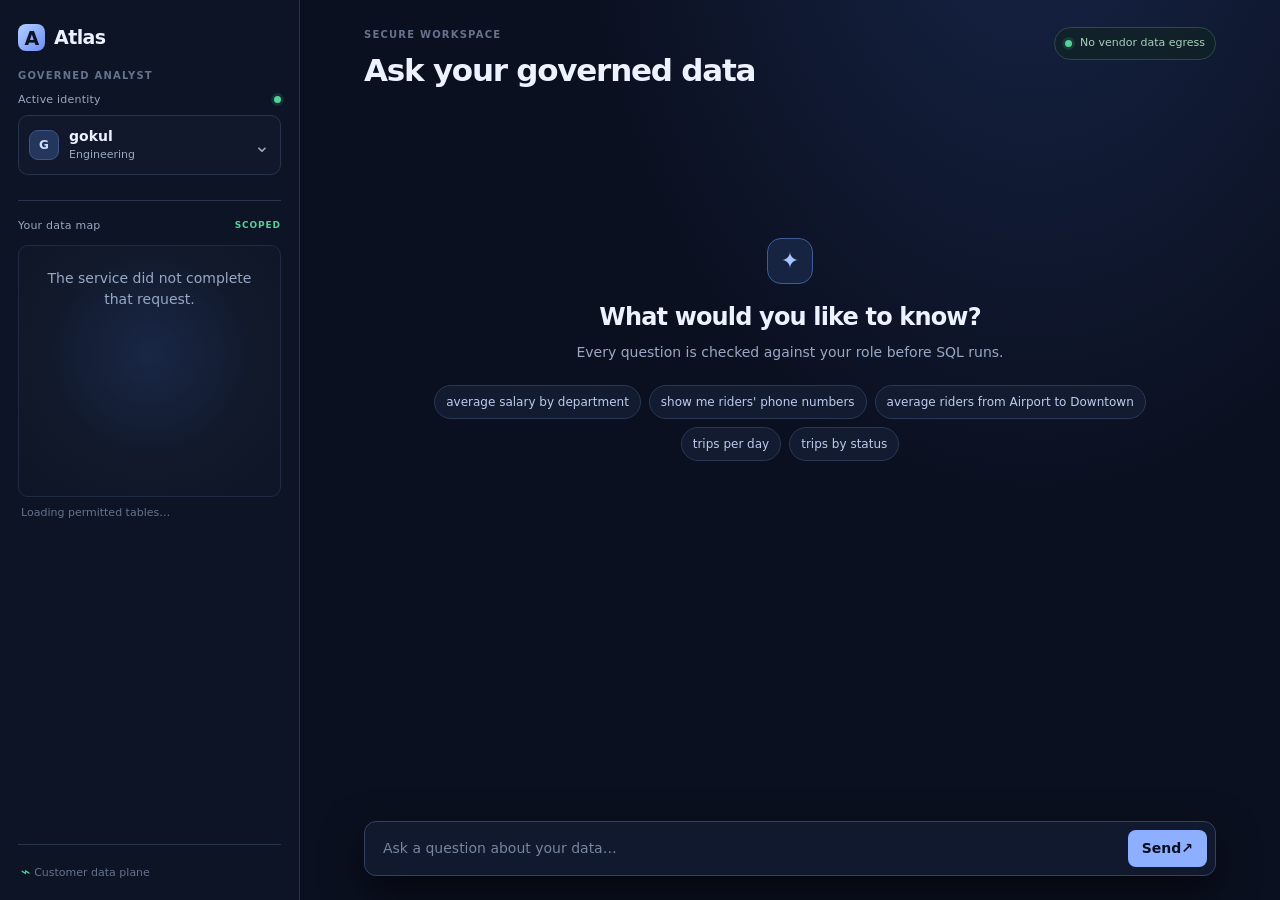
==== static/index.html @ ac7e98a4 "Flatten repo layout, casual docs, packaging, and governance hardening - Move project files to repo r" ====
<!doctype html>
<html lang="en">
<head>
  <meta charset="utf-8">
  <meta name="viewport" content="width=device-width, initial-scale=1">
  <meta name="color-scheme" content="dark">
  <title>Atlas — Governed AI Data Analyst</title>
  <link rel="stylesheet" href="/static/style.css">
</head>
<body>
  <div class="app-shell">
    <aside class="sidebar" aria-label="Workspace navigation">
      <div class="brand"><span class="brand-mark">A</span><span>Atlas</span></div>
      <p class="eyebrow">GOVERNED ANALYST</p>
      <section class="user-panel" aria-labelledby="user-heading">
        <div class="panel-heading"><span id="user-heading">Active identity</span><span class="status-dot"></span></div>
        <button id="active-user" class="active-user" aria-haspopup="listbox" aria-expanded="false">
          <span class="avatar" id="active-avatar">G</span>
          <span><strong id="active-name">gokul</strong><small id="active-team">engineering</small></span>
          <span class="chevron">⌄</span>
        </button>
        <div id="user-list" class="user-list" role="listbox" aria-label="Switch active user"></div>
      </section>
      <section class="map-panel" aria-labelledby="map-heading">
        <div class="panel-heading"><span id="map-heading">Your data map</span><span class="map-scope">SCOPED</span></div>
        <div id="graph" class="graph" aria-live="polite"></div>
        <p id="graph-caption" class="map-caption">Loading permitted tables…</p>
      </section>
      <div class="sidebar-footer"><span class="lock-icon">⌁</span> Customer data plane</div>
    </aside>

    <main class="main-pane">
      <header class="topbar">
        <div><p class="eyebrow">SECURE WORKSPACE</p><h1 id="workspace-title">Ask your governed data</h1></div>
        <div class="privacy-pill"><span class="status-dot"></span> No vendor data egress</div>
      </header>
      <section id="chat-view" class="chat-view">
        <div id="welcome" class="welcome">
          <div class="welcome-icon">✦</div>
          <h2>What would you like to know?</h2>
          <p>Every question is checked against your role before SQL runs.</p>
          <div id="example-chips" class="chips" aria-label="Example questions"></div>
        </div>
        <div id="answers" class="answers" aria-live="polite"></div>
        <form id="ask-form" class="composer">
          <label class="sr-only" for="question">Ask a question about your data</label>
          <input id="question" autocomplete="off" placeholder="Ask a question about your data…">
          <button id="send-button" type="submit"><span>Send</span><span aria-hidden="true">↗</span></button>
        </form>
      </section>
      <section id="audit-view" class="audit-view hidden" aria-live="polite"></section>
    </main>
  </div>
  <template id="answer-template"></template>
  <script src="/static/app.js" defer></script>
</body>
</html>
---- static/style.css ----
:root {
  --bg: #0b1020; --panel: #11182b; --panel-soft: #161f35; --line: #28334c;
  --text: #edf2ff; --muted: #99a8c4; --faint: #65728d; --blue: #79a8ff;
  --green: #53d29a; --amber: #f5bc5c; --red: #ff777d; --shadow: 0 18px 50px #03071366;
}
* { box-sizing: border-box; }
html, body { min-height: 100%; margin: 0; }
body { background: var(--bg); color: var(--text); font: 14px/1.5 Inter, ui-sans-serif, system-ui, -apple-system, BlinkMacSystemFont, "Segoe UI", sans-serif; }
button, input { font: inherit; }
button { cursor: pointer; }
.app-shell { min-height: 100vh; display: grid; grid-template-columns: 300px minmax(0, 1fr); overflow: hidden; }
.sidebar { background: #0d1425; border-right: 1px solid var(--line); display: flex; flex-direction: column; padding: 23px 18px 16px; min-height: 100vh; }
.brand { display: flex; align-items: center; gap: 9px; font-size: 19px; font-weight: 720; letter-spacing: -.03em; }
.brand-mark { display: grid; place-items: center; width: 27px; height: 27px; border-radius: 8px; color: #0d1425; background: linear-gradient(135deg, #b4d0ff, #6c8df7); font-weight: 900; }
.eyebrow { color: var(--faint); font-size: 10px; font-weight: 750; letter-spacing: .12em; margin: 16px 0 9px; }
.user-panel { position: relative; }
.panel-heading { display: flex; justify-content: space-between; align-items: center; color: var(--muted); font-size: 11px; letter-spacing: .02em; }
.status-dot { display: inline-block; width: 7px; height: 7px; border-radius: 999px; background: var(--green); box-shadow: 0 0 0 3px #53d29a20; }
.active-user { width: 100%; color: var(--text); display: flex; align-items: center; text-align: left; gap: 10px; border: 1px solid var(--line); background: var(--panel); padding: 10px; border-radius: 10px; margin-top: 7px; }
.active-user:hover { background: var(--panel-soft); }
.active-user strong, .active-user small { display: block; }
.active-user small { color: var(--muted); font-size: 11px; text-transform: capitalize; }
.avatar { display: grid; place-items: center; flex: 0 0 auto; width: 30px; height: 30px; color: #cfddff; background: #25365c; border: 1px solid #3b5489; border-radius: 9px; font-size: 12px; font-weight: 800; text-transform: uppercase; }
.chevron { margin-left: auto; color: var(--muted); font-size: 19px; }
.user-list { position: absolute; z-index: 10; display: none; top: 75px; width: 100%; padding: 5px; background: #172137; border: 1px solid #334361; border-radius: 10px; box-shadow: var(--shadow); }
.user-list.open { display: block; }
.user-option { width: 100%; display: flex; gap: 9px; align-items: center; color: var(--text); text-align: left; padding: 8px; border: 0; border-radius: 7px; background: transparent; }
.user-option:hover, .user-option.selected { background: #263656; }
.user-option span:last-child { display: grid; } .user-option small { color: var(--muted); text-transform: capitalize; }
.map-panel { min-height: 0; margin-top: 25px; padding-top: 17px; border-top: 1px solid var(--line); }
.map-scope { color: var(--green); font-size: 9px; font-weight: 800; letter-spacing: .1em; }
.graph { min-height: 252px; margin-top: 11px; border: 1px solid #202b43; border-radius: 10px; background: radial-gradient(circle at 50% 43%, #192746 0, #11192b 55%, #0e1526 100%); overflow: hidden; }
.graph svg { display: block; width: 100%; height: 252px; }
.graph-edge { stroke: #526d9e; stroke-width: 1.2; opacity: .85; }.graph-label { fill: #a9bbdc; font-size: 5.5px; text-anchor: middle; }
.graph-node { fill: #1c2a47; stroke: #6e91d4; stroke-width: .8; }.graph-node-text { fill: #e5edff; font-size: 7px; text-anchor: middle; font-weight: 650; }.graph-col-text { fill: #92a9d8; font-size: 5.5px; text-anchor: middle; }
.map-caption { margin: 8px 3px; color: var(--faint); font-size: 11px; }.sidebar-footer { margin-top: auto; padding: 15px 3px 0; color: var(--faint); border-top: 1px solid var(--line); font-size: 11px; }.lock-icon { color: var(--green); font-size: 16px; vertical-align: -1px; }
.main-pane { min-width: 0; padding: 27px clamp(22px, 5vw, 80px) 24px; background: radial-gradient(ellipse at 75% -20%, #162548 0, var(--bg) 45%); }
.topbar { display: flex; justify-content: space-between; align-items: flex-start; gap: 20px; max-width: 1100px; margin: 0 auto; }.topbar .eyebrow { margin: 0 0 5px; }.topbar h1 { margin: 0; font-size: clamp(22px, 3vw, 31px); letter-spacing: -.04em; }.privacy-pill { white-space: nowrap; display: flex; align-items: center; gap: 8px; border: 1px solid #2c4a4b; color: #a8cfbd; background: #122322a8; padding: 7px 10px; border-radius: 999px; font-size: 11px; }
.chat-view, .audit-view { max-width: 1100px; margin: 0 auto; }.welcome { text-align: center; padding: min(16vh, 145px) 16px 32px; }.welcome-icon { display: grid; place-items: center; margin: 0 auto 15px; width: 46px; height: 46px; border: 1px solid #3e5d97; border-radius: 14px; color: #a7c5ff; background: #162442; font-size: 22px; }.welcome h2 { margin: 0; font-size: 24px; letter-spacing: -.035em; }.welcome p { margin: 7px auto 22px; color: var(--muted); }.chips { display: flex; flex-wrap: wrap; justify-content: center; gap: 8px; max-width: 800px; margin: auto; }.chip { max-width: 100%; color: #bdcbee; background: #121b30; border: 1px solid #2a3855; border-radius: 99px; padding: 7px 11px; font-size: 12px; }.chip:hover { border-color: #7196da; background: #1b2948; }
.answers { display: grid; gap: 14px; padding: 25px 0 105px; }.question-row { color: var(--muted); font-size: 13px; padding: 0 5px; }.answer-card { overflow: hidden; border: 1px solid var(--line); border-radius: 13px; background: #10182bdf; box-shadow: var(--shadow); }.answer-head { display: flex; align-items: center; justify-content: space-between; gap: 12px; padding: 14px 17px 11px; }.badge { display: inline-flex; align-items: center; gap: 6px; border-radius: 99px; padding: 4px 9px; font-size: 10px; font-weight: 850; letter-spacing: .08em; }.badge.allow { color: #8df2c0; background: #123627; }.badge.mask { color: #ffda8a; background: #3c2c14; }.badge.deny { color: #ffa6ab; background: #451d26; }.audit-id { color: var(--faint); font-size: 11px; }.reason { margin: 0; padding: 0 17px 15px; color: #d5def3; font-size: 14px; }.answer-card.blocked .reason { color: #ffd6d8; font-weight: 620; font-size: 16px; }.result { margin: 0 17px 13px; border-top: 1px solid #25324c; padding-top: 13px; }.chart-title { margin-bottom: 8px; color: var(--muted); font-size: 12px; }.chart-wrap { overflow-x: auto; }.chart-wrap svg { display: block; min-width: 360px; width: 100%; max-height: 250px; }.chart-axis { stroke: #53637e; stroke-width: 1; }.chart-grid { stroke: #2c3850; stroke-width: 1; }.chart-bar { fill: #6f9dff; }.chart-line { fill: none; stroke: #79a8ff; stroke-width: 2.5; }.chart-dot { fill: #b5ceff; }.chart-text { fill: #9caccc; font-size: 10px; }.value-chart { padding: 14px 0 8px; }.value-number { font-size: 38px; font-weight: 730; letter-spacing: -.05em; color: #bcd1ff; }.data-table-wrap, .audit-table-wrap { overflow: auto; max-width: 100%; border: 1px solid #26324a; border-radius: 8px; }.data-table, .audit-table { width: 100%; border-collapse: collapse; font-size: 12px; }.data-table th, .data-table td, .audit-table th, .audit-table td { white-space: nowrap; padding: 8px 10px; text-align: left; border-bottom: 1px solid #222e45; }.data-table th, .audit-table th { position: sticky; top: 0; z-index: 1; color: #aebddd; background: #17223a; font-size: 10px; text-transform: uppercase; letter-spacing: .05em; }.data-table tr:last-child td, .audit-table tr:last-child td { border-bottom: 0; }.masked { color: #8d9ab2; font-family: ui-monospace, SFMono-Regular, Menlo, monospace; letter-spacing: .02em; }
.answer-foot { display: flex; justify-content: space-between; align-items: center; gap: 10px; padding: 9px 17px 13px; }.sql-details { min-width: 0; }.sql-details summary { color: var(--blue); font-size: 12px; cursor: pointer; }.sql-details pre { max-width: 720px; overflow: auto; margin: 9px 0 0; padding: 10px; color: #b8cdfa; background: #0a1020; border: 1px solid #25334e; border-radius: 7px; font: 11px/1.55 ui-monospace, SFMono-Regular, Menlo, monospace; white-space: pre-wrap; }.latency { flex: 0 0 auto; position: relative; color: #b3c2df; background: #1a2740; border: 1px solid #314665; border-radius: 99px; padding: 4px 8px; font-size: 11px; }.latency:hover::after { content: attr(data-detail); position: absolute; right: 0; bottom: 29px; z-index: 5; width: max-content; max-width: 280px; padding: 7px 9px; color: var(--text); background: #050a14; border: 1px solid #344565; border-radius: 6px; box-shadow: var(--shadow); }
.composer { position: fixed; left: calc(300px + clamp(22px, 5vw, 80px)); right: clamp(22px, 5vw, 80px); bottom: 24px; z-index: 4; max-width: 1100px; margin: auto; display: flex; gap: 8px; padding: 8px; border: 1px solid #33425f; border-radius: 12px; background: #121b30f5; box-shadow: 0 15px 40px #0009; }.composer input { min-width: 0; flex: 1; color: var(--text); background: transparent; border: 0; outline: 0; padding: 8px 10px; }.composer input::placeholder { color: #7785a0; }.composer button { color: #081021; border: 0; border-radius: 8px; background: #8eafff; padding: 8px 14px; font-weight: 750; }.composer button:disabled { opacity: .55; cursor: wait; }
.hidden { display: none; }.audit-view { padding-top: 32px; }.audit-banner { display: flex; gap: 11px; align-items: center; margin-bottom: 17px; padding: 13px 15px; border: 1px solid #296247; border-radius: 10px; color: #a9ecc8; background: #112b22; }.audit-banner.bad { border-color: #7a3441; color: #ffc0c3; background: #351921; }.audit-banner strong { display: block; }.audit-banner small { color: inherit; opacity: .8; }.audit-table td.question { max-width: 260px; overflow: hidden; text-overflow: ellipsis; }.loading, .empty { color: var(--muted); padding: 22px; text-align: center; }
.sr-only { position: absolute; width: 1px; height: 1px; overflow: hidden; clip: rect(0, 0, 0, 0); white-space: nowrap; }
@media (max-width: 900px) { .app-shell { grid-template-columns: 235px minmax(0, 1fr); }.sidebar { padding-inline: 13px; }.composer { left: calc(235px + 22px); right: 22px; }.graph { min-height: 190px; }.graph svg { height: 190px; }.topbar { align-items: center; }.privacy-pill { display: none; } }
@media (max-width: 680px) { .app-shell { display: block; overflow: visible; }.sidebar { min-height: auto; padding: 14px; border-right: 0; border-bottom: 1px solid var(--line); }.sidebar .eyebrow, .map-panel, .sidebar-footer { display: none; }.user-panel { margin-top: 8px; }.user-panel .panel-heading { display: none; }.active-user { margin: 0; }.main-pane { padding: 18px 14px 86px; }.composer { left: 14px; right: 14px; bottom: 12px; }.welcome { padding-top: 60px; }.topbar h1 { font-size: 23px; }.answer-foot { align-items: flex-start; flex-direction: column; }.audit-view { padding-top: 20px; } }
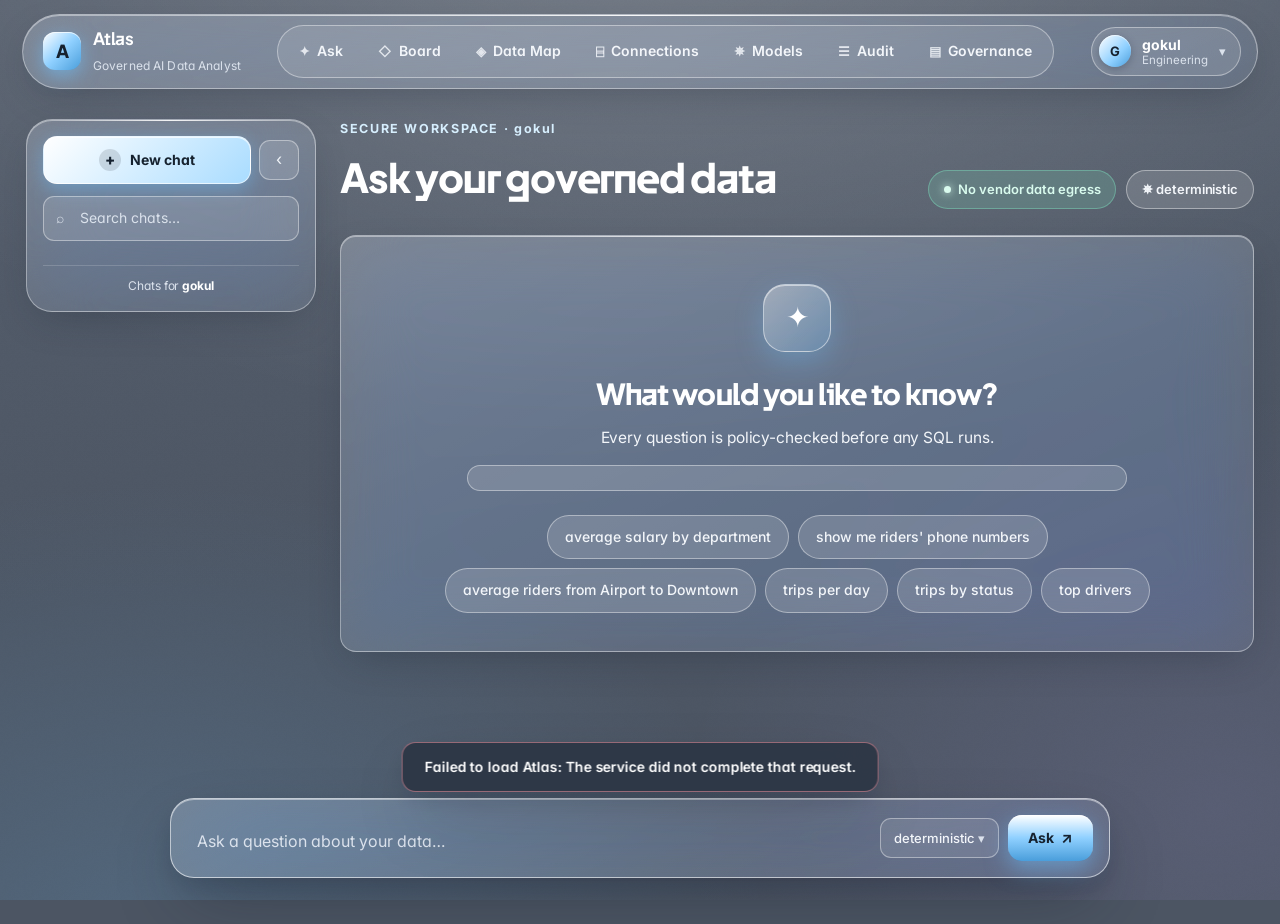
==== commit 8d8d0da3: "project revamp" ====
--- a/static/index.html
+++ b/static/index.html
@@ -5,53 +5,446 @@
   <meta name="viewport" content="width=device-width, initial-scale=1">
   <meta name="color-scheme" content="dark">
   <title>Atlas — Governed AI Data Analyst</title>
+  <link rel="preconnect" href="https://fonts.googleapis.com">
+  <link rel="preconnect" href="https://fonts.gstatic.com" crossorigin>
+  <link href="https://fonts.googleapis.com/css2?family=Plus+Jakarta+Sans:wght@400;500;600;700;800&family=Inter:wght@400;500;600;700&family=JetBrains+Mono:wght@400;500;600&display=swap" rel="stylesheet">
   <link rel="stylesheet" href="/static/style.css">
 </head>
 <body>
-  <div class="app-shell">
-    <aside class="sidebar" aria-label="Workspace navigation">
-      <div class="brand"><span class="brand-mark">A</span><span>Atlas</span></div>
-      <p class="eyebrow">GOVERNED ANALYST</p>
-      <section class="user-panel" aria-labelledby="user-heading">
-        <div class="panel-heading"><span id="user-heading">Active identity</span><span class="status-dot"></span></div>
-        <button id="active-user" class="active-user" aria-haspopup="listbox" aria-expanded="false">
-          <span class="avatar" id="active-avatar">G</span>
-          <span><strong id="active-name">gokul</strong><small id="active-team">engineering</small></span>
-          <span class="chevron">⌄</span>
-        </button>
-        <div id="user-list" class="user-list" role="listbox" aria-label="Switch active user"></div>
-      </section>
-      <section class="map-panel" aria-labelledby="map-heading">
-        <div class="panel-heading"><span id="map-heading">Your data map</span><span class="map-scope">SCOPED</span></div>
-        <div id="graph" class="graph" aria-live="polite"></div>
-        <p id="graph-caption" class="map-caption">Loading permitted tables…</p>
-      </section>
-      <div class="sidebar-footer"><span class="lock-icon">⌁</span> Customer data plane</div>
-    </aside>
-
-    <main class="main-pane">
-      <header class="topbar">
-        <div><p class="eyebrow">SECURE WORKSPACE</p><h1 id="workspace-title">Ask your governed data</h1></div>
-        <div class="privacy-pill"><span class="status-dot"></span> No vendor data egress</div>
-      </header>
-      <section id="chat-view" class="chat-view">
-        <div id="welcome" class="welcome">
-          <div class="welcome-icon">✦</div>
-          <h2>What would you like to know?</h2>
-          <p>Every question is checked against your role before SQL runs.</p>
-          <div id="example-chips" class="chips" aria-label="Example questions"></div>
-        </div>
-        <div id="answers" class="answers" aria-live="polite"></div>
-        <form id="ask-form" class="composer">
-          <label class="sr-only" for="question">Ask a question about your data</label>
-          <input id="question" autocomplete="off" placeholder="Ask a question about your data…">
-          <button id="send-button" type="submit"><span>Send</span><span aria-hidden="true">↗</span></button>
-        </form>
-      </section>
-      <section id="audit-view" class="audit-view hidden" aria-live="polite"></section>
-    </main>
+  <!-- Ambient background (orbs removed for cleaner silver canvas) -->
+  <div class="ambience" aria-hidden="true">
+    <div class="noise"></div>
   </div>
-  <template id="answer-template"></template>
+
+  <!-- Top navigation -->
+  <nav class="topnav glass" aria-label="Primary">
+    <div class="topnav-inner">
+      <div class="brand">
+        <span class="brand-mark">A</span>
+        <div class="brand-text">
+          <strong>Atlas</strong>
+          <small>Governed AI Data Analyst</small>
+        </div>
+      </div>
+
+      <div class="tabs" role="tablist">
+        <button class="tab" data-tab="ask" role="tab" aria-selected="true">
+          <span class="tab-icon">✦</span><span>Ask</span>
+        </button>
+        <button class="tab" data-tab="board" role="tab">
+          <span class="tab-icon">◇</span><span>Board</span>
+        </button>
+        <button class="tab" data-tab="map" role="tab">
+          <span class="tab-icon">◈</span><span>Data Map</span>
+        </button>
+        <button class="tab" data-tab="connections" role="tab">
+          <span class="tab-icon">⌸</span><span>Connections</span>
+        </button>
+        <button class="tab" data-tab="models" role="tab">
+          <span class="tab-icon">✵</span><span>Models</span>
+        </button>
+        <button class="tab" data-tab="audit" role="tab">
+          <span class="tab-icon">☰</span><span>Audit</span>
+        </button>
+        <button class="tab" data-tab="governance" role="tab">
+          <span class="tab-icon">▤</span><span>Governance</span>
+        </button>
+      </div>
+
+      <div class="topnav-right">
+        <div class="identity-picker">
+          <button id="active-user" class="identity-btn" aria-haspopup="listbox" aria-expanded="false">
+            <span class="avatar" id="active-avatar">G</span>
+            <span class="identity-text">
+              <strong id="active-name">gokul</strong>
+              <small id="active-team">engineering</small>
+            </span>
+            <span class="chevron">▾</span>
+          </button>
+          <div id="user-list" class="identity-menu glass" role="listbox"></div>
+        </div>
+      </div>
+    </div>
+  </nav>
+
+  <main class="workspace">
+    <!-- Onboarding overlay -->
+    <div id="onboarding" class="onboarding hidden" role="dialog" aria-modal="true" aria-labelledby="onb-title">
+      <div class="onboarding-card glass-strong">
+        <div class="onboarding-progress">
+          <span class="dot active" data-step="1"></span>
+          <span class="dot" data-step="2"></span>
+          <span class="dot" data-step="3"></span>
+          <span class="dot" data-step="4"></span>
+          <span class="dot" data-step="5"></span>
+        </div>
+
+        <div class="onb-step" data-step="1">
+          <div class="onb-eyebrow">STEP 1 · WELCOME</div>
+          <h2 id="onb-title">Welcome to Atlas</h2>
+          <p>
+            Text-to-SQL with a fail-closed firewall, per-user policy scope, and a
+            tamper-evident audit trail. Nothing runs against your warehouse until
+            the firewall approves it.
+          </p>
+          <div class="onb-highlights">
+            <div class="highlight"><span>◈</span><div><strong>Governed</strong><small>Every query is policy-checked</small></div></div>
+            <div class="highlight"><span>◇</span><div><strong>Portable</strong><small>DuckDB, Postgres, Snowflake, BigQuery</small></div></div>
+            <div class="highlight"><span>✵</span><div><strong>BYO model</strong><small>Ollama local or any cloud API key</small></div></div>
+          </div>
+        </div>
+
+        <div class="onb-step hidden" data-step="2">
+          <div class="onb-eyebrow">STEP 2 · CONNECTION</div>
+          <h2>Where does your data live?</h2>
+          <p>Atlas ships with a demo DuckDB warehouse pre-loaded. Add other connections later from the <b>Connections</b> tab.</p>
+          <div class="connection-preview">
+            <div class="conn-chip active">
+              <span>◆</span>
+              <div><strong>Demo Warehouse</strong><small>DuckDB · 7 tables · loaded</small></div>
+              <span class="active-badge">ACTIVE</span>
+            </div>
+          </div>
+        </div>
+
+        <div class="onb-step hidden" data-step="3">
+          <div class="onb-eyebrow">STEP 3 · MODEL</div>
+          <h2>Choose your language model</h2>
+          <p>The built-in <b>deterministic</b> generator answers documented demo questions offline. Point at Ollama for local, or bring your own API key.</p>
+          <div class="model-preview">
+            <div class="model-chip active"><strong>Deterministic (offline)</strong><small>No LLM required · demo questions only</small></div>
+            <div class="model-chip"><strong>Ollama (local)</strong><small>Install ollama, run llama3.2 · zero data egress</small></div>
+            <div class="model-chip"><strong>OpenAI / Anthropic / Groq</strong><small>Bring your own key · configure in Models tab</small></div>
+          </div>
+        </div>
+
+        <div class="onb-step hidden" data-step="4">
+          <div class="onb-eyebrow">STEP 4 · BOARD</div>
+          <h2>Build your dashboard as you go</h2>
+          <p>Every answer has a <b>Pin</b> button. Send it to the <b>Board</b> tab and it becomes a live widget. Export the board as PDF, PNG, or Excel — or share it as a link.</p>
+          <div class="onb-board-preview">
+            <div class="onb-board-tile"><span>◇</span><div><strong>Pin any result</strong><small>Charts, tables, or single values — all supported</small></div></div>
+            <div class="onb-board-tile"><span>⇩</span><div><strong>Export</strong><small>PDF report · PNG image · Excel data · shareable link</small></div></div>
+            <div class="onb-board-tile"><span>✎</span><div><strong>Name your board</strong><small>Rename anytime; saved in your browser</small></div></div>
+          </div>
+        </div>
+
+        <div class="onb-step hidden" data-step="5">
+          <div class="onb-eyebrow">STEP 5 · IDENTITY</div>
+          <h2>Pick who you are</h2>
+          <p>Atlas has four demo identities. Try the same question as different users to see governance in action.</p>
+          <div id="onb-users" class="onb-users"></div>
+          <div class="onb-example">
+            <small>Try asking:</small>
+            <code>average salary by department</code>
+            <small>as <b>gokul</b> (engineering — denied) then <b>mitra</b> (HR — allowed).</small>
+          </div>
+        </div>
+
+        <div class="onb-footer">
+          <button id="onb-skip" class="btn-ghost">Skip tour</button>
+          <div class="onb-nav">
+            <button id="onb-prev" class="btn-secondary">Back</button>
+            <button id="onb-next" class="btn-primary">Continue</button>
+          </div>
+        </div>
+      </div>
+    </div>
+
+    <!-- ASK TAB -->
+    <section class="pane active" data-pane="ask">
+      <!-- Toggle to open/close the chat drawer (shown when drawer is collapsed) -->
+      <button id="chat-drawer-toggle" class="chat-drawer-toggle" title="Show chat history">☰</button>
+
+      <div class="ask-layout">
+        <!-- Left drawer: chat history sessions per identity -->
+        <aside class="chat-drawer glass" id="chat-drawer" aria-label="Chat history">
+          <div class="chat-drawer-head">
+            <button id="new-chat-btn" class="new-chat-btn" title="Start a new chat">
+              <span class="plus">+</span>
+              <span>New chat</span>
+            </button>
+            <button id="chat-drawer-collapse" class="drawer-collapse" title="Collapse">‹</button>
+          </div>
+          <div class="chat-search-wrap">
+            <input id="chat-search" class="chat-search" type="search" placeholder="Search chats…" autocomplete="off">
+          </div>
+          <div id="chat-sessions" class="chat-sessions" role="list"></div>
+          <div class="chat-drawer-foot">
+            <span class="chat-drawer-user">Chats for <b id="chat-drawer-user-name">gokul</b></span>
+          </div>
+        </aside>
+
+        <div class="ask-main">
+          <div class="pane-header">
+            <div>
+              <p class="eyebrow">SECURE WORKSPACE · <span id="current-user-hint">gokul</span></p>
+              <h1 id="chat-title">Ask your governed data</h1>
+            </div>
+            <div class="header-badges">
+              <div class="pill pill-success"><span class="dot"></span>No vendor data egress</div>
+              <div class="pill" id="active-model-pill" title="Change in Models tab">✵ deterministic</div>
+            </div>
+          </div>
+
+          <div id="welcome" class="welcome-panel glass">
+            <div class="welcome-icon">✦</div>
+            <h2>What would you like to know?</h2>
+            <p>Every question is policy-checked before any SQL runs.</p>
+            <p id="welcome-hint" class="welcome-hint"></p>
+            <div id="example-chips" class="chips"></div>
+          </div>
+
+          <div id="answers" class="answers" aria-live="polite"></div>
+
+          <form id="ask-form" class="composer">
+            <div class="composer-body">
+              <textarea id="question" rows="1" placeholder="Ask a question about your data…" autocomplete="off"></textarea>
+              <div class="composer-actions">
+                <button type="button" class="btn-ghost" id="composer-provider" title="Choose model for this query">
+                  <span id="composer-provider-label">deterministic</span>
+                  <span class="chevron">▾</span>
+                </button>
+                <button id="send-button" type="submit" class="btn-primary">
+                  <span>Ask</span>
+                  <span class="send-arrow">↗</span>
+                </button>
+              </div>
+            </div>
+            <div id="composer-provider-menu" class="composer-provider-menu glass hidden"></div>
+          </form>
+        </div>
+      </div>
+    </section>
+
+    <!-- BOARD TAB (user-built dashboard) -->
+    <section class="pane" data-pane="board">
+      <div class="pane-header">
+        <div>
+          <p class="eyebrow">YOUR DASHBOARD</p>
+          <input id="board-title" class="board-title-input" value="My Board" spellcheck="false">
+        </div>
+        <div class="board-header-actions">
+          <div class="pill" id="board-widget-count">0 widgets</div>
+          <div style="position:relative">
+            <button id="share-btn" class="btn-secondary">🔗 Share link</button>
+          </div>
+          <div style="position:relative">
+            <button id="export-btn" class="btn-primary">
+              <span>⇩ Export</span>
+              <span class="chevron">▾</span>
+            </button>
+            <div id="export-menu" class="export-menu glass hidden"></div>
+          </div>
+        </div>
+      </div>
+
+      <div id="share-banner" class="share-banner hidden">
+        <span>🔗</span>
+        <code id="share-url"></code>
+        <button class="btn-ghost" id="copy-share">Copy</button>
+        <button class="btn-ghost" id="close-share">✕</button>
+      </div>
+
+      <div id="board-empty" class="board-empty glass">
+        <div class="board-empty-icon">◇</div>
+        <h2>Your board is empty</h2>
+        <p>Pin query results from the <b>Ask</b> tab to build your dashboard. Every allowed chart, table, or value can be pinned here.</p>
+        <button class="btn-primary" id="go-ask">Go to Ask</button>
+      </div>
+
+      <div id="board-grid" class="board-grid"></div>
+    </section>
+
+    <!-- DATA MAP TAB -->
+    <section class="pane" data-pane="map">
+      <div class="pane-header">
+        <div>
+          <p class="eyebrow">DATA MAP · SCOPED TO <span id="map-user-hint">gokul</span></p>
+          <h1>Your permitted tables and joins</h1>
+        </div>
+        <div class="header-badges">
+          <div class="pill" id="map-stats">— tables · — joins</div>
+        </div>
+      </div>
+
+      <div class="map-toolbar glass">
+        <div class="tool-group">
+          <button id="map-zoom-in" class="tool-btn" title="Zoom in">+</button>
+          <button id="map-zoom-out" class="tool-btn" title="Zoom out">−</button>
+          <button id="map-fit" class="tool-btn" title="Fit to view">◇</button>
+          <button id="map-reset" class="tool-btn" title="Reset">↺</button>
+        </div>
+        <div class="tool-group">
+          <label class="tool-label">
+            <input type="checkbox" id="map-show-labels" checked>
+            <span>Show join labels</span>
+          </label>
+          <label class="tool-label">
+            <input type="checkbox" id="map-show-arrows" checked>
+            <span>Show direction</span>
+          </label>
+        </div>
+        <div class="tool-hint">Scroll to zoom · drag to pan</div>
+      </div>
+
+      <div id="map-canvas" class="map-canvas glass" tabindex="0">
+        <svg id="map-svg" xmlns="http://www.w3.org/2000/svg"></svg>
+        <div id="map-empty" class="map-empty hidden">
+          <div class="welcome-icon">◈</div>
+          <h3>No tables in view</h3>
+          <p>This identity has no scoped tables. Switch to <b>gokul</b> or <b>mitra</b> to see the demo warehouse.</p>
+        </div>
+      </div>
+    </section>
+
+    <!-- CONNECTIONS TAB -->
+    <section class="pane" data-pane="connections">
+      <div class="pane-header">
+        <div>
+          <p class="eyebrow">DATA SOURCES</p>
+          <h1>Connections</h1>
+        </div>
+      </div>
+
+      <div class="alert glass">
+        <span>◉</span>
+        <div>
+          <strong>The active analyst is bound at boot.</strong>
+          <small>Save connection profiles here and test reachability. Changing the active warehouse still requires a restart with the desired connector — a hot-swap is on the roadmap.</small>
+        </div>
+      </div>
+
+      <div class="connections-grid">
+        <article class="conn-card glass">
+          <div class="conn-head">
+            <span class="conn-badge duckdb">DuckDB</span>
+            <span class="pill pill-success"><span class="dot"></span>ACTIVE</span>
+          </div>
+          <h3>Demo Warehouse</h3>
+          <p class="conn-meta">In-process · read-only · 7 tables · policy-scoped</p>
+          <dl class="conn-details">
+            <div><dt>Path</dt><dd>/app/data/warehouse.duckdb</dd></div>
+            <div><dt>Dialect</dt><dd>duckdb</dd></div>
+            <div><dt>Startup</dt><dd>Bound at container boot</dd></div>
+          </dl>
+        </article>
+
+        <article class="conn-card glass ghost">
+          <div class="conn-head">
+            <span class="conn-badge postgres">Postgres</span>
+            <button class="btn-secondary" data-open-conn="postgres">Configure</button>
+          </div>
+          <h3>Add Postgres</h3>
+          <p class="conn-meta">Session enforced read-only · connection pooling · statement timeout</p>
+          <p class="conn-note">Recommended: use a database role granted only SELECT on the desired schemas.</p>
+        </article>
+
+        <article class="conn-card glass ghost">
+          <div class="conn-head">
+            <span class="conn-badge snowflake">Snowflake</span>
+            <button class="btn-secondary" data-open-conn="snowflake">Configure</button>
+          </div>
+          <h3>Add Snowflake</h3>
+          <p class="conn-meta">Account + warehouse + role · STATEMENT_TIMEOUT enforced</p>
+          <p class="conn-note">Requires <code>atlas-analyst[snowflake]</code> installed.</p>
+        </article>
+
+        <article class="conn-card glass ghost">
+          <div class="conn-head">
+            <span class="conn-badge bigquery">BigQuery</span>
+            <button class="btn-secondary" data-open-conn="bigquery">Configure</button>
+          </div>
+          <h3>Add BigQuery</h3>
+          <p class="conn-meta"><code>maximumBytesBilled</code> cap on every job</p>
+          <p class="conn-note">Requires <code>atlas-analyst[bigquery]</code> installed.</p>
+        </article>
+      </div>
+
+      <div id="conn-saved" class="conn-saved"></div>
+    </section>
+
+    <!-- MODELS TAB -->
+    <section class="pane" data-pane="models">
+      <div class="pane-header">
+        <div>
+          <p class="eyebrow">LLM PROVIDERS</p>
+          <h1>Models</h1>
+        </div>
+      </div>
+
+      <div class="model-active">
+        <div>
+          <p class="eyebrow">CURRENTLY IN USE</p>
+          <h2 id="active-model-name">Deterministic (offline)</h2>
+          <p id="active-model-desc">Answers documented demo questions from a hardcoded mapping. No API key required.</p>
+        </div>
+        <div class="model-active-icon">✵</div>
+      </div>
+
+      <div class="providers-grid" id="providers-grid"></div>
+
+      <div class="profiles-section glass" style="margin-bottom: 18px;">
+        <div class="profiles-head">
+          <div>
+            <h3>Ollama settings</h3>
+            <p class="section-note">Point Atlas at your Ollama server. Default works when Atlas and Ollama run on the same host. When Atlas runs in a container (Podman / Docker), use <code>http://host.containers.internal:11434</code> to reach Ollama on the Mac/Windows host.</p>
+          </div>
+          <button class="btn-secondary" id="ollama-test">Test connection</button>
+        </div>
+        <div class="form-field" style="margin-bottom: 10px;">
+          <label>Base URL</label>
+          <input id="ollama-base-url" type="text" placeholder="http://localhost:11434" autocomplete="off">
+          <small id="ollama-status"></small>
+        </div>
+      </div>
+
+      <div class="profiles-section glass">
+        <div class="profiles-head">
+          <div>
+            <h3>Your saved profiles</h3>
+            <p class="section-note">API keys are encrypted at rest with a peppered key. They never appear in the audit log.</p>
+          </div>
+          <button class="btn-primary" id="new-profile-btn">+ New profile</button>
+        </div>
+        <div id="profiles-list" class="profiles-list"></div>
+      </div>
+    </section>
+
+    <!-- AUDIT TAB -->
+    <section class="pane" data-pane="audit">
+      <div class="pane-header">
+        <div>
+          <p class="eyebrow">TAMPER-EVIDENT LOG</p>
+          <h1>Audit</h1>
+        </div>
+        <div class="header-badges">
+          <button class="btn-secondary" id="audit-refresh">↻ Refresh</button>
+        </div>
+      </div>
+      <div id="audit-view" class="audit-view"></div>
+    </section>
+
+    <!-- GOVERNANCE TAB (was Dashboard) -->
+    <section class="pane" data-pane="governance">
+      <div class="pane-header">
+        <div>
+          <p class="eyebrow">GOVERNANCE OVERVIEW</p>
+          <h1>Governance</h1>
+        </div>
+      </div>
+      <div id="governance-view" class="governance-view"></div>
+    </section>
+  </main>
+
+  <!-- Modal for connection form / new profile -->
+  <div id="modal" class="modal hidden" role="dialog" aria-modal="true">
+    <div class="modal-card glass-strong" id="modal-card"></div>
+  </div>
+
+  <!-- Toast -->
+  <div id="toast" class="toast" aria-live="polite"></div>
+
   <script src="/static/app.js" defer></script>
 </body>
 </html>
--- a/static/style.css
+++ b/static/style.css
@@ -1,46 +1,949 @@
+/* ============================================================
+   ATLAS · Liquid Glass UI — Silver & Sky
+   Bright, legible, genuinely translucent material system.
+   ============================================================ */
+
 :root {
-  --bg: #0b1020; --panel: #11182b; --panel-soft: #161f35; --line: #28334c;
-  --text: #edf2ff; --muted: #99a8c4; --faint: #65728d; --blue: #79a8ff;
-  --green: #53d29a; --amber: #f5bc5c; --red: #ff777d; --shadow: 0 18px 50px #03071366;
-}
+  /* Canvas: bright brushed silver */
+  --bg-base: #4c5563;
+  --bg-warm: #565f6d;
+  --bg-warmer: #626b79;
+
+  /* Glass: real frosted material — bright, saturated, layered */
+  --glass-tint: rgba(255, 255, 255, 0.16);
+  --glass-tint-strong: rgba(255, 255, 255, 0.26);
+  --glass-border: rgba(255, 255, 255, 0.40);
+  --glass-border-strong: rgba(255, 255, 255, 0.60);
+  --glass-highlight: rgba(255, 255, 255, 0.85);
+  --glass-inner-shadow: 0 1px 0 0 rgba(255, 255, 255, 0.40) inset;
+
+  /* Text: high contrast on the silver base */
+  --text: #ffffff;
+  --text-soft: #f3f6fa;
+  --muted: #dbe2ec;
+  --faint: #b7c0cf;
+
+  /* Accents: sky blue */
+  --sky:       #6fc2ff;
+  --sky-soft:  #bde3ff;
+  --sky-deep:  #3f96d6;
+  --sky-glow:  rgba(111, 194, 255, 0.6);
+  --azure:     #63d2ff;
+  --silver:    #e6ebf1;
+  --pearl:     #ffffff;
+
+  /* Semantic decision colors */
+  --success: #7fe8c4;
+  --warn: #ffd47a;
+  --danger: #ff9ba8;
+
+  --shadow-lg: 0 30px 70px -18px rgba(20, 28, 42, 0.45), 0 10px 28px -10px rgba(30, 40, 60, 0.30);
+  --shadow-md: 0 14px 40px -14px rgba(25, 34, 50, 0.35);
+  --shadow-sky: 0 10px 34px -10px rgba(111, 194, 255, 0.55);
+
+  --radius-lg: 26px;
+  --radius-md: 16px;
+  --radius-sm: 12px;
+  --radius-xs: 9px;
+
+  --font-display: 'Plus Jakarta Sans', 'Inter', -apple-system, BlinkMacSystemFont, sans-serif;
+  --font-body: 'Inter', -apple-system, BlinkMacSystemFont, 'Segoe UI', sans-serif;
+  --font-mono: 'JetBrains Mono', ui-monospace, SFMono-Regular, Menlo, monospace;
+
+  --ease: cubic-bezier(0.22, 0.61, 0.36, 1);
+  --ease-out: cubic-bezier(0.16, 1, 0.3, 1);
+  --ease-in-out: cubic-bezier(0.65, 0, 0.35, 1);
+  --spring: cubic-bezier(0.34, 1.56, 0.64, 1);
+}
+
 * { box-sizing: border-box; }
-html, body { min-height: 100%; margin: 0; }
-body { background: var(--bg); color: var(--text); font: 14px/1.5 Inter, ui-sans-serif, system-ui, -apple-system, BlinkMacSystemFont, "Segoe UI", sans-serif; }
-button, input { font: inherit; }
-button { cursor: pointer; }
-.app-shell { min-height: 100vh; display: grid; grid-template-columns: 300px minmax(0, 1fr); overflow: hidden; }
-.sidebar { background: #0d1425; border-right: 1px solid var(--line); display: flex; flex-direction: column; padding: 23px 18px 16px; min-height: 100vh; }
-.brand { display: flex; align-items: center; gap: 9px; font-size: 19px; font-weight: 720; letter-spacing: -.03em; }
-.brand-mark { display: grid; place-items: center; width: 27px; height: 27px; border-radius: 8px; color: #0d1425; background: linear-gradient(135deg, #b4d0ff, #6c8df7); font-weight: 900; }
-.eyebrow { color: var(--faint); font-size: 10px; font-weight: 750; letter-spacing: .12em; margin: 16px 0 9px; }
-.user-panel { position: relative; }
-.panel-heading { display: flex; justify-content: space-between; align-items: center; color: var(--muted); font-size: 11px; letter-spacing: .02em; }
-.status-dot { display: inline-block; width: 7px; height: 7px; border-radius: 999px; background: var(--green); box-shadow: 0 0 0 3px #53d29a20; }
-.active-user { width: 100%; color: var(--text); display: flex; align-items: center; text-align: left; gap: 10px; border: 1px solid var(--line); background: var(--panel); padding: 10px; border-radius: 10px; margin-top: 7px; }
-.active-user:hover { background: var(--panel-soft); }
-.active-user strong, .active-user small { display: block; }
-.active-user small { color: var(--muted); font-size: 11px; text-transform: capitalize; }
-.avatar { display: grid; place-items: center; flex: 0 0 auto; width: 30px; height: 30px; color: #cfddff; background: #25365c; border: 1px solid #3b5489; border-radius: 9px; font-size: 12px; font-weight: 800; text-transform: uppercase; }
-.chevron { margin-left: auto; color: var(--muted); font-size: 19px; }
-.user-list { position: absolute; z-index: 10; display: none; top: 75px; width: 100%; padding: 5px; background: #172137; border: 1px solid #334361; border-radius: 10px; box-shadow: var(--shadow); }
-.user-list.open { display: block; }
-.user-option { width: 100%; display: flex; gap: 9px; align-items: center; color: var(--text); text-align: left; padding: 8px; border: 0; border-radius: 7px; background: transparent; }
-.user-option:hover, .user-option.selected { background: #263656; }
-.user-option span:last-child { display: grid; } .user-option small { color: var(--muted); text-transform: capitalize; }
-.map-panel { min-height: 0; margin-top: 25px; padding-top: 17px; border-top: 1px solid var(--line); }
-.map-scope { color: var(--green); font-size: 9px; font-weight: 800; letter-spacing: .1em; }
-.graph { min-height: 252px; margin-top: 11px; border: 1px solid #202b43; border-radius: 10px; background: radial-gradient(circle at 50% 43%, #192746 0, #11192b 55%, #0e1526 100%); overflow: hidden; }
-.graph svg { display: block; width: 100%; height: 252px; }
-.graph-edge { stroke: #526d9e; stroke-width: 1.2; opacity: .85; }.graph-label { fill: #a9bbdc; font-size: 5.5px; text-anchor: middle; }
-.graph-node { fill: #1c2a47; stroke: #6e91d4; stroke-width: .8; }.graph-node-text { fill: #e5edff; font-size: 7px; text-anchor: middle; font-weight: 650; }.graph-col-text { fill: #92a9d8; font-size: 5.5px; text-anchor: middle; }
-.map-caption { margin: 8px 3px; color: var(--faint); font-size: 11px; }.sidebar-footer { margin-top: auto; padding: 15px 3px 0; color: var(--faint); border-top: 1px solid var(--line); font-size: 11px; }.lock-icon { color: var(--green); font-size: 16px; vertical-align: -1px; }
-.main-pane { min-width: 0; padding: 27px clamp(22px, 5vw, 80px) 24px; background: radial-gradient(ellipse at 75% -20%, #162548 0, var(--bg) 45%); }
-.topbar { display: flex; justify-content: space-between; align-items: flex-start; gap: 20px; max-width: 1100px; margin: 0 auto; }.topbar .eyebrow { margin: 0 0 5px; }.topbar h1 { margin: 0; font-size: clamp(22px, 3vw, 31px); letter-spacing: -.04em; }.privacy-pill { white-space: nowrap; display: flex; align-items: center; gap: 8px; border: 1px solid #2c4a4b; color: #a8cfbd; background: #122322a8; padding: 7px 10px; border-radius: 999px; font-size: 11px; }
-.chat-view, .audit-view { max-width: 1100px; margin: 0 auto; }.welcome { text-align: center; padding: min(16vh, 145px) 16px 32px; }.welcome-icon { display: grid; place-items: center; margin: 0 auto 15px; width: 46px; height: 46px; border: 1px solid #3e5d97; border-radius: 14px; color: #a7c5ff; background: #162442; font-size: 22px; }.welcome h2 { margin: 0; font-size: 24px; letter-spacing: -.035em; }.welcome p { margin: 7px auto 22px; color: var(--muted); }.chips { display: flex; flex-wrap: wrap; justify-content: center; gap: 8px; max-width: 800px; margin: auto; }.chip { max-width: 100%; color: #bdcbee; background: #121b30; border: 1px solid #2a3855; border-radius: 99px; padding: 7px 11px; font-size: 12px; }.chip:hover { border-color: #7196da; background: #1b2948; }
-.answers { display: grid; gap: 14px; padding: 25px 0 105px; }.question-row { color: var(--muted); font-size: 13px; padding: 0 5px; }.answer-card { overflow: hidden; border: 1px solid var(--line); border-radius: 13px; background: #10182bdf; box-shadow: var(--shadow); }.answer-head { display: flex; align-items: center; justify-content: space-between; gap: 12px; padding: 14px 17px 11px; }.badge { display: inline-flex; align-items: center; gap: 6px; border-radius: 99px; padding: 4px 9px; font-size: 10px; font-weight: 850; letter-spacing: .08em; }.badge.allow { color: #8df2c0; background: #123627; }.badge.mask { color: #ffda8a; background: #3c2c14; }.badge.deny { color: #ffa6ab; background: #451d26; }.audit-id { color: var(--faint); font-size: 11px; }.reason { margin: 0; padding: 0 17px 15px; color: #d5def3; font-size: 14px; }.answer-card.blocked .reason { color: #ffd6d8; font-weight: 620; font-size: 16px; }.result { margin: 0 17px 13px; border-top: 1px solid #25324c; padding-top: 13px; }.chart-title { margin-bottom: 8px; color: var(--muted); font-size: 12px; }.chart-wrap { overflow-x: auto; }.chart-wrap svg { display: block; min-width: 360px; width: 100%; max-height: 250px; }.chart-axis { stroke: #53637e; stroke-width: 1; }.chart-grid { stroke: #2c3850; stroke-width: 1; }.chart-bar { fill: #6f9dff; }.chart-line { fill: none; stroke: #79a8ff; stroke-width: 2.5; }.chart-dot { fill: #b5ceff; }.chart-text { fill: #9caccc; font-size: 10px; }.value-chart { padding: 14px 0 8px; }.value-number { font-size: 38px; font-weight: 730; letter-spacing: -.05em; color: #bcd1ff; }.data-table-wrap, .audit-table-wrap { overflow: auto; max-width: 100%; border: 1px solid #26324a; border-radius: 8px; }.data-table, .audit-table { width: 100%; border-collapse: collapse; font-size: 12px; }.data-table th, .data-table td, .audit-table th, .audit-table td { white-space: nowrap; padding: 8px 10px; text-align: left; border-bottom: 1px solid #222e45; }.data-table th, .audit-table th { position: sticky; top: 0; z-index: 1; color: #aebddd; background: #17223a; font-size: 10px; text-transform: uppercase; letter-spacing: .05em; }.data-table tr:last-child td, .audit-table tr:last-child td { border-bottom: 0; }.masked { color: #8d9ab2; font-family: ui-monospace, SFMono-Regular, Menlo, monospace; letter-spacing: .02em; }
-.answer-foot { display: flex; justify-content: space-between; align-items: center; gap: 10px; padding: 9px 17px 13px; }.sql-details { min-width: 0; }.sql-details summary { color: var(--blue); font-size: 12px; cursor: pointer; }.sql-details pre { max-width: 720px; overflow: auto; margin: 9px 0 0; padding: 10px; color: #b8cdfa; background: #0a1020; border: 1px solid #25334e; border-radius: 7px; font: 11px/1.55 ui-monospace, SFMono-Regular, Menlo, monospace; white-space: pre-wrap; }.latency { flex: 0 0 auto; position: relative; color: #b3c2df; background: #1a2740; border: 1px solid #314665; border-radius: 99px; padding: 4px 8px; font-size: 11px; }.latency:hover::after { content: attr(data-detail); position: absolute; right: 0; bottom: 29px; z-index: 5; width: max-content; max-width: 280px; padding: 7px 9px; color: var(--text); background: #050a14; border: 1px solid #344565; border-radius: 6px; box-shadow: var(--shadow); }
-.composer { position: fixed; left: calc(300px + clamp(22px, 5vw, 80px)); right: clamp(22px, 5vw, 80px); bottom: 24px; z-index: 4; max-width: 1100px; margin: auto; display: flex; gap: 8px; padding: 8px; border: 1px solid #33425f; border-radius: 12px; background: #121b30f5; box-shadow: 0 15px 40px #0009; }.composer input { min-width: 0; flex: 1; color: var(--text); background: transparent; border: 0; outline: 0; padding: 8px 10px; }.composer input::placeholder { color: #7785a0; }.composer button { color: #081021; border: 0; border-radius: 8px; background: #8eafff; padding: 8px 14px; font-weight: 750; }.composer button:disabled { opacity: .55; cursor: wait; }
-.hidden { display: none; }.audit-view { padding-top: 32px; }.audit-banner { display: flex; gap: 11px; align-items: center; margin-bottom: 17px; padding: 13px 15px; border: 1px solid #296247; border-radius: 10px; color: #a9ecc8; background: #112b22; }.audit-banner.bad { border-color: #7a3441; color: #ffc0c3; background: #351921; }.audit-banner strong { display: block; }.audit-banner small { color: inherit; opacity: .8; }.audit-table td.question { max-width: 260px; overflow: hidden; text-overflow: ellipsis; }.loading, .empty { color: var(--muted); padding: 22px; text-align: center; }
-.sr-only { position: absolute; width: 1px; height: 1px; overflow: hidden; clip: rect(0, 0, 0, 0); white-space: nowrap; }
-@media (max-width: 900px) { .app-shell { grid-template-columns: 235px minmax(0, 1fr); }.sidebar { padding-inline: 13px; }.composer { left: calc(235px + 22px); right: 22px; }.graph { min-height: 190px; }.graph svg { height: 190px; }.topbar { align-items: center; }.privacy-pill { display: none; } }
-@media (max-width: 680px) { .app-shell { display: block; overflow: visible; }.sidebar { min-height: auto; padding: 14px; border-right: 0; border-bottom: 1px solid var(--line); }.sidebar .eyebrow, .map-panel, .sidebar-footer { display: none; }.user-panel { margin-top: 8px; }.user-panel .panel-heading { display: none; }.active-user { margin: 0; }.main-pane { padding: 18px 14px 86px; }.composer { left: 14px; right: 14px; bottom: 12px; }.welcome { padding-top: 60px; }.topbar h1 { font-size: 23px; }.answer-foot { align-items: flex-start; flex-direction: column; }.audit-view { padding-top: 20px; } }
+html, body { margin: 0; height: 100%; }
+body {
+  color: var(--text);
+  background: var(--bg-base);
+  font: 16px/1.6 var(--font-body);
+  font-feature-settings: 'ss01', 'cv11', 'ss03';
+  -webkit-font-smoothing: antialiased;
+  -moz-osx-font-smoothing: grayscale;
+  overflow-x: hidden;
+  overscroll-behavior: none;
+  letter-spacing: -0.006em;
+}
+
+button, input, textarea, select { font: inherit; color: inherit; }
+button { cursor: pointer; border: 0; background: transparent; }
+input:focus, textarea:focus, button:focus-visible {
+  outline: 2px solid var(--sky-glow);
+  outline-offset: 2px;
+}
+code {
+  font-family: var(--font-mono);
+  font-size: 0.88em;
+  padding: 2px 7px;
+  border-radius: 6px;
+  background: rgba(255, 255, 255, 0.18);
+  color: #eaf6ff;
+  border: 1px solid rgba(255, 255, 255, 0.20);
+}
+h1, h2, h3 { font-family: var(--font-display); }
+
+/* ============================================================
+   AMBIENT BACKGROUND
+   ============================================================ */
+.ambience {
+  position: fixed;
+  inset: 0;
+  z-index: 0;
+  overflow: hidden;
+  pointer-events: none;
+  background:
+    radial-gradient(1500px 900px at 50% -12%, rgba(255, 255, 255, 0.20), transparent 60%),
+    radial-gradient(1000px 750px at 12% 105%, rgba(111, 194, 255, 0.16), transparent 62%),
+    radial-gradient(900px 700px at 95% 90%, rgba(191, 165, 255, 0.10), transparent 60%),
+    linear-gradient(175deg, var(--bg-warm), var(--bg-base) 60%);
+}
+.noise {
+  position: absolute;
+  inset: 0;
+  opacity: 0.02;
+  mix-blend-mode: overlay;
+  background-image:
+    url("data:image/svg+xml;utf8,<svg xmlns='http://www.w3.org/2000/svg' width='240' height='240'><filter id='n'><feTurbulence type='fractalNoise' baseFrequency='0.9' numOctaves='2'/></filter><rect width='100%' height='100%' filter='url(%23n)' opacity='.6'/></svg>");
+}
+body::before {
+  content: "";
+  position: fixed; top: 0; left: 0; right: 0; height: 200px;
+  z-index: 0; pointer-events: none;
+  background: linear-gradient(180deg, rgba(255, 255, 255, 0.10) 0%, transparent 100%);
+}
+.orb { display: none; }
+
+/* ============================================================
+   LIQUID GLASS MATERIAL
+   ============================================================ */
+.glass {
+  position: relative;
+  background: linear-gradient(155deg, rgba(255, 255, 255, 0.22), rgba(255, 255, 255, 0.09));
+  backdrop-filter: blur(34px) saturate(200%);
+  -webkit-backdrop-filter: blur(34px) saturate(200%);
+  border: 1px solid var(--glass-border);
+  box-shadow: var(--glass-inner-shadow), var(--shadow-md);
+  border-radius: var(--radius-md);
+}
+.glass-strong {
+  position: relative;
+  background: linear-gradient(150deg, rgba(255, 255, 255, 0.30), rgba(255, 255, 255, 0.12));
+  backdrop-filter: blur(46px) saturate(220%);
+  -webkit-backdrop-filter: blur(46px) saturate(220%);
+  border: 1px solid var(--glass-border-strong);
+  box-shadow:
+    inset 0 1px 0 rgba(255, 255, 255, 0.50),
+    inset 0 -1px 0 rgba(255, 255, 255, 0.08),
+    var(--shadow-lg);
+  border-radius: var(--radius-lg);
+}
+.glass::before, .glass-strong::before {
+  content: "";
+  position: absolute;
+  top: 0; left: 6%; right: 6%;
+  height: 1px;
+  background: linear-gradient(90deg, transparent, rgba(255, 255, 255, 0.9), transparent);
+  border-radius: 999px;
+  pointer-events: none;
+}
+
+/* ============================================================
+   TOP NAV
+   ============================================================ */
+.topnav {
+  position: sticky;
+  top: 14px;
+  z-index: 100;
+  margin: 14px 22px 0;
+  padding: 10px 16px;
+  border-radius: 999px;
+}
+.topnav-inner {
+  display: grid;
+  grid-template-columns: auto 1fr auto;
+  gap: 18px;
+  align-items: center;
+}
+.brand { display: flex; align-items: center; gap: 12px; padding-left: 4px; }
+.brand-mark {
+  display: grid; place-items: center;
+  width: 38px; height: 38px;
+  border-radius: 12px;
+  background: linear-gradient(135deg, #ffffff 0%, #8fd0ff 50%, #4a9edb 100%);
+  color: #16222f;
+  font-weight: 800;
+  font-size: 18px;
+  font-family: var(--font-display);
+  box-shadow:
+    0 6px 18px rgba(111, 194, 255, 0.55),
+    inset 0 1px 0 rgba(255, 255, 255, 0.7);
+}
+.brand-text strong {
+  display: block;
+  font-family: var(--font-display);
+  font-size: 17px;
+  font-weight: 700;
+  letter-spacing: -0.01em;
+  color: #ffffff;
+}
+.brand-text small { color: var(--muted); font-size: 12px; letter-spacing: 0.01em; }
+
+.tabs {
+  display: flex;
+  gap: 3px;
+  padding: 5px;
+  background: rgba(255, 255, 255, 0.10);
+  border: 1px solid var(--glass-border);
+  border-radius: 999px;
+  justify-self: center;
+}
+.tab {
+  display: flex; align-items: center; gap: 7px;
+  padding: 9px 16px;
+  color: var(--text-soft);
+  border-radius: 999px;
+  font-size: 14px;
+  font-weight: 600;
+  transition: color 0.24s var(--ease), background 0.24s var(--ease), transform 0.2s var(--ease);
+}
+.tab .tab-icon { font-size: 13px; opacity: 0.85; }
+.tab:hover { background: rgba(255, 255, 255, 0.14); }
+.tab.active {
+  color: #16222f;
+  background: linear-gradient(180deg, #ffffff 0%, #a9dcff 55%, #4a9edb 100%);
+  box-shadow:
+    inset 0 1px 0 rgba(255, 255, 255, 0.7),
+    0 6px 16px rgba(111, 194, 255, 0.45);
+  transform: translateY(-1px);
+}
+
+.topnav-right { display: flex; align-items: center; gap: 8px; }
+.identity-picker { position: relative; }
+.identity-btn {
+  display: flex; align-items: center; gap: 11px;
+  padding: 7px 14px 7px 7px;
+  border-radius: 999px;
+  background: rgba(255, 255, 255, 0.12);
+  border: 1px solid var(--glass-border);
+  transition: background 0.22s var(--ease), border-color 0.22s var(--ease);
+}
+.identity-btn:hover { background: rgba(255, 255, 255, 0.20); }
+.identity-text { text-align: left; line-height: 1.2; }
+.identity-text strong { font-size: 14px; font-weight: 700; color: #fff; }
+.identity-text small { display: block; color: var(--muted); font-size: 11.5px; text-transform: capitalize; }
+.avatar {
+  display: grid; place-items: center;
+  width: 32px; height: 32px;
+  border-radius: 50%;
+  font-weight: 700;
+  font-size: 13px;
+  text-transform: uppercase;
+  color: #16222f;
+  background: linear-gradient(135deg, #ffffff, #8fd0ff 60%, #4a9edb);
+  box-shadow: inset 0 1px 0 rgba(255,255,255,0.6), 0 2px 8px rgba(0, 20, 40, 0.25);
+}
+.chevron { color: var(--muted); font-size: 13px; transition: transform 0.26s var(--ease-out); }
+.identity-btn[aria-expanded="true"] .chevron { transform: rotate(180deg); }
+
+.identity-menu {
+  position: absolute;
+  top: calc(100% + 10px);
+  right: 0;
+  min-width: 250px;
+  padding: 8px;
+  display: none;
+  z-index: 300;
+  border-radius: 16px;
+  animation: dropIn 0.26s var(--ease-out);
+  background: rgba(70, 80, 95, 0.92);
+  border: 1px solid var(--glass-border-strong);
+  box-shadow: 0 22px 55px -14px rgba(15, 22, 34, 0.55), inset 0 1px 0 rgba(255,255,255,0.18);
+}
+.identity-menu.open { display: block; }
+@keyframes dropIn {
+  from { opacity: 0; transform: translateY(-8px) scale(0.97); }
+  to { opacity: 1; transform: translateY(0) scale(1); }
+}
+.user-option {
+  display: flex; gap: 11px; align-items: center;
+  width: 100%; padding: 9px 11px;
+  border-radius: 11px;
+  color: var(--text-soft);
+  font-size: 14px;
+  transition: background 0.16s var(--ease);
+}
+.user-option:hover { background: rgba(255, 255, 255, 0.12); }
+.user-option.selected { background: rgba(111, 194, 255, 0.22); color: #fff; }
+.user-option .avatar { width: 30px; height: 30px; font-size: 12px; }
+.user-option .identity-text small { font-size: 11px; }
+
+/* ============================================================
+   WORKSPACE + PANES
+   ============================================================ */
+.workspace {
+  position: relative;
+  z-index: 1;
+  max-width: 1320px;
+  margin: 30px auto 0;
+  padding: 0 26px 100px;
+}
+.pane { display: none; }
+.pane.active { display: block; animation: paneIn 0.45s var(--ease-out); }
+@keyframes paneIn {
+  from { opacity: 0; transform: translateY(10px); }
+  to { opacity: 1; transform: translateY(0); }
+}
+
+.pane-header {
+  display: flex; justify-content: space-between; align-items: flex-end;
+  gap: 24px;
+  margin-bottom: 26px;
+  flex-wrap: wrap;
+}
+.pane-header h1 {
+  margin: 0;
+  font-size: clamp(28px, 3.4vw, 40px);
+  font-weight: 800;
+  letter-spacing: -0.03em;
+  color: #ffffff;
+  font-family: var(--font-display);
+}
+.eyebrow {
+  margin: 0 0 6px;
+  color: #d8f0ff;
+  font-size: 12.5px;
+  font-weight: 700;
+  letter-spacing: 0.13em;
+}
+.header-badges { display: flex; gap: 10px; align-items: center; flex-wrap: wrap; }
+.pill {
+  display: inline-flex; align-items: center; gap: 7px;
+  padding: 8px 15px;
+  border-radius: 999px;
+  background: rgba(255, 255, 255, 0.14);
+  border: 1px solid var(--glass-border);
+  color: var(--text-soft);
+  font-size: 13px;
+  font-weight: 600;
+  backdrop-filter: blur(20px);
+  transition: background 0.2s var(--ease);
+}
+.pill:hover { background: rgba(255, 255, 255, 0.20); }
+.pill-success { color: #d9fbee; background: rgba(127, 232, 196, 0.18); border-color: rgba(127, 232, 196, 0.4); }
+.pill .dot { width: 7px; height: 7px; border-radius: 50%; background: currentColor; box-shadow: 0 0 8px currentColor; }
+
+/* ============================================================
+   ASK TAB
+   ============================================================ */
+.welcome-panel { padding: 48px 34px 38px; text-align: center; margin-bottom: 22px; }
+.welcome-icon {
+  position: relative; overflow: hidden;
+  width: 68px; height: 68px;
+  border-radius: 22px;
+  display: grid; place-items: center;
+  margin: 0 auto 18px;
+  font-size: 28px;
+  color: #fff;
+  background: linear-gradient(135deg, rgba(255,255,255,0.35), rgba(111, 194, 255, 0.25));
+  border: 1px solid rgba(255, 255, 255, 0.5);
+  box-shadow: inset 0 1px 0 rgba(255,255,255,0.5), 0 10px 28px rgba(111, 194, 255, 0.3);
+}
+.welcome-panel h2 { margin: 0 0 10px; font-size: 29px; letter-spacing: -0.03em; font-weight: 800; color: #fff; }
+.welcome-panel p { margin: 0 0 14px; color: var(--text-soft); font-size: 15.5px; }
+.welcome-hint {
+  max-width: 660px;
+  margin: 0 auto 24px !important;
+  padding: 12px 18px;
+  border-radius: 14px;
+  background: rgba(255, 255, 255, 0.14);
+  border: 1px solid var(--glass-border);
+  color: var(--text-soft) !important;
+  font-size: 14px;
+  line-height: 1.6;
+}
+.welcome-hint.warn { background: rgba(255, 212, 122, 0.20); border-color: rgba(255, 212, 122, 0.45); color: #fff2d6 !important; }
+.welcome-hint a { color: #fff; text-decoration: underline; text-underline-offset: 3px; font-weight: 600; }
+.welcome-hint b { color: #fff; font-weight: 700; }
+
+.chips { display: flex; flex-wrap: wrap; gap: 9px; justify-content: center; max-width: 800px; margin: 0 auto; }
+.chip {
+  padding: 10px 17px;
+  border-radius: 999px;
+  background: rgba(255, 255, 255, 0.14);
+  border: 1px solid var(--glass-border);
+  color: var(--text-soft);
+  font-size: 14px;
+  font-weight: 500;
+  transition: all 0.28s var(--ease-out);
+}
+.chip:hover {
+  color: #16222f;
+  background: linear-gradient(135deg, #ffffff, #a9dcff);
+  border-color: #fff;
+  transform: translateY(-2px);
+  box-shadow: 0 10px 24px rgba(111, 194, 255, 0.4);
+}
+
+.answers { display: grid; gap: 16px; padding-bottom: 150px; }
+.question-row {
+  display: flex; gap: 10px; align-items: center;
+  color: var(--text-soft); font-size: 14px;
+  padding: 6px 4px;
+}
+.question-row::before {
+  content: "You";
+  padding: 3px 10px;
+  border-radius: 7px;
+  background: rgba(255, 255, 255, 0.18);
+  font-size: 11.5px;
+  font-weight: 700;
+  color: #fff;
+}
+.answer-card {
+  padding: 20px 22px;
+  border-radius: var(--radius-md);
+  background: linear-gradient(155deg, rgba(255, 255, 255, 0.18), rgba(255, 255, 255, 0.08));
+  backdrop-filter: blur(30px) saturate(200%);
+  border: 1px solid var(--glass-border);
+  box-shadow: var(--glass-inner-shadow), var(--shadow-md);
+  transition: transform 0.22s var(--ease-out), border-color 0.22s;
+}
+.answer-card:hover { transform: translateY(-2px); border-color: rgba(255,255,255,0.55); }
+.answer-card.blocked { border-color: rgba(255, 155, 168, 0.5); background: linear-gradient(155deg, rgba(255, 155, 168, 0.14), rgba(255, 255, 255, 0.06)); }
+.answer-head { display: flex; justify-content: space-between; align-items: center; margin-bottom: 12px; gap: 12px; }
+.badge {
+  display: inline-flex; align-items: center; gap: 7px;
+  padding: 5px 12px;
+  border-radius: 999px;
+  font-size: 11px; font-weight: 800; letter-spacing: 0.08em;
+}
+.badge.allow { color: #0a3d2c; background: #a4f2d6; }
+.badge.mask  { color: #4a3308; background: #ffdfa0; }
+.badge.deny  { color: #4a0f18; background: #ffb3bd; }
+.audit-id { color: var(--faint); font-size: 11.5px; font-family: var(--font-mono); }
+.reason { margin: 0 0 14px; color: var(--text-soft); font-size: 15px; }
+.answer-card.blocked .reason { color: #fff; font-weight: 600; }
+
+.result { padding-top: 16px; margin-top: 4px; border-top: 1px solid rgba(255, 255, 255, 0.18); }
+.chart-title { color: var(--muted); font-size: 13px; margin-bottom: 12px; font-weight: 600; }
+.chart-wrap { overflow-x: auto; }
+.chart-wrap svg { display: block; width: 100%; max-height: 320px; }
+.chart-axis { stroke: rgba(255, 255, 255, 0.35); stroke-width: 1; }
+.chart-bar { fill: url(#gradBar); }
+.chart-line { fill: none; stroke: #ffffff; stroke-width: 2.5; filter: drop-shadow(0 2px 6px rgba(111, 194, 255, 0.55)); }
+.chart-dot { fill: #ffffff; }
+.chart-text { fill: var(--text-soft); font-size: 12px; font-family: var(--font-body); }
+
+.value-chart { padding: 14px 0 6px; text-align: left; }
+.value-number { font-size: 50px; font-weight: 800; letter-spacing: -0.04em; color: #ffffff; font-family: var(--font-display); text-shadow: 0 4px 24px rgba(111, 194, 255, 0.35); }
+
+.data-table-wrap { overflow: auto; border: 1px solid rgba(255, 255, 255, 0.2); border-radius: 12px; background: rgba(255, 255, 255, 0.06); }
+.data-table, .audit-table { width: 100%; border-collapse: collapse; font-size: 13.5px; }
+.data-table th, .data-table td, .audit-table th, .audit-table td {
+  text-align: left; padding: 11px 14px; border-bottom: 1px solid rgba(255, 255, 255, 0.10); white-space: nowrap;
+}
+.data-table th, .audit-table th {
+  position: sticky; top: 0;
+  background: rgba(255, 255, 255, 0.14);
+  backdrop-filter: blur(12px);
+  color: #eaf6ff;
+  font-weight: 700;
+  font-size: 11.5px;
+  text-transform: uppercase;
+  letter-spacing: 0.07em;
+}
+.data-table td, .audit-table td { color: var(--text-soft); }
+.masked {
+  padding: 3px 9px; border-radius: 6px;
+  background: rgba(255, 212, 122, 0.25);
+  color: #ffe6ab;
+  font-family: var(--font-mono);
+  font-size: 12px;
+  font-weight: 600;
+}
+
+.answer-foot { display: flex; justify-content: space-between; align-items: center; gap: 14px; margin-top: 14px; padding-top: 14px; border-top: 1px solid rgba(255, 255, 255, 0.14); }
+.foot-actions { display: flex; gap: 8px; align-items: center; }
+
+.sql-panel { margin-top: 16px; border-radius: 14px; border: 1px solid rgba(255, 255, 255, 0.22); background: rgba(20, 28, 42, 0.35); overflow: hidden; }
+.sql-panel-header { display: flex; align-items: center; gap: 10px; padding: 10px 14px; background: rgba(255, 255, 255, 0.10); border-bottom: 1px solid rgba(255, 255, 255, 0.16); }
+.sql-panel-header .sql-label { display: inline-flex; align-items: center; gap: 8px; color: #eaf6ff; font-size: 11.5px; font-weight: 800; letter-spacing: 0.08em; }
+.sql-panel-header .sql-label::before { content: ""; display: inline-block; width: 8px; height: 8px; border-radius: 2px; background: linear-gradient(135deg, #fff, var(--sky)); box-shadow: 0 0 8px var(--sky-glow); }
+.sql-actions { margin-left: auto; display: flex; gap: 7px; align-items: center; }
+.sql-hint { color: var(--muted); font-size: 11.5px; margin-right: 6px; }
+.sql-hint.dirty { color: var(--warn); font-weight: 600; }
+.sql-edit {
+  width: 100%; min-height: 96px; max-height: 400px;
+  padding: 14px 16px; border: 0; outline: none;
+  background: transparent; color: #eaf6ff;
+  font-family: var(--font-mono); font-size: 13px; line-height: 1.65;
+  resize: vertical; tab-size: 2; white-space: pre; overflow: auto;
+}
+.sql-edit:focus { background: rgba(255, 255, 255, 0.04); }
+.sql-edit::placeholder { color: var(--faint); }
+.sql-run-btn {
+  display: inline-flex; align-items: center; gap: 6px;
+  padding: 7px 14px; border-radius: 9px;
+  background: linear-gradient(180deg, #ffffff 0%, #8fd0ff 60%, #4a9edb 100%);
+  color: #16222f; font-weight: 700; font-size: 12.5px;
+  box-shadow: 0 5px 14px rgba(111, 194, 255, 0.5), inset 0 1px 0 rgba(255, 255, 255, 0.6);
+  transition: transform 0.18s var(--ease-out), box-shadow 0.22s;
+}
+.sql-run-btn:hover { transform: translateY(-1px); box-shadow: 0 8px 20px rgba(111, 194, 255, 0.6); }
+.sql-run-btn:disabled { opacity: 0.55; cursor: wait; transform: none; }
+.sql-run-btn.running { animation: pulse 1.1s var(--ease-in-out) infinite; }
+@keyframes pulse { 0%, 100% { box-shadow: 0 5px 14px rgba(111, 194, 255, 0.5); } 50% { box-shadow: 0 5px 24px rgba(111, 194, 255, 0.85); } }
+.sql-copy-btn, .sql-reset-btn { padding: 6px 11px; border-radius: 9px; background: rgba(255, 255, 255, 0.14); border: 1px solid var(--glass-border); color: var(--text-soft); font-size: 12px; font-weight: 600; transition: all 0.18s; }
+.sql-copy-btn:hover, .sql-reset-btn:hover { background: rgba(255, 255, 255, 0.24); color: #fff; }
+.sql-no-sql { padding: 14px 16px; color: var(--muted); font-size: 12.5px; font-style: italic; text-align: center; }
+
+.latency { padding: 5px 11px; border-radius: 999px; background: rgba(255, 255, 255, 0.12); border: 1px solid var(--glass-border); color: var(--muted); font-size: 11.5px; font-family: var(--font-mono); }
+.pin-btn {
+  display: inline-flex; align-items: center; gap: 6px;
+  padding: 6px 13px; border-radius: 999px;
+  background: rgba(111, 194, 255, 0.22); color: #eaf6ff;
+  border: 1px solid rgba(255, 255, 255, 0.4);
+  font-size: 12px; font-weight: 700;
+  transition: all 0.24s var(--ease-out);
+}
+.pin-btn:hover { background: rgba(111, 194, 255, 0.35); transform: translateY(-1px); }
+.pin-btn.pinned { background: linear-gradient(180deg, #ffffff, #8fd0ff); color: #16222f; border-color: transparent; }
+
+.upgrade-nudge {
+  display: flex; align-items: center; justify-content: space-between; gap: 16px;
+  margin: 10px 0 16px; padding: 14px 16px; border-radius: 14px;
+  background: linear-gradient(135deg, rgba(111, 194, 255, 0.20), rgba(191, 165, 255, 0.10));
+  border: 1px solid rgba(255, 255, 255, 0.35);
+}
+.upgrade-nudge-body strong { display: block; font-size: 14.5px; color: #fff; margin-bottom: 3px; }
+.upgrade-nudge-body small { color: var(--text-soft); font-size: 12.5px; line-height: 1.5; }
+.upgrade-nudge .btn-primary { flex-shrink: 0; padding: 9px 16px; font-size: 13px; }
+
+/* Composer */
+.composer {
+  position: fixed; bottom: 22px; left: 50%; transform: translateX(-50%);
+  width: min(940px, calc(100% - 48px)); z-index: 50; padding: 12px; border-radius: 24px;
+  background: linear-gradient(155deg, rgba(255, 255, 255, 0.22), rgba(255, 255, 255, 0.10));
+  border: 1px solid var(--glass-border-strong);
+  backdrop-filter: blur(48px) saturate(220%);
+  -webkit-backdrop-filter: blur(48px) saturate(220%);
+  box-shadow: var(--shadow-lg), inset 0 1px 0 rgba(255, 255, 255, 0.45);
+}
+.composer-body { display: flex; align-items: flex-end; gap: 12px; }
+.composer textarea {
+  flex: 1; min-width: 0; padding: 12px 14px; border: 0; outline: none;
+  background: transparent; color: #ffffff; resize: none;
+  min-height: 24px; max-height: 200px; font-size: 16px; line-height: 1.5;
+}
+.composer textarea::placeholder { color: var(--muted); }
+.composer-actions { display: flex; gap: 9px; align-items: center; padding: 4px; }
+.btn-primary {
+  display: inline-flex; align-items: center; gap: 7px;
+  padding: 11px 20px; border-radius: 14px;
+  background: linear-gradient(180deg, #ffffff 0%, #8fd0ff 50%, #4a9edb 100%);
+  color: #16222f; font-weight: 700; font-size: 14px;
+  box-shadow: 0 8px 22px rgba(111, 194, 255, 0.5), inset 0 1px 0 rgba(255, 255, 255, 0.65);
+  transition: transform 0.22s var(--ease-out), box-shadow 0.26s;
+}
+.btn-primary:hover { transform: translateY(-2px); box-shadow: 0 12px 30px rgba(111, 194, 255, 0.6); }
+.btn-primary:active { transform: translateY(0); }
+.btn-primary:disabled { opacity: 0.55; cursor: wait; transform: none; }
+.send-arrow { font-size: 15px; }
+
+.btn-secondary {
+  padding: 10px 16px; border-radius: 12px;
+  border: 1px solid var(--glass-border-strong);
+  background: rgba(255, 255, 255, 0.14); color: var(--text-soft);
+  font-size: 14px; font-weight: 600; transition: all 0.24s var(--ease-out);
+}
+.btn-secondary:hover { background: rgba(255, 255, 255, 0.24); color: #fff; }
+
+.btn-ghost { padding: 9px 13px; border-radius: 11px; color: var(--muted); font-size: 13px; font-weight: 500; transition: color 0.2s, background 0.2s; }
+.btn-ghost:hover { color: #fff; background: rgba(255, 255, 255, 0.10); }
+#composer-provider { border: 1px solid var(--glass-border); background: rgba(255, 255, 255, 0.10); color: var(--text-soft); }
+#composer-provider:hover { background: rgba(255, 255, 255, 0.18); color: #fff; }
+.composer-provider-menu {
+  position: absolute; bottom: calc(100% + 10px); right: 12px; min-width: 290px; padding: 8px;
+  border-radius: 16px; z-index: 300; animation: dropIn 0.24s var(--ease-out);
+  background: rgba(70, 80, 95, 0.94); border: 1px solid var(--glass-border-strong);
+  box-shadow: 0 22px 55px -14px rgba(15, 22, 34, 0.55);
+}
+.composer-provider-menu.hidden { display: none; }
+.composer-provider-option { display: block; width: 100%; padding: 10px 12px; border-radius: 10px; text-align: left; color: var(--text-soft); font-size: 14px; transition: background 0.16s; }
+.composer-provider-option:hover { background: rgba(255, 255, 255, 0.14); color: #fff; }
+.composer-provider-option small { display: block; color: var(--muted); font-size: 11.5px; margin-top: 2px; }
+
+/* ============================================================
+   CHAT DRAWER
+   ============================================================ */
+.ask-layout { display: grid; grid-template-columns: 290px minmax(0, 1fr); gap: 24px; align-items: start; }
+.ask-layout.drawer-collapsed { grid-template-columns: 0 minmax(0, 1fr); }
+.ask-layout.drawer-collapsed .chat-drawer { transform: translateX(-330px); opacity: 0; pointer-events: none; }
+.chat-drawer > * { min-width: 0; }
+
+.chat-drawer {
+  position: sticky; top: 96px; padding: 16px;
+  border-radius: var(--radius-lg); max-height: calc(100vh - 136px);
+  display: flex; flex-direction: column; gap: 12px; overflow: hidden;
+  transition: transform 0.45s var(--ease-out), opacity 0.35s var(--ease-out);
+}
+.chat-drawer-head { display: flex; gap: 8px; align-items: center; }
+.new-chat-btn {
+  flex: 1; display: inline-flex; align-items: center; justify-content: center; gap: 9px;
+  padding: 12px 15px; border-radius: 14px;
+  background: linear-gradient(135deg, #ffffff, #a9dcff);
+  border: 1px solid rgba(255, 255, 255, 0.6);
+  color: #16222f; font-weight: 700; font-size: 14px;
+  box-shadow: 0 6px 18px rgba(111, 194, 255, 0.4), inset 0 1px 0 rgba(255, 255, 255, 0.7);
+  transition: transform 0.2s var(--ease-out), box-shadow 0.24s;
+}
+.new-chat-btn .plus { display: grid; place-items: center; width: 22px; height: 22px; border-radius: 50%; background: rgba(22, 34, 47, 0.14); font-weight: 800; font-size: 15px; line-height: 1; }
+.new-chat-btn:hover { transform: translateY(-2px); box-shadow: 0 10px 24px rgba(111, 194, 255, 0.5); }
+.new-chat-btn:active { transform: translateY(0); }
+
+.drawer-collapse { width: 40px; height: 40px; border-radius: 11px; background: rgba(255, 255, 255, 0.14); border: 1px solid var(--glass-border); color: var(--text-soft); font-size: 16px; transition: all 0.2s var(--ease-out); }
+.drawer-collapse:hover { color: #fff; background: rgba(255, 255, 255, 0.22); }
+
+.chat-drawer-toggle {
+  position: fixed; top: 90px; left: 22px; z-index: 30; display: none;
+  width: 46px; height: 46px; border-radius: 13px;
+  background: rgba(255, 255, 255, 0.20); backdrop-filter: blur(24px);
+  border: 1px solid var(--glass-border-strong); color: #fff; font-size: 19px;
+  box-shadow: var(--shadow-md); transition: transform 0.2s var(--ease-out);
+  place-items: center;
+}
+.chat-drawer-toggle:hover { transform: scale(1.06); }
+/* Visibility is controlled directly via JS by toggling this class — far more
+   reliable than a DOM-order-dependent sibling selector. */
+.chat-drawer-toggle.show { display: grid; }
+
+.chat-search-wrap { position: relative; }
+.chat-search {
+  width: 100%; padding: 10px 14px 10px 36px; border-radius: 11px;
+  background: rgba(255, 255, 255, 0.12); border: 1px solid var(--glass-border);
+  color: #fff; font-size: 14px; outline: none; transition: border-color 0.2s, background 0.2s;
+}
+.chat-search:focus { border-color: #fff; background: rgba(255, 255, 255, 0.20); }
+.chat-search::placeholder { color: var(--muted); }
+.chat-search-wrap::before { content: "⌕"; position: absolute; top: 50%; left: 13px; transform: translateY(-50%); color: var(--muted); font-size: 14px; pointer-events: none; }
+
+.chat-sessions { display: flex; flex-direction: column; gap: 4px; overflow-y: auto; overflow-x: hidden; min-width: 0; padding-right: 4px; flex: 1; scrollbar-width: thin; scrollbar-color: rgba(255,255,255,0.24) transparent; }
+.chat-sessions::-webkit-scrollbar { width: 5px; }
+.chat-sessions::-webkit-scrollbar-thumb { background: rgba(255,255,255,0.24); border-radius: 999px; }
+
+.chat-section-label { padding: 14px 8px 5px; color: var(--muted); font-size: 11px; font-weight: 800; letter-spacing: 0.13em; text-transform: uppercase; }
+.chat-section-label:first-child { padding-top: 4px; }
+
+.chat-session {
+  display: grid; grid-template-columns: minmax(0, 1fr) auto; gap: 6px; align-items: center;
+  padding: 10px 11px; border-radius: 11px; background: transparent; color: var(--text-soft);
+  font-size: 13.5px; text-align: left; cursor: pointer; transition: background 0.16s var(--ease-out), color 0.16s;
+  border: 1px solid transparent; min-width: 0;
+}
+.chat-session > div:first-child { min-width: 0; }
+.chat-session:hover { background: rgba(255, 255, 255, 0.12); color: #fff; }
+.chat-session.active { background: linear-gradient(135deg, rgba(111, 194, 255, 0.28), rgba(191, 165, 255, 0.14)); border-color: rgba(255, 255, 255, 0.4); color: #fff; }
+.chat-session-title { overflow: hidden; text-overflow: ellipsis; white-space: nowrap; font-weight: 600; }
+.chat-session-meta { font-size: 11px; color: var(--muted); margin-top: 2px; }
+.chat-session-actions { display: none; gap: 4px; }
+.chat-session:hover .chat-session-actions, .chat-session.active .chat-session-actions { display: flex; }
+.session-action-btn { width: 25px; height: 25px; display: grid; place-items: center; border-radius: 7px; color: var(--muted); font-size: 12px; transition: all 0.15s; }
+.session-action-btn:hover { color: #fff; background: rgba(255, 255, 255, 0.20); }
+.session-action-btn.delete:hover { color: var(--danger); background: rgba(255, 155, 168, 0.22); }
+
+.chat-empty { padding: 26px 10px; text-align: center; color: var(--muted); font-size: 13px; border-radius: 12px; border: 1px dashed rgba(255, 255, 255, 0.24); }
+.chat-drawer-foot { padding-top: 10px; border-top: 1px solid rgba(255, 255, 255, 0.16); color: var(--muted); font-size: 12px; text-align: center; }
+.chat-drawer-foot b { color: #fff; font-weight: 700; }
+
+.chat-rename-input { width: 100%; padding: 5px 7px; border-radius: 7px; background: rgba(255, 255, 255, 0.22); border: 1px solid #fff; color: #fff; font-size: 13px; outline: none; }
+@keyframes sparklePop { 0% { opacity: 0; transform: scale(0.5); } 60% { opacity: 1; transform: scale(1.08); } 100% { opacity: 1; transform: scale(1); } }
+.chat-session.just-created { animation: sparklePop 0.5s var(--spring) both; }
+
+@media (max-width: 900px) {
+  .ask-layout { grid-template-columns: 1fr; }
+  .chat-drawer { position: fixed; top: 86px; left: 14px; width: min(320px, calc(100% - 28px)); max-height: calc(100vh - 106px); z-index: 60; transform: translateX(-360px); opacity: 0; }
+  .chat-drawer.open { transform: translateX(0); opacity: 1; pointer-events: auto; }
+  .chat-drawer-toggle { display: grid; place-items: center; }
+}
+
+/* ============================================================
+   DATA MAP
+   ============================================================ */
+.map-toolbar { display: flex; align-items: center; gap: 22px; padding: 12px 16px; margin-bottom: 16px; flex-wrap: wrap; }
+.tool-group { display: flex; align-items: center; gap: 9px; }
+.tool-btn { width: 38px; height: 38px; border-radius: 11px; background: rgba(255, 255, 255, 0.14); border: 1px solid var(--glass-border); color: var(--text-soft); font-size: 16px; font-weight: 700; transition: all 0.22s var(--ease-out); }
+.tool-btn:hover { background: rgba(255, 255, 255, 0.24); color: #fff; transform: translateY(-1px); }
+.tool-label { display: inline-flex; align-items: center; gap: 7px; color: var(--text-soft); font-size: 13px; font-weight: 500; cursor: pointer; user-select: none; }
+.tool-label input[type=checkbox] { accent-color: var(--sky); width: 16px; height: 16px; }
+.tool-hint { margin-left: auto; color: var(--muted); font-size: 12px; }
+
+.map-canvas { position: relative; height: calc(100vh - 270px); min-height: 480px; overflow: hidden; cursor: grab; background: rgba(255, 255, 255, 0.05); }
+.map-canvas:active { cursor: grabbing; }
+.map-canvas svg { display: block; width: 100%; height: 100%; }
+.map-canvas svg text { user-select: none; pointer-events: none; }
+.map-empty { position: absolute; inset: 0; display: grid; place-items: center; text-align: center; color: var(--text-soft); padding: 40px; }
+.map-empty h3 { margin: 0 0 8px; color: #fff; font-size: 20px; }
+.map-empty p { max-width: 380px; margin: 0 auto; font-size: 14.5px; }
+
+.graph-edge { stroke: rgba(255, 255, 255, 0.55); stroke-width: 1.6; fill: none; stroke-linecap: round; }
+.graph-edge-label-bg { fill: rgba(30, 40, 55, 0.92); stroke: rgba(255, 255, 255, 0.35); stroke-width: 0.8; }
+.graph-edge-label { fill: #eaf6ff; font-size: 11px; font-family: var(--font-mono); font-weight: 600; }
+.graph-node-rect { fill: rgba(45, 55, 70, 0.85); stroke: rgba(255, 255, 255, 0.4); stroke-width: 1.2; }
+.graph-node-rect.central { fill: rgba(70, 130, 190, 0.55); stroke: rgba(255, 255, 255, 0.75); stroke-width: 1.8; }
+.graph-node-title { fill: #ffffff; font-size: 14px; font-weight: 700; letter-spacing: -0.01em; }
+.graph-node-schema { fill: var(--sky-soft); font-size: 11px; font-family: var(--font-mono); letter-spacing: 0.04em; }
+.graph-node-columns { fill: var(--muted); font-size: 11.5px; }
+
+/* ============================================================
+   CONNECTIONS
+   ============================================================ */
+.alert { display: flex; gap: 14px; padding: 16px 18px; margin-bottom: 22px; border-radius: var(--radius-md); }
+.alert > span { font-size: 20px; color: #fff; }
+.alert strong { display: block; margin-bottom: 3px; color: #fff; font-size: 15px; }
+.alert small { color: var(--text-soft); font-size: 13px; }
+
+.connections-grid { display: grid; gap: 16px; grid-template-columns: repeat(auto-fill, minmax(290px, 1fr)); }
+.conn-card { padding: 20px; border-radius: var(--radius-md); background: rgba(255, 255, 255, 0.12); border: 1px solid var(--glass-border); backdrop-filter: blur(24px); transition: transform 0.28s var(--ease-out), border-color 0.24s; }
+.conn-card:hover { transform: translateY(-3px); border-color: rgba(255, 255, 255, 0.5); }
+.conn-card.ghost { background: rgba(255, 255, 255, 0.05); border-style: dashed; border-color: rgba(255, 255, 255, 0.28); }
+.conn-head { display: flex; justify-content: space-between; align-items: center; margin-bottom: 12px; }
+.conn-badge { padding: 4px 11px; border-radius: 999px; font-size: 10.5px; font-weight: 800; letter-spacing: 0.07em; }
+.conn-badge.duckdb    { background: rgba(255, 212, 122, 0.28); color: #4a3308; }
+.conn-badge.postgres  { background: rgba(111, 194, 255, 0.28); color: #0b3252; }
+.conn-badge.snowflake { background: rgba(127, 232, 196, 0.28); color: #0a3d2c; }
+.conn-badge.bigquery  { background: rgba(255, 155, 168, 0.28); color: #4a0f18; }
+.conn-card h3 { margin: 6px 0 8px; font-size: 18.5px; letter-spacing: -0.02em; color: #fff; }
+.conn-meta { margin: 0; color: var(--text-soft); font-size: 13.5px; }
+.conn-note { margin: 10px 0 0; color: var(--muted); font-size: 12.5px; }
+.conn-details { margin: 14px 0 0; padding: 14px 0 0; border-top: 1px solid rgba(255, 255, 255, 0.16); }
+.conn-details div { display: flex; justify-content: space-between; font-size: 12.5px; margin-bottom: 7px; }
+.conn-details dt { color: var(--muted); }
+.conn-details dd { margin: 0; color: var(--text-soft); font-family: var(--font-mono); font-size: 11.5px; }
+.conn-saved { margin-top: 26px; display: grid; gap: 12px; }
+
+/* ============================================================
+   MODELS
+   ============================================================ */
+.model-active {
+  padding: 26px 28px; margin-bottom: 24px; display: flex; align-items: center; gap: 26px;
+  border-radius: var(--radius-lg);
+  background: linear-gradient(135deg, rgba(255, 255, 255, 0.20), rgba(111, 194, 255, 0.12));
+  border: 1px solid rgba(255, 255, 255, 0.4);
+  box-shadow: var(--shadow-sky);
+}
+.model-active h2 { margin: 6px 0 8px; font-size: 25px; letter-spacing: -0.03em; color: #fff; }
+.model-active p { margin: 0; color: var(--text-soft); font-size: 14px; max-width: 580px; }
+.model-active-icon { margin-left: auto; width: 76px; height: 76px; display: grid; place-items: center; font-size: 36px; color: #fff; background: rgba(255, 255, 255, 0.18); border-radius: 24px; border: 1px solid rgba(255, 255, 255, 0.45); }
+
+.providers-grid { display: grid; gap: 14px; grid-template-columns: repeat(auto-fill, minmax(230px, 1fr)); margin-bottom: 30px; }
+.provider-card { padding: 18px; border-radius: var(--radius-md); background: rgba(255, 255, 255, 0.12); border: 1px solid var(--glass-border); backdrop-filter: blur(22px); cursor: pointer; transition: all 0.28s var(--ease-out); }
+.provider-card:hover { border-color: rgba(255, 255, 255, 0.6); background: rgba(255, 255, 255, 0.20); transform: translateY(-2px); }
+.provider-card.local { border-color: rgba(127, 232, 196, 0.4); }
+.provider-name { font-weight: 700; font-size: 16px; margin-bottom: 5px; color: #fff; }
+.provider-desc { color: var(--text-soft); font-size: 12.5px; margin-bottom: 11px; line-height: 1.5; }
+.provider-tag { display: inline-block; padding: 3px 9px; border-radius: 999px; font-size: 10.5px; font-weight: 800; letter-spacing: 0.06em; background: rgba(255, 255, 255, 0.16); color: var(--text-soft); }
+.provider-tag.local { background: rgba(127, 232, 196, 0.25); color: #0a3d2c; }
+.provider-tag.cloud { background: rgba(111, 194, 255, 0.25); color: #0b3252; }
+
+.profiles-section { padding: 24px 26px; border-radius: var(--radius-lg); }
+.profiles-head { display: flex; justify-content: space-between; align-items: flex-start; gap: 20px; margin-bottom: 18px; }
+.profiles-head h3 { margin: 0 0 6px; font-size: 18px; letter-spacing: -0.02em; color: #fff; }
+.section-note { margin: 0; color: var(--text-soft); font-size: 13px; max-width: 540px; }
+.profiles-list { display: grid; gap: 11px; }
+.profile-row { display: grid; grid-template-columns: auto 1fr auto auto; gap: 15px; align-items: center; padding: 13px 15px; border-radius: 12px; background: rgba(255, 255, 255, 0.10); border: 1px solid var(--glass-border); transition: background 0.2s; }
+.profile-row:hover { background: rgba(255, 255, 255, 0.16); }
+.profile-provider-tag { padding: 4px 11px; border-radius: 999px; font-size: 10.5px; font-weight: 800; letter-spacing: 0.06em; background: rgba(111, 194, 255, 0.25); color: #0b3252; }
+.profile-name strong { display: block; font-size: 14.5px; font-weight: 700; color: #fff; }
+.profile-name small { color: var(--muted); font-size: 11.5px; font-family: var(--font-mono); }
+.profile-empty { padding: 26px; text-align: center; color: var(--text-soft); border: 1px dashed rgba(255, 255, 255, 0.28); border-radius: 12px; }
+
+/* ============================================================
+   AUDIT
+   ============================================================ */
+.audit-banner { display: flex; align-items: center; gap: 15px; padding: 15px 19px; margin-bottom: 18px; border-radius: var(--radius-md); background: rgba(127, 232, 196, 0.16); border: 1px solid rgba(127, 232, 196, 0.4); }
+.audit-banner.bad { background: rgba(255, 155, 168, 0.16); border-color: rgba(255, 155, 168, 0.45); }
+.audit-banner > span:first-child { width: 36px; height: 36px; display: grid; place-items: center; border-radius: 50%; background: rgba(127, 232, 196, 0.3); color: #0a3d2c; font-size: 19px; font-weight: 800; }
+.audit-banner.bad > span:first-child { background: rgba(255, 155, 168, 0.3); color: #4a0f18; }
+.audit-banner strong { display: block; font-size: 15px; color: #fff; }
+.audit-banner small { color: var(--text-soft); font-size: 12.5px; }
+
+.audit-table-wrap { overflow: auto; border-radius: var(--radius-md); border: 1px solid var(--glass-border); background: rgba(255, 255, 255, 0.08); backdrop-filter: blur(20px); }
+.audit-table td.question { max-width: 320px; overflow: hidden; text-overflow: ellipsis; }
+
+/* ============================================================
+   GOVERNANCE
+   ============================================================ */
+.governance-view { display: grid; gap: 20px; }
+.gov-row { display: grid; gap: 16px; grid-template-columns: repeat(auto-fit, minmax(230px, 1fr)); }
+.gov-stat { padding: 22px 24px; border-radius: var(--radius-md); background: rgba(255, 255, 255, 0.12); border: 1px solid var(--glass-border); backdrop-filter: blur(22px); transition: transform 0.28s var(--ease-out); }
+.gov-stat:hover { transform: translateY(-2px); }
+.gov-stat .label { color: var(--text-soft); font-size: 12.5px; text-transform: uppercase; letter-spacing: 0.1em; font-weight: 700; }
+.gov-stat .value { margin-top: 10px; font-size: 36px; font-weight: 800; letter-spacing: -0.035em; color: #ffffff; font-family: var(--font-display); }
+.gov-stat.allow .value { color: #b8f5de; }
+.gov-stat.mask  .value { color: #ffe6ab; }
+.gov-stat.deny  .value { color: #ffc4cc; }
+.gov-stat .sub { color: var(--muted); font-size: 12.5px; margin-top: 7px; }
+
+.gov-card { padding: 22px 24px; border-radius: var(--radius-md); background: rgba(255, 255, 255, 0.12); border: 1px solid var(--glass-border); backdrop-filter: blur(22px); }
+.gov-card h3 { margin: 0 0 14px; font-size: 16px; letter-spacing: -0.02em; color: #fff; }
+.gov-list { display: grid; gap: 7px; }
+.gov-list-row { display: flex; justify-content: space-between; padding: 9px 11px; border-radius: 9px; background: rgba(255, 255, 255, 0.08); font-size: 13.5px; }
+.gov-list-row .name { color: var(--text-soft); font-weight: 500; }
+.gov-list-row .count { color: var(--muted); font-family: var(--font-mono); font-size: 12.5px; }
+.denial-row { display: grid; gap: 5px; padding: 13px 15px; border-radius: 11px; background: rgba(255, 155, 168, 0.14); border: 1px solid rgba(255, 155, 168, 0.3); margin-bottom: 9px; }
+.denial-row .top { display: flex; justify-content: space-between; font-size: 12.5px; color: var(--muted); }
+.denial-row .question { color: var(--text-soft); font-size: 14px; margin: 3px 0; }
+.denial-row .reason { color: #ffd9de; font-size: 13px; }
+
+/* ============================================================
+   BOARD
+   ============================================================ */
+.board-header-actions { display: flex; gap: 9px; align-items: center; flex-wrap: wrap; }
+.board-title-input {
+  background: transparent; border: 0; outline: none; color: #ffffff;
+  font: 800 clamp(28px, 3.4vw, 40px)/1.2 var(--font-display); letter-spacing: -0.03em;
+  padding: 2px 8px; border-radius: 9px; transition: background 0.2s; min-width: 220px;
+}
+.board-title-input:focus { background: rgba(255, 255, 255, 0.14); }
+
+.board-empty { padding: 64px 34px; text-align: center; border-radius: var(--radius-lg); }
+.board-empty-icon { width: 78px; height: 78px; border-radius: 24px; display: grid; place-items: center; margin: 0 auto 20px; font-size: 32px; color: #fff; background: linear-gradient(135deg, rgba(255,255,255,0.3), rgba(111, 194, 255, 0.15)); border: 1px solid rgba(255, 255, 255, 0.45); }
+.board-empty h2 { margin: 0 0 10px; font-size: 26px; letter-spacing: -0.02em; color: #fff; }
+.board-empty p { color: var(--text-soft); margin: 0 auto 24px; max-width: 470px; font-size: 15px; }
+
+.board-grid { display: grid; gap: 18px; grid-template-columns: repeat(auto-fill, minmax(370px, 1fr)); }
+.widget { padding: 20px 22px; border-radius: var(--radius-md); background: rgba(255, 255, 255, 0.14); border: 1px solid var(--glass-border); backdrop-filter: blur(28px) saturate(200%); box-shadow: var(--glass-inner-shadow), var(--shadow-md); transition: transform 0.28s var(--ease-out), border-color 0.24s; }
+.widget:hover { transform: translateY(-3px); border-color: rgba(255, 255, 255, 0.55); }
+.widget-head { display: flex; justify-content: space-between; align-items: flex-start; gap: 12px; margin-bottom: 14px; }
+.widget-head-text strong { display: block; font-size: 15px; font-weight: 700; letter-spacing: -0.01em; margin-bottom: 3px; color: #fff; }
+.widget-head-text small { color: var(--muted); font-size: 12px; }
+.widget-remove { color: var(--muted); padding: 5px 9px; border-radius: 7px; font-size: 15px; transition: color 0.2s, background 0.2s; }
+.widget-remove:hover { color: var(--danger); background: rgba(255, 155, 168, 0.16); }
+.widget-body { min-height: 60px; }
+
+.share-banner { display: flex; align-items: center; gap: 13px; padding: 15px 19px; margin-bottom: 22px; border-radius: var(--radius-md); background: rgba(111, 194, 255, 0.18); border: 1px solid rgba(255, 255, 255, 0.4); }
+.share-banner code { flex: 1; padding: 7px 11px; background: rgba(20, 28, 42, 0.35); border-radius: 7px; color: #eaf6ff; font-size: 12px; overflow: hidden; text-overflow: ellipsis; white-space: nowrap; }
+
+.export-menu {
+  position: absolute; top: calc(100% + 10px); right: 0; min-width: 210px; padding: 8px;
+  border-radius: 14px; z-index: 300; animation: dropIn 0.22s var(--ease-out);
+  background: rgba(70, 80, 95, 0.94); border: 1px solid var(--glass-border-strong);
+  box-shadow: 0 22px 55px -14px rgba(15, 22, 34, 0.55);
+}
+.export-menu.hidden { display: none; }
+.export-option { display: flex; align-items: center; gap: 11px; width: 100%; padding: 10px 12px; border-radius: 10px; color: var(--text-soft); font-size: 14px; transition: background 0.16s; }
+.export-option:hover { background: rgba(255, 255, 255, 0.14); color: #fff; }
+.export-option .icon { color: var(--sky-soft); font-size: 15px; width: 18px; text-align: center; }
+
+/* ============================================================
+   ONBOARDING
+   ============================================================ */
+.onboarding { position: fixed; inset: 0; z-index: 1000; display: grid; place-items: center; padding: 22px; background: rgba(30, 38, 50, 0.55); backdrop-filter: blur(16px); animation: fadeIn 0.4s var(--ease-out); }
+@keyframes fadeIn { from { opacity: 0; } to { opacity: 1; } }
+.onboarding.hidden { display: none; }
+.onboarding-card { width: min(680px, 100%); padding: 44px 44px 30px; }
+.onboarding-progress { display: flex; gap: 9px; justify-content: center; margin-bottom: 28px; }
+.onboarding-progress .dot { width: 32px; height: 5px; border-radius: 999px; background: rgba(255, 255, 255, 0.24); transition: background 0.4s var(--ease), width 0.4s var(--ease); }
+.onboarding-progress .dot.active { background: linear-gradient(90deg, #fff, var(--sky)); width: 48px; box-shadow: 0 0 12px var(--sky-glow); }
+.onboarding-progress .dot.completed { background: rgba(255, 255, 255, 0.55); }
+.onb-step.hidden { display: none; }
+.onb-eyebrow { color: #d8f0ff; font-size: 12px; font-weight: 800; letter-spacing: 0.15em; margin-bottom: 9px; }
+.onb-step h2 { margin: 0 0 12px; font-size: 29px; letter-spacing: -0.03em; color: #fff; }
+.onb-step p { color: var(--text-soft); margin: 0 0 24px; font-size: 15px; }
+.onb-highlights { display: grid; gap: 11px; margin-top: 20px; }
+.highlight { display: flex; align-items: center; gap: 13px; padding: 13px 15px; border-radius: 12px; background: rgba(255, 255, 255, 0.12); border: 1px solid var(--glass-border); }
+.highlight > span:first-child { font-size: 23px; color: #fff; }
+.highlight strong { display: block; font-size: 14.5px; color: #fff; }
+.highlight small { color: var(--muted); font-size: 12.5px; }
+
+.connection-preview, .model-preview { display: grid; gap: 9px; margin-top: 18px; }
+.conn-chip, .model-chip { display: flex; align-items: center; gap: 13px; padding: 13px 15px; border-radius: 12px; background: rgba(255, 255, 255, 0.10); border: 1px solid var(--glass-border); }
+.conn-chip.active, .model-chip.active { border-color: rgba(255, 255, 255, 0.55); background: rgba(111, 194, 255, 0.20); }
+.conn-chip > span:first-child { font-size: 21px; color: #fff; }
+.conn-chip strong, .model-chip strong { display: block; color: #fff; }
+.conn-chip small, .model-chip small { color: var(--muted); font-size: 12.5px; }
+.active-badge { margin-left: auto; padding: 4px 9px; border-radius: 999px; background: rgba(127, 232, 196, 0.28); color: #0a3d2c; font-size: 10.5px; font-weight: 800; letter-spacing: 0.07em; }
+
+.onb-users { display: grid; grid-template-columns: repeat(2, 1fr); gap: 11px; margin-top: 18px; }
+.onb-user { display: flex; align-items: center; gap: 11px; padding: 11px 13px; border-radius: 12px; background: rgba(255, 255, 255, 0.10); border: 1px solid var(--glass-border); cursor: pointer; transition: all 0.22s var(--ease-out); }
+.onb-user:hover { border-color: rgba(255, 255, 255, 0.5); background: rgba(255, 255, 255, 0.18); }
+.onb-user.selected { border-color: #fff; background: rgba(111, 194, 255, 0.25); }
+.onb-user .avatar { width: 30px; height: 30px; font-size: 12px; }
+.onb-user strong { font-size: 14px; color: #fff; }
+.onb-user small { display: block; color: var(--muted); font-size: 11.5px; text-transform: capitalize; }
+
+.onb-example { margin-top: 22px; padding: 15px 17px; border-radius: 12px; background: rgba(255, 255, 255, 0.10); border: 1px solid var(--glass-border); font-size: 14px; color: var(--text-soft); }
+.onb-example small { color: var(--muted); font-size: 12.5px; }
+.onb-example code { display: block; margin: 7px 0; padding: 9px 11px; }
+
+.onb-board-preview { display: grid; gap: 11px; margin-top: 20px; }
+.onb-board-tile { padding: 15px 17px; border-radius: 12px; background: rgba(111, 194, 255, 0.16); border: 1px solid rgba(255, 255, 255, 0.35); display: flex; gap: 13px; align-items: center; }
+.onb-board-tile > span:first-child { font-size: 21px; color: #fff; }
+.onb-board-tile strong { display: block; color: #fff; }
+.onb-board-tile small { color: var(--muted); font-size: 12.5px; }
+
+.onb-footer { display: flex; justify-content: space-between; align-items: center; margin-top: 30px; padding-top: 22px; border-top: 1px solid rgba(255, 255, 255, 0.18); }
+.onb-nav { display: flex; gap: 9px; }
+#onb-prev.hidden { visibility: hidden; }
+
+/* ============================================================
+   MODAL & TOAST
+   ============================================================ */
+.modal { position: fixed; inset: 0; z-index: 500; display: grid; place-items: center; padding: 22px; background: rgba(30, 38, 50, 0.5); backdrop-filter: blur(16px); animation: fadeIn 0.28s var(--ease-out); }
+.modal.hidden { display: none; }
+.modal-card { width: min(560px, 100%); padding: 32px 34px; max-height: 88vh; overflow-y: auto; }
+.modal-card h3 { margin: 0 0 8px; font-size: 22px; letter-spacing: -0.02em; color: #fff; }
+.modal-card p.desc { margin: 0 0 24px; color: var(--text-soft); font-size: 14px; }
+.form-field { display: grid; gap: 7px; margin-bottom: 16px; }
+.form-field label { color: #eaf6ff; font-size: 12.5px; font-weight: 700; letter-spacing: 0.03em; }
+.form-field input, .form-field select, .form-field textarea {
+  padding: 11px 13px; border-radius: 11px; background: rgba(255, 255, 255, 0.14);
+  border: 1px solid var(--glass-border-strong); color: #fff; font-size: 15px; outline: none;
+  transition: border-color 0.2s, background 0.2s;
+}
+.form-field input:focus, .form-field select:focus, .form-field textarea:focus { border-color: #fff; background: rgba(255, 255, 255, 0.22); }
+.form-field small { color: var(--muted); font-size: 12px; }
+.form-actions { display: flex; justify-content: flex-end; gap: 11px; margin-top: 20px; }
+
+.toast {
+  position: fixed; bottom: 108px; left: 50%; transform: translateX(-50%) translateY(24px); z-index: 1500;
+  padding: 13px 22px; border-radius: 14px; background: rgba(45, 55, 70, 0.94);
+  border: 1px solid var(--glass-border-strong); backdrop-filter: blur(20px);
+  color: #fff; font-size: 14px; font-weight: 600; box-shadow: var(--shadow-lg);
+  opacity: 0; pointer-events: none; transition: opacity 0.35s var(--ease-out), transform 0.35s var(--ease-out);
+}
+.toast.show { opacity: 1; transform: translateX(-50%) translateY(0); }
+.toast.success { border-color: rgba(127, 232, 196, 0.5); }
+.toast.error { border-color: rgba(255, 155, 168, 0.5); }
+
+.loading, .empty { padding: 44px 20px; text-align: center; color: var(--text-soft); font-size: 14px; }
+.loading::after { content: ""; display: inline-block; width: 15px; height: 15px; margin-left: 11px; border: 2px solid rgba(255, 255, 255, 0.28); border-top-color: #fff; border-radius: 50%; vertical-align: middle; animation: spin 0.8s linear infinite; }
+@keyframes spin { to { transform: rotate(360deg); } }
+
+.sr-only { position: absolute; width: 1px; height: 1px; overflow: hidden; clip: rect(0,0,0,0); }
+.hidden { display: none !important; }
+
+/* ============================================================
+   RESPONSIVE
+   ============================================================ */
+@media (max-width: 900px) {
+  .topnav { margin: 10px 14px 0; }
+  .topnav-inner { grid-template-columns: auto 1fr auto; gap: 10px; }
+  .tabs { padding: 4px; gap: 2px; overflow-x: auto; max-width: 100%; scrollbar-width: none; }
+  .tabs::-webkit-scrollbar { display: none; }
+  .tab { padding: 8px 12px; font-size: 13px; }
+  .brand-text small { display: none; }
+  .workspace { padding: 0 16px 100px; }
+  .identity-text small { display: none; }
+}
+@media (max-width: 640px) {
+  .brand-text { display: none; }
+  .tab span:not(.tab-icon) { display: none; }
+  .tab .tab-icon { font-size: 16px; }
+  .board-grid { grid-template-columns: 1fr; }
+}
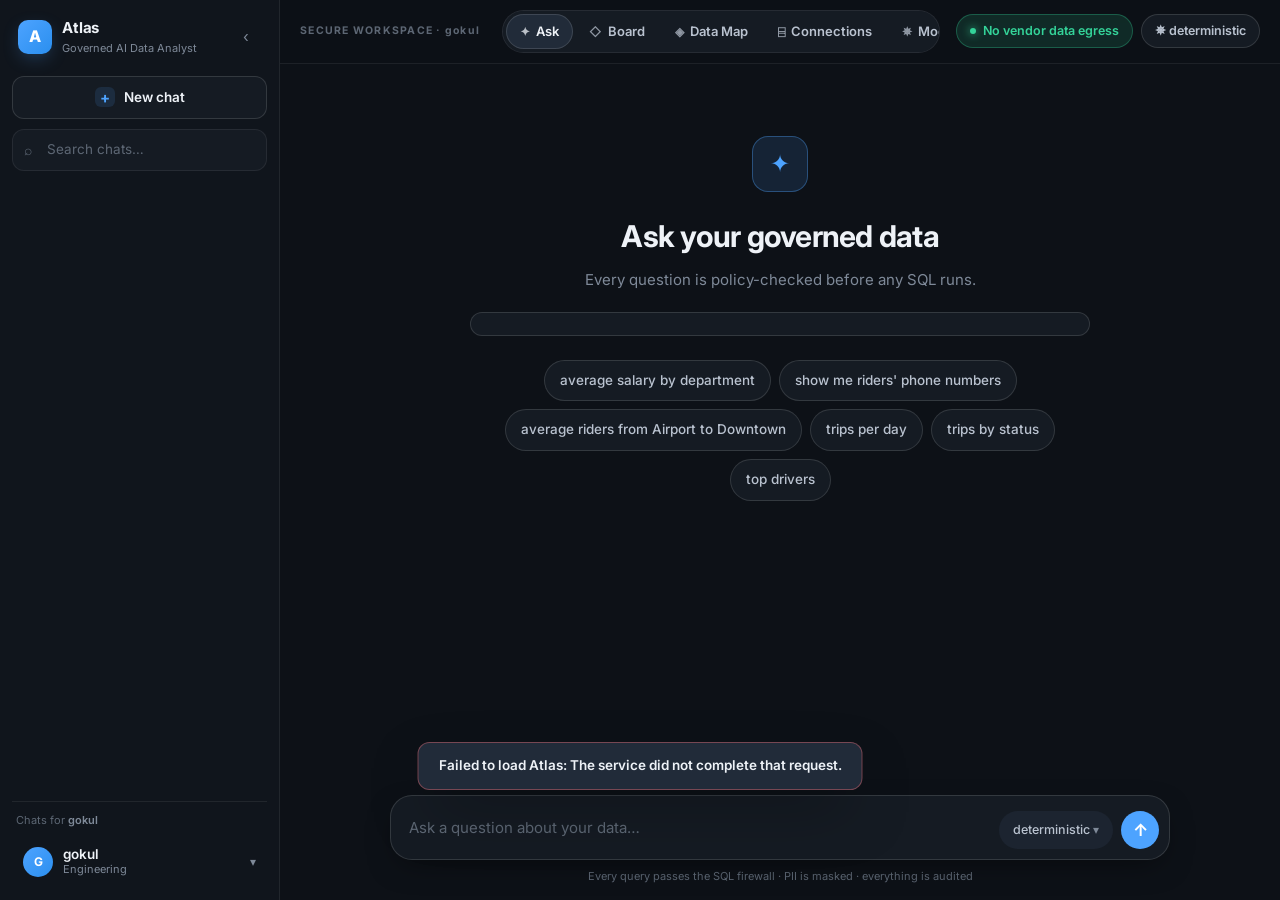
==== commit 70541c31: "Rebuild UI as ChatGPT-style app shell — graphite dark theme - Full-height left sidebar: chat history" ====
--- a/static/index.html
+++ b/static/index.html
@@ -7,51 +7,41 @@
   <title>Atlas — Governed AI Data Analyst</title>
   <link rel="preconnect" href="https://fonts.googleapis.com">
   <link rel="preconnect" href="https://fonts.gstatic.com" crossorigin>
-  <link href="https://fonts.googleapis.com/css2?family=Plus+Jakarta+Sans:wght@400;500;600;700;800&family=Inter:wght@400;500;600;700&family=JetBrains+Mono:wght@400;500;600&display=swap" rel="stylesheet">
+  <link href="https://fonts.googleapis.com/css2?family=Inter:wght@400;500;600;700;800&family=JetBrains+Mono:wght@400;500;600&display=swap" rel="stylesheet">
   <link rel="stylesheet" href="/static/style.css">
 </head>
-<body>
-  <!-- Ambient background (orbs removed for cleaner silver canvas) -->
-  <div class="ambience" aria-hidden="true">
-    <div class="noise"></div>
-  </div>
-
-  <!-- Top navigation -->
-  <nav class="topnav glass" aria-label="Primary">
-    <div class="topnav-inner">
-      <div class="brand">
+<body data-tab="ask">
+
+  <!-- APP SHELL: sidebar + main -->
+  <div class="app ask-layout" id="app-shell">
+
+    <!-- Floating button to re-open a collapsed sidebar -->
+    <button id="chat-drawer-toggle" class="chat-drawer-toggle" title="Show chat history">☰</button>
+
+    <!-- SIDEBAR (chat history, ChatGPT-style) -->
+    <aside class="sidebar" id="chat-drawer" aria-label="Chat history">
+      <div class="sidebar-brand">
         <span class="brand-mark">A</span>
         <div class="brand-text">
           <strong>Atlas</strong>
           <small>Governed AI Data Analyst</small>
         </div>
-      </div>
-
-      <div class="tabs" role="tablist">
-        <button class="tab" data-tab="ask" role="tab" aria-selected="true">
-          <span class="tab-icon">✦</span><span>Ask</span>
-        </button>
-        <button class="tab" data-tab="board" role="tab">
-          <span class="tab-icon">◇</span><span>Board</span>
-        </button>
-        <button class="tab" data-tab="map" role="tab">
-          <span class="tab-icon">◈</span><span>Data Map</span>
-        </button>
-        <button class="tab" data-tab="connections" role="tab">
-          <span class="tab-icon">⌸</span><span>Connections</span>
-        </button>
-        <button class="tab" data-tab="models" role="tab">
-          <span class="tab-icon">✵</span><span>Models</span>
-        </button>
-        <button class="tab" data-tab="audit" role="tab">
-          <span class="tab-icon">☰</span><span>Audit</span>
-        </button>
-        <button class="tab" data-tab="governance" role="tab">
-          <span class="tab-icon">▤</span><span>Governance</span>
-        </button>
-      </div>
-
-      <div class="topnav-right">
+        <button id="chat-drawer-collapse" class="drawer-collapse" title="Collapse sidebar">‹</button>
+      </div>
+
+      <button id="new-chat-btn" class="new-chat-btn" title="Start a new chat">
+        <span class="plus">+</span>
+        <span>New chat</span>
+      </button>
+
+      <div class="chat-search-wrap">
+        <input id="chat-search" class="chat-search" type="search" placeholder="Search chats…" autocomplete="off">
+      </div>
+
+      <div id="chat-sessions" class="chat-sessions" role="list"></div>
+
+      <div class="sidebar-foot">
+        <span class="chat-drawer-user">Chats for <b id="chat-drawer-user-name">gokul</b></span>
         <div class="identity-picker">
           <button id="active-user" class="identity-btn" aria-haspopup="listbox" aria-expanded="false">
             <span class="avatar" id="active-avatar">G</span>
@@ -61,385 +51,406 @@
             </span>
             <span class="chevron">▾</span>
           </button>
-          <div id="user-list" class="identity-menu glass" role="listbox"></div>
+          <div id="user-list" class="identity-menu" role="listbox"></div>
+        </div>
+      </div>
+    </aside>
+
+    <!-- MAIN AREA -->
+    <div class="main-area">
+
+      <header class="topbar">
+        <span class="workspace-hint">SECURE WORKSPACE · <span id="current-user-hint">gokul</span></span>
+        <div class="tabs" role="tablist">
+          <button class="tab active" data-tab="ask" role="tab" aria-selected="true">
+            <span class="tab-icon">✦</span><span>Ask</span>
+          </button>
+          <button class="tab" data-tab="board" role="tab">
+            <span class="tab-icon">◇</span><span>Board</span>
+          </button>
+          <button class="tab" data-tab="map" role="tab">
+            <span class="tab-icon">◈</span><span>Data Map</span>
+          </button>
+          <button class="tab" data-tab="connections" role="tab">
+            <span class="tab-icon">⌸</span><span>Connections</span>
+          </button>
+          <button class="tab" data-tab="models" role="tab">
+            <span class="tab-icon">✵</span><span>Models</span>
+          </button>
+          <button class="tab" data-tab="audit" role="tab">
+            <span class="tab-icon">☰</span><span>Audit</span>
+          </button>
+          <button class="tab" data-tab="governance" role="tab">
+            <span class="tab-icon">▤</span><span>Governance</span>
+          </button>
+        </div>
+
+        <div class="topbar-right">
+          <div class="pill pill-success"><span class="dot"></span>No vendor data egress</div>
+          <div class="pill" id="active-model-pill" title="Change in Models tab">✵ deterministic</div>
+        </div>
+      </header>
+
+      <div class="panes">
+
+        <!-- ASK TAB -->
+        <section class="pane active" data-pane="ask">
+          <div class="chat-scroll">
+            <div class="chat-column">
+
+              <div id="welcome" class="welcome">
+                <div class="welcome-icon">✦</div>
+                <h1 id="chat-title">Ask your governed data</h1>
+                <p>Every question is policy-checked before any SQL runs.</p>
+                <p id="welcome-hint" class="welcome-hint"></p>
+                <div id="example-chips" class="chips"></div>
+              </div>
+
+              <div id="answers" class="answers" aria-live="polite"></div>
+            </div>
+          </div>
+
+          <div class="composer-dock">
+            <form id="ask-form" class="composer">
+              <div class="composer-body">
+                <textarea id="question" rows="1" placeholder="Ask a question about your data…" autocomplete="off"></textarea>
+                <div class="composer-actions">
+                  <button type="button" class="btn-ghost" id="composer-provider" title="Choose model for this query">
+                    <span id="composer-provider-label">deterministic</span>
+                    <span class="chevron">▾</span>
+                  </button>
+                  <button id="send-button" type="submit" class="send-btn" aria-label="Send">
+                    <span>↑</span>
+                  </button>
+                </div>
+              </div>
+              <div id="composer-provider-menu" class="composer-provider-menu hidden"></div>
+            </form>
+            <p class="composer-note">Every query passes the SQL firewall · PII is masked · everything is audited</p>
+          </div>
+        </section>
+
+        <!-- BOARD TAB (user-built dashboard) -->
+        <section class="pane" data-pane="board">
+          <div class="pane-scroll">
+            <div class="pane-header">
+              <div>
+                <p class="eyebrow">YOUR DASHBOARD</p>
+                <input id="board-title" class="board-title-input" value="My Board" spellcheck="false">
+              </div>
+              <div class="board-header-actions">
+                <div class="pill" id="board-widget-count">0 widgets</div>
+                <div style="position:relative">
+                  <button id="share-btn" class="btn-secondary">🔗 Share link</button>
+                </div>
+                <div style="position:relative">
+                  <button id="export-btn" class="btn-primary">
+                    <span>⇩ Export</span>
+                    <span class="chevron">▾</span>
+                  </button>
+                  <div id="export-menu" class="export-menu hidden"></div>
+                </div>
+              </div>
+            </div>
+
+            <div id="share-banner" class="share-banner hidden">
+              <span>🔗</span>
+              <code id="share-url"></code>
+              <button class="btn-ghost" id="copy-share">Copy</button>
+              <button class="btn-ghost" id="close-share">✕</button>
+            </div>
+
+            <div id="board-empty" class="board-empty">
+              <div class="board-empty-icon">◇</div>
+              <h2>Your board is empty</h2>
+              <p>Pin query results from the <b>Ask</b> tab to build your dashboard. Every allowed chart, table, or value can be pinned here.</p>
+              <button class="btn-primary" id="go-ask">Go to Ask</button>
+            </div>
+
+            <div id="board-grid" class="board-grid"></div>
+          </div>
+        </section>
+
+        <!-- DATA MAP TAB -->
+        <section class="pane" data-pane="map">
+          <div class="pane-scroll map-pane">
+            <div class="pane-header">
+              <div>
+                <p class="eyebrow">DATA MAP · SCOPED TO <span id="map-user-hint">gokul</span></p>
+                <h1>Your permitted tables and joins</h1>
+              </div>
+              <div class="header-badges">
+                <div class="pill" id="map-stats">— tables · — joins</div>
+              </div>
+            </div>
+
+            <div class="map-toolbar">
+              <div class="tool-group">
+                <button id="map-zoom-in" class="tool-btn" title="Zoom in">+</button>
+                <button id="map-zoom-out" class="tool-btn" title="Zoom out">−</button>
+                <button id="map-fit" class="tool-btn" title="Fit to view">◇</button>
+                <button id="map-reset" class="tool-btn" title="Reset">↺</button>
+              </div>
+              <div class="tool-group">
+                <label class="tool-label">
+                  <input type="checkbox" id="map-show-labels" checked>
+                  <span>Show join labels</span>
+                </label>
+                <label class="tool-label">
+                  <input type="checkbox" id="map-show-arrows" checked>
+                  <span>Show direction</span>
+                </label>
+              </div>
+              <div class="tool-hint">Scroll to zoom · drag to pan</div>
+            </div>
+
+            <div id="map-canvas" class="map-canvas" tabindex="0">
+              <svg id="map-svg" xmlns="http://www.w3.org/2000/svg"></svg>
+              <div id="map-empty" class="map-empty hidden">
+                <div class="welcome-icon">◈</div>
+                <h3>No tables in view</h3>
+                <p>This identity has no scoped tables. Switch to <b>gokul</b> or <b>mitra</b> to see the demo warehouse.</p>
+              </div>
+            </div>
+          </div>
+        </section>
+
+        <!-- CONNECTIONS TAB -->
+        <section class="pane" data-pane="connections">
+          <div class="pane-scroll">
+            <div class="pane-header">
+              <div>
+                <p class="eyebrow">DATA SOURCES</p>
+                <h1>Connections</h1>
+              </div>
+            </div>
+
+            <div class="alert">
+              <span>◉</span>
+              <div>
+                <strong>The active analyst is bound at boot.</strong>
+                <small>Save connection profiles here and test reachability. Changing the active warehouse still requires a restart with the desired connector — a hot-swap is on the roadmap.</small>
+              </div>
+            </div>
+
+            <div class="connections-grid">
+              <article class="conn-card">
+                <div class="conn-head">
+                  <span class="conn-badge duckdb">DuckDB</span>
+                  <span class="pill pill-success"><span class="dot"></span>ACTIVE</span>
+                </div>
+                <h3>Demo Warehouse</h3>
+                <p class="conn-meta">In-process · read-only · 7 tables · policy-scoped</p>
+                <dl class="conn-details">
+                  <div><dt>Path</dt><dd>/app/data/warehouse.duckdb</dd></div>
+                  <div><dt>Dialect</dt><dd>duckdb</dd></div>
+                  <div><dt>Startup</dt><dd>Bound at container boot</dd></div>
+                </dl>
+              </article>
+
+              <article class="conn-card ghost">
+                <div class="conn-head">
+                  <span class="conn-badge postgres">Postgres</span>
+                  <button class="btn-secondary" data-open-conn="postgres">Configure</button>
+                </div>
+                <h3>Add Postgres</h3>
+                <p class="conn-meta">Session enforced read-only · connection pooling · statement timeout</p>
+                <p class="conn-note">Recommended: use a database role granted only SELECT on the desired schemas.</p>
+              </article>
+
+              <article class="conn-card ghost">
+                <div class="conn-head">
+                  <span class="conn-badge snowflake">Snowflake</span>
+                  <button class="btn-secondary" data-open-conn="snowflake">Configure</button>
+                </div>
+                <h3>Add Snowflake</h3>
+                <p class="conn-meta">Account + warehouse + role · STATEMENT_TIMEOUT enforced</p>
+                <p class="conn-note">Requires <code>atlas-analyst[snowflake]</code> installed.</p>
+              </article>
+
+              <article class="conn-card ghost">
+                <div class="conn-head">
+                  <span class="conn-badge bigquery">BigQuery</span>
+                  <button class="btn-secondary" data-open-conn="bigquery">Configure</button>
+                </div>
+                <h3>Add BigQuery</h3>
+                <p class="conn-meta"><code>maximumBytesBilled</code> cap on every job</p>
+                <p class="conn-note">Requires <code>atlas-analyst[bigquery]</code> installed.</p>
+              </article>
+            </div>
+
+            <div id="conn-saved" class="conn-saved"></div>
+          </div>
+        </section>
+
+        <!-- MODELS TAB -->
+        <section class="pane" data-pane="models">
+          <div class="pane-scroll">
+            <div class="pane-header">
+              <div>
+                <p class="eyebrow">LLM PROVIDERS</p>
+                <h1>Models</h1>
+              </div>
+            </div>
+
+            <div class="model-active">
+              <div>
+                <p class="eyebrow">CURRENTLY IN USE</p>
+                <h2 id="active-model-name">Deterministic (offline)</h2>
+                <p id="active-model-desc">Answers documented demo questions from a hardcoded mapping. No API key required.</p>
+              </div>
+              <div class="model-active-icon">✵</div>
+            </div>
+
+            <div class="providers-grid" id="providers-grid"></div>
+
+            <div class="profiles-section" style="margin-bottom: 18px;">
+              <div class="profiles-head">
+                <div>
+                  <h3>Ollama settings</h3>
+                  <p class="section-note">Point Atlas at your Ollama server. Default works when Atlas and Ollama run on the same host. When Atlas runs in a container (Podman / Docker), use <code>http://host.containers.internal:11434</code> to reach Ollama on the Mac/Windows host.</p>
+                </div>
+                <button class="btn-secondary" id="ollama-test">Test connection</button>
+              </div>
+              <div class="form-field" style="margin-bottom: 10px;">
+                <label>Base URL</label>
+                <input id="ollama-base-url" type="text" placeholder="http://localhost:11434" autocomplete="off">
+                <small id="ollama-status"></small>
+              </div>
+            </div>
+
+            <div class="profiles-section">
+              <div class="profiles-head">
+                <div>
+                  <h3>Your saved profiles</h3>
+                  <p class="section-note">API keys are encrypted at rest with a peppered key. They never appear in the audit log.</p>
+                </div>
+                <button class="btn-primary" id="new-profile-btn">+ New profile</button>
+              </div>
+              <div id="profiles-list" class="profiles-list"></div>
+            </div>
+          </div>
+        </section>
+
+        <!-- AUDIT TAB -->
+        <section class="pane" data-pane="audit">
+          <div class="pane-scroll">
+            <div class="pane-header">
+              <div>
+                <p class="eyebrow">TAMPER-EVIDENT LOG</p>
+                <h1>Audit</h1>
+              </div>
+              <div class="header-badges">
+                <button class="btn-secondary" id="audit-refresh">↻ Refresh</button>
+              </div>
+            </div>
+            <div id="audit-view" class="audit-view"></div>
+          </div>
+        </section>
+
+        <!-- GOVERNANCE TAB -->
+        <section class="pane" data-pane="governance">
+          <div class="pane-scroll">
+            <div class="pane-header">
+              <div>
+                <p class="eyebrow">GOVERNANCE OVERVIEW</p>
+                <h1>Governance</h1>
+              </div>
+            </div>
+            <div id="governance-view" class="governance-view"></div>
+          </div>
+        </section>
+
+      </div><!-- /panes -->
+    </div><!-- /main-area -->
+  </div><!-- /app-shell -->
+
+  <!-- Onboarding overlay -->
+  <div id="onboarding" class="onboarding hidden" role="dialog" aria-modal="true" aria-labelledby="onb-title">
+    <div class="onboarding-card">
+      <div class="onboarding-progress">
+        <span class="dot active" data-step="1"></span>
+        <span class="dot" data-step="2"></span>
+        <span class="dot" data-step="3"></span>
+        <span class="dot" data-step="4"></span>
+        <span class="dot" data-step="5"></span>
+      </div>
+
+      <div class="onb-step" data-step="1">
+        <div class="onb-eyebrow">STEP 1 · WELCOME</div>
+        <h2 id="onb-title">Welcome to Atlas</h2>
+        <p>
+          Text-to-SQL with a fail-closed firewall, per-user policy scope, and a
+          tamper-evident audit trail. Nothing runs against your warehouse until
+          the firewall approves it.
+        </p>
+        <div class="onb-highlights">
+          <div class="highlight"><span>◈</span><div><strong>Governed</strong><small>Every query is policy-checked</small></div></div>
+          <div class="highlight"><span>◇</span><div><strong>Portable</strong><small>DuckDB, Postgres, Snowflake, BigQuery</small></div></div>
+          <div class="highlight"><span>✵</span><div><strong>BYO model</strong><small>Ollama local or any cloud API key</small></div></div>
+        </div>
+      </div>
+
+      <div class="onb-step hidden" data-step="2">
+        <div class="onb-eyebrow">STEP 2 · CONNECTION</div>
+        <h2>Where does your data live?</h2>
+        <p>Atlas ships with a demo DuckDB warehouse pre-loaded. Add other connections later from the <b>Connections</b> tab.</p>
+        <div class="connection-preview">
+          <div class="conn-chip active">
+            <span>◆</span>
+            <div><strong>Demo Warehouse</strong><small>DuckDB · 7 tables · loaded</small></div>
+            <span class="active-badge">ACTIVE</span>
+          </div>
+        </div>
+      </div>
+
+      <div class="onb-step hidden" data-step="3">
+        <div class="onb-eyebrow">STEP 3 · MODEL</div>
+        <h2>Choose your language model</h2>
+        <p>The built-in <b>deterministic</b> generator answers documented demo questions offline. Point at Ollama for local, or bring your own API key.</p>
+        <div class="model-preview">
+          <div class="model-chip active"><strong>Deterministic (offline)</strong><small>No LLM required · demo questions only</small></div>
+          <div class="model-chip"><strong>Ollama (local)</strong><small>Install ollama, run llama3.2 · zero data egress</small></div>
+          <div class="model-chip"><strong>OpenAI / Anthropic / Groq</strong><small>Bring your own key · configure in Models tab</small></div>
+        </div>
+      </div>
+
+      <div class="onb-step hidden" data-step="4">
+        <div class="onb-eyebrow">STEP 4 · BOARD</div>
+        <h2>Build your dashboard as you go</h2>
+        <p>Every answer has a <b>Pin</b> button. Send it to the <b>Board</b> tab and it becomes a live widget. Export the board as PDF, PNG, or Excel — or share it as a link.</p>
+        <div class="onb-board-preview">
+          <div class="onb-board-tile"><span>◇</span><div><strong>Pin any result</strong><small>Charts, tables, or single values — all supported</small></div></div>
+          <div class="onb-board-tile"><span>⇩</span><div><strong>Export</strong><small>PDF report · PNG image · Excel data · shareable link</small></div></div>
+          <div class="onb-board-tile"><span>✎</span><div><strong>Name your board</strong><small>Rename anytime; saved in your browser</small></div></div>
+        </div>
+      </div>
+
+      <div class="onb-step hidden" data-step="5">
+        <div class="onb-eyebrow">STEP 5 · IDENTITY</div>
+        <h2>Pick who you are</h2>
+        <p>Atlas has four demo identities. Try the same question as different users to see governance in action.</p>
+        <div id="onb-users" class="onb-users"></div>
+        <div class="onb-example">
+          <small>Try asking:</small>
+          <code>average salary by department</code>
+          <small>as <b>gokul</b> (engineering — denied) then <b>mitra</b> (HR — allowed).</small>
+        </div>
+      </div>
+
+      <div class="onb-footer">
+        <button id="onb-skip" class="btn-ghost">Skip tour</button>
+        <div class="onb-nav">
+          <button id="onb-prev" class="btn-secondary">Back</button>
+          <button id="onb-next" class="btn-primary">Continue</button>
         </div>
       </div>
     </div>
-  </nav>
-
-  <main class="workspace">
-    <!-- Onboarding overlay -->
-    <div id="onboarding" class="onboarding hidden" role="dialog" aria-modal="true" aria-labelledby="onb-title">
-      <div class="onboarding-card glass-strong">
-        <div class="onboarding-progress">
-          <span class="dot active" data-step="1"></span>
-          <span class="dot" data-step="2"></span>
-          <span class="dot" data-step="3"></span>
-          <span class="dot" data-step="4"></span>
-          <span class="dot" data-step="5"></span>
-        </div>
-
-        <div class="onb-step" data-step="1">
-          <div class="onb-eyebrow">STEP 1 · WELCOME</div>
-          <h2 id="onb-title">Welcome to Atlas</h2>
-          <p>
-            Text-to-SQL with a fail-closed firewall, per-user policy scope, and a
-            tamper-evident audit trail. Nothing runs against your warehouse until
-            the firewall approves it.
-          </p>
-          <div class="onb-highlights">
-            <div class="highlight"><span>◈</span><div><strong>Governed</strong><small>Every query is policy-checked</small></div></div>
-            <div class="highlight"><span>◇</span><div><strong>Portable</strong><small>DuckDB, Postgres, Snowflake, BigQuery</small></div></div>
-            <div class="highlight"><span>✵</span><div><strong>BYO model</strong><small>Ollama local or any cloud API key</small></div></div>
-          </div>
-        </div>
-
-        <div class="onb-step hidden" data-step="2">
-          <div class="onb-eyebrow">STEP 2 · CONNECTION</div>
-          <h2>Where does your data live?</h2>
-          <p>Atlas ships with a demo DuckDB warehouse pre-loaded. Add other connections later from the <b>Connections</b> tab.</p>
-          <div class="connection-preview">
-            <div class="conn-chip active">
-              <span>◆</span>
-              <div><strong>Demo Warehouse</strong><small>DuckDB · 7 tables · loaded</small></div>
-              <span class="active-badge">ACTIVE</span>
-            </div>
-          </div>
-        </div>
-
-        <div class="onb-step hidden" data-step="3">
-          <div class="onb-eyebrow">STEP 3 · MODEL</div>
-          <h2>Choose your language model</h2>
-          <p>The built-in <b>deterministic</b> generator answers documented demo questions offline. Point at Ollama for local, or bring your own API key.</p>
-          <div class="model-preview">
-            <div class="model-chip active"><strong>Deterministic (offline)</strong><small>No LLM required · demo questions only</small></div>
-            <div class="model-chip"><strong>Ollama (local)</strong><small>Install ollama, run llama3.2 · zero data egress</small></div>
-            <div class="model-chip"><strong>OpenAI / Anthropic / Groq</strong><small>Bring your own key · configure in Models tab</small></div>
-          </div>
-        </div>
-
-        <div class="onb-step hidden" data-step="4">
-          <div class="onb-eyebrow">STEP 4 · BOARD</div>
-          <h2>Build your dashboard as you go</h2>
-          <p>Every answer has a <b>Pin</b> button. Send it to the <b>Board</b> tab and it becomes a live widget. Export the board as PDF, PNG, or Excel — or share it as a link.</p>
-          <div class="onb-board-preview">
-            <div class="onb-board-tile"><span>◇</span><div><strong>Pin any result</strong><small>Charts, tables, or single values — all supported</small></div></div>
-            <div class="onb-board-tile"><span>⇩</span><div><strong>Export</strong><small>PDF report · PNG image · Excel data · shareable link</small></div></div>
-            <div class="onb-board-tile"><span>✎</span><div><strong>Name your board</strong><small>Rename anytime; saved in your browser</small></div></div>
-          </div>
-        </div>
-
-        <div class="onb-step hidden" data-step="5">
-          <div class="onb-eyebrow">STEP 5 · IDENTITY</div>
-          <h2>Pick who you are</h2>
-          <p>Atlas has four demo identities. Try the same question as different users to see governance in action.</p>
-          <div id="onb-users" class="onb-users"></div>
-          <div class="onb-example">
-            <small>Try asking:</small>
-            <code>average salary by department</code>
-            <small>as <b>gokul</b> (engineering — denied) then <b>mitra</b> (HR — allowed).</small>
-          </div>
-        </div>
-
-        <div class="onb-footer">
-          <button id="onb-skip" class="btn-ghost">Skip tour</button>
-          <div class="onb-nav">
-            <button id="onb-prev" class="btn-secondary">Back</button>
-            <button id="onb-next" class="btn-primary">Continue</button>
-          </div>
-        </div>
-      </div>
-    </div>
-
-    <!-- ASK TAB -->
-    <section class="pane active" data-pane="ask">
-      <!-- Toggle to open/close the chat drawer (shown when drawer is collapsed) -->
-      <button id="chat-drawer-toggle" class="chat-drawer-toggle" title="Show chat history">☰</button>
-
-      <div class="ask-layout">
-        <!-- Left drawer: chat history sessions per identity -->
-        <aside class="chat-drawer glass" id="chat-drawer" aria-label="Chat history">
-          <div class="chat-drawer-head">
-            <button id="new-chat-btn" class="new-chat-btn" title="Start a new chat">
-              <span class="plus">+</span>
-              <span>New chat</span>
-            </button>
-            <button id="chat-drawer-collapse" class="drawer-collapse" title="Collapse">‹</button>
-          </div>
-          <div class="chat-search-wrap">
-            <input id="chat-search" class="chat-search" type="search" placeholder="Search chats…" autocomplete="off">
-          </div>
-          <div id="chat-sessions" class="chat-sessions" role="list"></div>
-          <div class="chat-drawer-foot">
-            <span class="chat-drawer-user">Chats for <b id="chat-drawer-user-name">gokul</b></span>
-          </div>
-        </aside>
-
-        <div class="ask-main">
-          <div class="pane-header">
-            <div>
-              <p class="eyebrow">SECURE WORKSPACE · <span id="current-user-hint">gokul</span></p>
-              <h1 id="chat-title">Ask your governed data</h1>
-            </div>
-            <div class="header-badges">
-              <div class="pill pill-success"><span class="dot"></span>No vendor data egress</div>
-              <div class="pill" id="active-model-pill" title="Change in Models tab">✵ deterministic</div>
-            </div>
-          </div>
-
-          <div id="welcome" class="welcome-panel glass">
-            <div class="welcome-icon">✦</div>
-            <h2>What would you like to know?</h2>
-            <p>Every question is policy-checked before any SQL runs.</p>
-            <p id="welcome-hint" class="welcome-hint"></p>
-            <div id="example-chips" class="chips"></div>
-          </div>
-
-          <div id="answers" class="answers" aria-live="polite"></div>
-
-          <form id="ask-form" class="composer">
-            <div class="composer-body">
-              <textarea id="question" rows="1" placeholder="Ask a question about your data…" autocomplete="off"></textarea>
-              <div class="composer-actions">
-                <button type="button" class="btn-ghost" id="composer-provider" title="Choose model for this query">
-                  <span id="composer-provider-label">deterministic</span>
-                  <span class="chevron">▾</span>
-                </button>
-                <button id="send-button" type="submit" class="btn-primary">
-                  <span>Ask</span>
-                  <span class="send-arrow">↗</span>
-                </button>
-              </div>
-            </div>
-            <div id="composer-provider-menu" class="composer-provider-menu glass hidden"></div>
-          </form>
-        </div>
-      </div>
-    </section>
-
-    <!-- BOARD TAB (user-built dashboard) -->
-    <section class="pane" data-pane="board">
-      <div class="pane-header">
-        <div>
-          <p class="eyebrow">YOUR DASHBOARD</p>
-          <input id="board-title" class="board-title-input" value="My Board" spellcheck="false">
-        </div>
-        <div class="board-header-actions">
-          <div class="pill" id="board-widget-count">0 widgets</div>
-          <div style="position:relative">
-            <button id="share-btn" class="btn-secondary">🔗 Share link</button>
-          </div>
-          <div style="position:relative">
-            <button id="export-btn" class="btn-primary">
-              <span>⇩ Export</span>
-              <span class="chevron">▾</span>
-            </button>
-            <div id="export-menu" class="export-menu glass hidden"></div>
-          </div>
-        </div>
-      </div>
-
-      <div id="share-banner" class="share-banner hidden">
-        <span>🔗</span>
-        <code id="share-url"></code>
-        <button class="btn-ghost" id="copy-share">Copy</button>
-        <button class="btn-ghost" id="close-share">✕</button>
-      </div>
-
-      <div id="board-empty" class="board-empty glass">
-        <div class="board-empty-icon">◇</div>
-        <h2>Your board is empty</h2>
-        <p>Pin query results from the <b>Ask</b> tab to build your dashboard. Every allowed chart, table, or value can be pinned here.</p>
-        <button class="btn-primary" id="go-ask">Go to Ask</button>
-      </div>
-
-      <div id="board-grid" class="board-grid"></div>
-    </section>
-
-    <!-- DATA MAP TAB -->
-    <section class="pane" data-pane="map">
-      <div class="pane-header">
-        <div>
-          <p class="eyebrow">DATA MAP · SCOPED TO <span id="map-user-hint">gokul</span></p>
-          <h1>Your permitted tables and joins</h1>
-        </div>
-        <div class="header-badges">
-          <div class="pill" id="map-stats">— tables · — joins</div>
-        </div>
-      </div>
-
-      <div class="map-toolbar glass">
-        <div class="tool-group">
-          <button id="map-zoom-in" class="tool-btn" title="Zoom in">+</button>
-          <button id="map-zoom-out" class="tool-btn" title="Zoom out">−</button>
-          <button id="map-fit" class="tool-btn" title="Fit to view">◇</button>
-          <button id="map-reset" class="tool-btn" title="Reset">↺</button>
-        </div>
-        <div class="tool-group">
-          <label class="tool-label">
-            <input type="checkbox" id="map-show-labels" checked>
-            <span>Show join labels</span>
-          </label>
-          <label class="tool-label">
-            <input type="checkbox" id="map-show-arrows" checked>
-            <span>Show direction</span>
-          </label>
-        </div>
-        <div class="tool-hint">Scroll to zoom · drag to pan</div>
-      </div>
-
-      <div id="map-canvas" class="map-canvas glass" tabindex="0">
-        <svg id="map-svg" xmlns="http://www.w3.org/2000/svg"></svg>
-        <div id="map-empty" class="map-empty hidden">
-          <div class="welcome-icon">◈</div>
-          <h3>No tables in view</h3>
-          <p>This identity has no scoped tables. Switch to <b>gokul</b> or <b>mitra</b> to see the demo warehouse.</p>
-        </div>
-      </div>
-    </section>
-
-    <!-- CONNECTIONS TAB -->
-    <section class="pane" data-pane="connections">
-      <div class="pane-header">
-        <div>
-          <p class="eyebrow">DATA SOURCES</p>
-          <h1>Connections</h1>
-        </div>
-      </div>
-
-      <div class="alert glass">
-        <span>◉</span>
-        <div>
-          <strong>The active analyst is bound at boot.</strong>
-          <small>Save connection profiles here and test reachability. Changing the active warehouse still requires a restart with the desired connector — a hot-swap is on the roadmap.</small>
-        </div>
-      </div>
-
-      <div class="connections-grid">
-        <article class="conn-card glass">
-          <div class="conn-head">
-            <span class="conn-badge duckdb">DuckDB</span>
-            <span class="pill pill-success"><span class="dot"></span>ACTIVE</span>
-          </div>
-          <h3>Demo Warehouse</h3>
-          <p class="conn-meta">In-process · read-only · 7 tables · policy-scoped</p>
-          <dl class="conn-details">
-            <div><dt>Path</dt><dd>/app/data/warehouse.duckdb</dd></div>
-            <div><dt>Dialect</dt><dd>duckdb</dd></div>
-            <div><dt>Startup</dt><dd>Bound at container boot</dd></div>
-          </dl>
-        </article>
-
-        <article class="conn-card glass ghost">
-          <div class="conn-head">
-            <span class="conn-badge postgres">Postgres</span>
-            <button class="btn-secondary" data-open-conn="postgres">Configure</button>
-          </div>
-          <h3>Add Postgres</h3>
-          <p class="conn-meta">Session enforced read-only · connection pooling · statement timeout</p>
-          <p class="conn-note">Recommended: use a database role granted only SELECT on the desired schemas.</p>
-        </article>
-
-        <article class="conn-card glass ghost">
-          <div class="conn-head">
-            <span class="conn-badge snowflake">Snowflake</span>
-            <button class="btn-secondary" data-open-conn="snowflake">Configure</button>
-          </div>
-          <h3>Add Snowflake</h3>
-          <p class="conn-meta">Account + warehouse + role · STATEMENT_TIMEOUT enforced</p>
-          <p class="conn-note">Requires <code>atlas-analyst[snowflake]</code> installed.</p>
-        </article>
-
-        <article class="conn-card glass ghost">
-          <div class="conn-head">
-            <span class="conn-badge bigquery">BigQuery</span>
-            <button class="btn-secondary" data-open-conn="bigquery">Configure</button>
-          </div>
-          <h3>Add BigQuery</h3>
-          <p class="conn-meta"><code>maximumBytesBilled</code> cap on every job</p>
-          <p class="conn-note">Requires <code>atlas-analyst[bigquery]</code> installed.</p>
-        </article>
-      </div>
-
-      <div id="conn-saved" class="conn-saved"></div>
-    </section>
-
-    <!-- MODELS TAB -->
-    <section class="pane" data-pane="models">
-      <div class="pane-header">
-        <div>
-          <p class="eyebrow">LLM PROVIDERS</p>
-          <h1>Models</h1>
-        </div>
-      </div>
-
-      <div class="model-active">
-        <div>
-          <p class="eyebrow">CURRENTLY IN USE</p>
-          <h2 id="active-model-name">Deterministic (offline)</h2>
-          <p id="active-model-desc">Answers documented demo questions from a hardcoded mapping. No API key required.</p>
-        </div>
-        <div class="model-active-icon">✵</div>
-      </div>
-
-      <div class="providers-grid" id="providers-grid"></div>
-
-      <div class="profiles-section glass" style="margin-bottom: 18px;">
-        <div class="profiles-head">
-          <div>
-            <h3>Ollama settings</h3>
-            <p class="section-note">Point Atlas at your Ollama server. Default works when Atlas and Ollama run on the same host. When Atlas runs in a container (Podman / Docker), use <code>http://host.containers.internal:11434</code> to reach Ollama on the Mac/Windows host.</p>
-          </div>
-          <button class="btn-secondary" id="ollama-test">Test connection</button>
-        </div>
-        <div class="form-field" style="margin-bottom: 10px;">
-          <label>Base URL</label>
-          <input id="ollama-base-url" type="text" placeholder="http://localhost:11434" autocomplete="off">
-          <small id="ollama-status"></small>
-        </div>
-      </div>
-
-      <div class="profiles-section glass">
-        <div class="profiles-head">
-          <div>
-            <h3>Your saved profiles</h3>
-            <p class="section-note">API keys are encrypted at rest with a peppered key. They never appear in the audit log.</p>
-          </div>
-          <button class="btn-primary" id="new-profile-btn">+ New profile</button>
-        </div>
-        <div id="profiles-list" class="profiles-list"></div>
-      </div>
-    </section>
-
-    <!-- AUDIT TAB -->
-    <section class="pane" data-pane="audit">
-      <div class="pane-header">
-        <div>
-          <p class="eyebrow">TAMPER-EVIDENT LOG</p>
-          <h1>Audit</h1>
-        </div>
-        <div class="header-badges">
-          <button class="btn-secondary" id="audit-refresh">↻ Refresh</button>
-        </div>
-      </div>
-      <div id="audit-view" class="audit-view"></div>
-    </section>
-
-    <!-- GOVERNANCE TAB (was Dashboard) -->
-    <section class="pane" data-pane="governance">
-      <div class="pane-header">
-        <div>
-          <p class="eyebrow">GOVERNANCE OVERVIEW</p>
-          <h1>Governance</h1>
-        </div>
-      </div>
-      <div id="governance-view" class="governance-view"></div>
-    </section>
-  </main>
+  </div>
 
   <!-- Modal for connection form / new profile -->
   <div id="modal" class="modal hidden" role="dialog" aria-modal="true">
-    <div class="modal-card glass-strong" id="modal-card"></div>
+    <div class="modal-card" id="modal-card"></div>
   </div>
 
   <!-- Toast -->
--- a/static/style.css
+++ b/static/style.css
@@ -1,79 +1,73 @@
 /* ============================================================
-   ATLAS · Liquid Glass UI — Silver & Sky
-   Bright, legible, genuinely translucent material system.
+   ATLAS · Graphite UI
+   Modern flat-dark app shell — sidebar + topbar + centered chat.
    ============================================================ */
 
 :root {
-  /* Canvas: bright brushed silver */
-  --bg-base: #4c5563;
-  --bg-warm: #565f6d;
-  --bg-warmer: #626b79;
-
-  /* Glass: real frosted material — bright, saturated, layered */
-  --glass-tint: rgba(255, 255, 255, 0.16);
-  --glass-tint-strong: rgba(255, 255, 255, 0.26);
-  --glass-border: rgba(255, 255, 255, 0.40);
-  --glass-border-strong: rgba(255, 255, 255, 0.60);
-  --glass-highlight: rgba(255, 255, 255, 0.85);
-  --glass-inner-shadow: 0 1px 0 0 rgba(255, 255, 255, 0.40) inset;
-
-  /* Text: high contrast on the silver base */
-  --text: #ffffff;
-  --text-soft: #f3f6fa;
-  --muted: #dbe2ec;
-  --faint: #b7c0cf;
-
-  /* Accents: sky blue */
-  --sky:       #6fc2ff;
-  --sky-soft:  #bde3ff;
-  --sky-deep:  #3f96d6;
-  --sky-glow:  rgba(111, 194, 255, 0.6);
-  --azure:     #63d2ff;
-  --silver:    #e6ebf1;
-  --pearl:     #ffffff;
-
-  /* Semantic decision colors */
-  --success: #7fe8c4;
-  --warn: #ffd47a;
-  --danger: #ff9ba8;
-
-  --shadow-lg: 0 30px 70px -18px rgba(20, 28, 42, 0.45), 0 10px 28px -10px rgba(30, 40, 60, 0.30);
-  --shadow-md: 0 14px 40px -14px rgba(25, 34, 50, 0.35);
-  --shadow-sky: 0 10px 34px -10px rgba(111, 194, 255, 0.55);
-
-  --radius-lg: 26px;
-  --radius-md: 16px;
-  --radius-sm: 12px;
-  --radius-xs: 9px;
-
-  --font-display: 'Plus Jakarta Sans', 'Inter', -apple-system, BlinkMacSystemFont, sans-serif;
+  /* Surfaces */
+  --bg: #0d1117;
+  --bg-sidebar: #10151c;
+  --bg-raised: #151b23;
+  --bg-hover: #1c2430;
+  --bg-active: #212b39;
+
+  /* Borders */
+  --border: rgba(255, 255, 255, 0.07);
+  --border-strong: rgba(255, 255, 255, 0.13);
+
+  /* Text */
+  --text: #eef2f7;
+  --text-soft: #b9c2cf;
+  --muted: #7e8998;
+  --faint: #5d6774;
+
+  /* Accent: sky blue */
+  --accent: #4da3ff;
+  --accent-strong: #2b8fef;
+  --accent-soft: rgba(77, 163, 255, 0.13);
+  --accent-border: rgba(77, 163, 255, 0.35);
+
+  /* Semantic */
+  --success: #34d399;
+  --success-soft: rgba(52, 211, 153, 0.13);
+  --warn: #fbbf24;
+  --warn-soft: rgba(251, 191, 36, 0.13);
+  --danger: #f8717a;
+  --danger-soft: rgba(248, 113, 122, 0.13);
+
+  --shadow-lg: 0 24px 60px -16px rgba(0, 0, 0, 0.6);
+  --shadow-md: 0 10px 30px -10px rgba(0, 0, 0, 0.5);
+  --shadow-accent: 0 6px 20px -6px rgba(77, 163, 255, 0.45);
+
+  --radius-lg: 16px;
+  --radius-md: 12px;
+  --radius-sm: 9px;
+
+  --sidebar-w: 280px;
+
   --font-body: 'Inter', -apple-system, BlinkMacSystemFont, 'Segoe UI', sans-serif;
   --font-mono: 'JetBrains Mono', ui-monospace, SFMono-Regular, Menlo, monospace;
 
   --ease: cubic-bezier(0.22, 0.61, 0.36, 1);
   --ease-out: cubic-bezier(0.16, 1, 0.3, 1);
-  --ease-in-out: cubic-bezier(0.65, 0, 0.35, 1);
-  --spring: cubic-bezier(0.34, 1.56, 0.64, 1);
 }
 
 * { box-sizing: border-box; }
 html, body { margin: 0; height: 100%; }
 body {
   color: var(--text);
-  background: var(--bg-base);
-  font: 16px/1.6 var(--font-body);
-  font-feature-settings: 'ss01', 'cv11', 'ss03';
+  background: var(--bg);
+  font: 15px/1.6 var(--font-body);
   -webkit-font-smoothing: antialiased;
   -moz-osx-font-smoothing: grayscale;
-  overflow-x: hidden;
+  overflow: hidden;
   overscroll-behavior: none;
-  letter-spacing: -0.006em;
 }
 
 button, input, textarea, select { font: inherit; color: inherit; }
 button { cursor: pointer; border: 0; background: transparent; }
 input:focus, textarea:focus, button:focus-visible {
-  outline: 2px solid var(--sky-glow);
+  outline: 2px solid var(--accent-border);
   outline-offset: 2px;
 }
 code {
@@ -81,848 +75,1129 @@
   font-size: 0.88em;
   padding: 2px 7px;
   border-radius: 6px;
-  background: rgba(255, 255, 255, 0.18);
-  color: #eaf6ff;
-  border: 1px solid rgba(255, 255, 255, 0.20);
-}
-h1, h2, h3 { font-family: var(--font-display); }
-
-/* ============================================================
-   AMBIENT BACKGROUND
-   ============================================================ */
-.ambience {
-  position: fixed;
-  inset: 0;
-  z-index: 0;
+  background: var(--bg-active);
+  color: var(--text);
+  border: 1px solid var(--border);
+}
+::selection { background: rgba(77, 163, 255, 0.35); }
+
+/* Scrollbars */
+::-webkit-scrollbar { width: 9px; height: 9px; }
+::-webkit-scrollbar-thumb { background: rgba(255, 255, 255, 0.12); border-radius: 999px; border: 2px solid transparent; background-clip: content-box; }
+::-webkit-scrollbar-thumb:hover { background: rgba(255, 255, 255, 0.22); background-clip: content-box; }
+* { scrollbar-width: thin; scrollbar-color: rgba(255,255,255,0.14) transparent; }
+
+/* ============================================================
+   APP SHELL
+   ============================================================ */
+.app {
+  display: grid;
+  grid-template-columns: var(--sidebar-w) minmax(0, 1fr);
+  height: 100dvh;
+  transition: grid-template-columns 0.3s var(--ease);
+}
+.app.ask-layout.drawer-collapsed { grid-template-columns: 0 minmax(0, 1fr); }
+.app.ask-layout.drawer-collapsed .sidebar {
+  opacity: 0;
+  pointer-events: none;
+  border-right-width: 0;
+}
+
+/* Non-chat tabs: sidebar hides, content takes full width */
+body:not([data-tab="ask"]) .app { grid-template-columns: 0 minmax(0, 1fr); }
+body:not([data-tab="ask"]) .sidebar { opacity: 0; pointer-events: none; border-right-width: 0; overflow: hidden; }
+body:not([data-tab="ask"]) .chat-drawer-toggle { display: none !important; }
+.app.ask-layout.drawer-collapsed .workspace-hint { opacity: 0; transition: opacity 0.2s; }
+
+/* ============================================================
+   SIDEBAR
+   ============================================================ */
+.sidebar {
+  display: flex;
+  flex-direction: column;
+  gap: 10px;
+  background: var(--bg-sidebar);
+  border-right: 1px solid var(--border);
+  padding: 14px 12px;
+  min-width: 0;
   overflow: hidden;
-  pointer-events: none;
-  background:
-    radial-gradient(1500px 900px at 50% -12%, rgba(255, 255, 255, 0.20), transparent 60%),
-    radial-gradient(1000px 750px at 12% 105%, rgba(111, 194, 255, 0.16), transparent 62%),
-    radial-gradient(900px 700px at 95% 90%, rgba(191, 165, 255, 0.10), transparent 60%),
-    linear-gradient(175deg, var(--bg-warm), var(--bg-base) 60%);
-}
-.noise {
-  position: absolute;
-  inset: 0;
-  opacity: 0.02;
-  mix-blend-mode: overlay;
-  background-image:
-    url("data:image/svg+xml;utf8,<svg xmlns='http://www.w3.org/2000/svg' width='240' height='240'><filter id='n'><feTurbulence type='fractalNoise' baseFrequency='0.9' numOctaves='2'/></filter><rect width='100%' height='100%' filter='url(%23n)' opacity='.6'/></svg>");
-}
-body::before {
-  content: "";
-  position: fixed; top: 0; left: 0; right: 0; height: 200px;
-  z-index: 0; pointer-events: none;
-  background: linear-gradient(180deg, rgba(255, 255, 255, 0.10) 0%, transparent 100%);
-}
-.orb { display: none; }
-
-/* ============================================================
-   LIQUID GLASS MATERIAL
-   ============================================================ */
-.glass {
-  position: relative;
-  background: linear-gradient(155deg, rgba(255, 255, 255, 0.22), rgba(255, 255, 255, 0.09));
-  backdrop-filter: blur(34px) saturate(200%);
-  -webkit-backdrop-filter: blur(34px) saturate(200%);
-  border: 1px solid var(--glass-border);
-  box-shadow: var(--glass-inner-shadow), var(--shadow-md);
-  border-radius: var(--radius-md);
-}
-.glass-strong {
-  position: relative;
-  background: linear-gradient(150deg, rgba(255, 255, 255, 0.30), rgba(255, 255, 255, 0.12));
-  backdrop-filter: blur(46px) saturate(220%);
-  -webkit-backdrop-filter: blur(46px) saturate(220%);
-  border: 1px solid var(--glass-border-strong);
-  box-shadow:
-    inset 0 1px 0 rgba(255, 255, 255, 0.50),
-    inset 0 -1px 0 rgba(255, 255, 255, 0.08),
-    var(--shadow-lg);
-  border-radius: var(--radius-lg);
-}
-.glass::before, .glass-strong::before {
-  content: "";
-  position: absolute;
-  top: 0; left: 6%; right: 6%;
-  height: 1px;
-  background: linear-gradient(90deg, transparent, rgba(255, 255, 255, 0.9), transparent);
-  border-radius: 999px;
-  pointer-events: none;
-}
-
-/* ============================================================
-   TOP NAV
-   ============================================================ */
-.topnav {
-  position: sticky;
-  top: 14px;
-  z-index: 100;
-  margin: 14px 22px 0;
-  padding: 10px 16px;
-  border-radius: 999px;
-}
-.topnav-inner {
-  display: grid;
-  grid-template-columns: auto 1fr auto;
-  gap: 18px;
+  transition: opacity 0.25s var(--ease);
+}
+
+.sidebar-brand {
+  display: flex;
   align-items: center;
-}
-.brand { display: flex; align-items: center; gap: 12px; padding-left: 4px; }
+  gap: 10px;
+  padding: 2px 6px 8px;
+}
 .brand-mark {
   display: grid; place-items: center;
-  width: 38px; height: 38px;
-  border-radius: 12px;
-  background: linear-gradient(135deg, #ffffff 0%, #8fd0ff 50%, #4a9edb 100%);
-  color: #16222f;
+  width: 34px; height: 34px;
+  border-radius: 10px;
+  background: linear-gradient(135deg, var(--accent) 0%, var(--accent-strong) 100%);
+  color: #fff;
   font-weight: 800;
-  font-size: 18px;
-  font-family: var(--font-display);
-  box-shadow:
-    0 6px 18px rgba(111, 194, 255, 0.55),
-    inset 0 1px 0 rgba(255, 255, 255, 0.7);
-}
+  font-size: 16px;
+  box-shadow: var(--shadow-accent);
+  flex-shrink: 0;
+}
+.brand-text { flex: 1; min-width: 0; }
 .brand-text strong {
   display: block;
-  font-family: var(--font-display);
-  font-size: 17px;
+  font-size: 15px;
   font-weight: 700;
   letter-spacing: -0.01em;
-  color: #ffffff;
-}
-.brand-text small { color: var(--muted); font-size: 12px; letter-spacing: 0.01em; }
+  color: var(--text);
+}
+.brand-text small {
+  display: block;
+  color: var(--muted);
+  font-size: 11px;
+  white-space: nowrap;
+  overflow: hidden;
+  text-overflow: ellipsis;
+}
+
+.new-chat-btn {
+  display: flex;
+  align-items: center;
+  justify-content: center;
+  gap: 9px;
+  padding: 10px 14px;
+  border-radius: var(--radius-md);
+  background: var(--bg-raised);
+  border: 1px solid var(--border-strong);
+  color: var(--text);
+  font-weight: 600;
+  font-size: 13.5px;
+  transition: background 0.18s var(--ease), border-color 0.18s var(--ease);
+}
+.new-chat-btn:hover { background: var(--bg-hover); border-color: rgba(255, 255, 255, 0.2); }
+.new-chat-btn .plus {
+  display: grid; place-items: center;
+  width: 20px; height: 20px;
+  border-radius: 6px;
+  background: var(--accent-soft);
+  color: var(--accent);
+  font-weight: 700;
+  font-size: 15px;
+  line-height: 1;
+}
+
+.drawer-collapse {
+  width: 30px; height: 30px;
+  border-radius: 8px;
+  color: var(--muted);
+  font-size: 15px;
+  display: grid; place-items: center;
+  transition: all 0.16s var(--ease);
+  flex-shrink: 0;
+}
+.drawer-collapse:hover { color: var(--text); background: var(--bg-hover); }
+
+.chat-drawer-toggle {
+  position: fixed; top: 14px; left: 14px; z-index: 200;
+  display: none;
+  width: 38px; height: 38px;
+  border-radius: 10px;
+  background: var(--bg-raised);
+  border: 1px solid var(--border-strong);
+  color: var(--text);
+  font-size: 16px;
+  place-items: center;
+  box-shadow: var(--shadow-md);
+  transition: background 0.16s var(--ease);
+}
+.chat-drawer-toggle:hover { background: var(--bg-hover); }
+.chat-drawer-toggle.show { display: grid; }
+
+.chat-search-wrap { position: relative; }
+.chat-search {
+  width: 100%;
+  padding: 9px 12px 9px 34px;
+  border-radius: var(--radius-md);
+  background: var(--bg-raised);
+  border: 1px solid var(--border);
+  color: var(--text);
+  font-size: 13.5px;
+  outline: none;
+  transition: border-color 0.16s, background 0.16s;
+}
+.chat-search:focus { border-color: var(--accent-border); background: var(--bg-hover); }
+.chat-search::placeholder { color: var(--faint); }
+.chat-search-wrap::before {
+  content: "⌕";
+  position: absolute; top: 50%; left: 12px;
+  transform: translateY(-50%);
+  color: var(--faint);
+  font-size: 14px;
+  pointer-events: none;
+}
+
+.chat-sessions {
+  flex: 1;
+  display: flex;
+  flex-direction: column;
+  gap: 2px;
+  overflow-y: auto;
+  overflow-x: hidden;
+  min-height: 0;
+  padding: 2px;
+  margin: 0 -2px;
+}
+
+.chat-section-label {
+  padding: 14px 8px 5px;
+  color: var(--faint);
+  font-size: 10.5px;
+  font-weight: 700;
+  letter-spacing: 0.1em;
+  text-transform: uppercase;
+}
+.chat-section-label:first-child { padding-top: 4px; }
+
+.chat-session {
+  display: grid;
+  grid-template-columns: minmax(0, 1fr) auto;
+  gap: 6px;
+  align-items: center;
+  padding: 8px 10px;
+  border-radius: var(--radius-sm);
+  background: transparent;
+  color: var(--text-soft);
+  font-size: 13px;
+  text-align: left;
+  cursor: pointer;
+  transition: background 0.14s var(--ease), color 0.14s;
+  border: 1px solid transparent;
+  min-width: 0;
+}
+.chat-session > div:first-child { min-width: 0; }
+.chat-session:hover { background: var(--bg-hover); color: var(--text); }
+.chat-session.active { background: var(--accent-soft); border-color: var(--accent-border); color: var(--text); }
+.chat-session-title { overflow: hidden; text-overflow: ellipsis; white-space: nowrap; font-weight: 500; }
+.chat-session-meta { font-size: 11px; color: var(--muted); margin-top: 1px; }
+.chat-session-actions { display: none; gap: 2px; }
+.chat-session:hover .chat-session-actions,
+.chat-session.active .chat-session-actions { display: flex; }
+.session-action-btn {
+  width: 24px; height: 24px;
+  display: grid; place-items: center;
+  border-radius: 6px;
+  color: var(--muted);
+  font-size: 11px;
+  transition: all 0.14s;
+}
+.session-action-btn:hover { color: var(--text); background: rgba(255, 255, 255, 0.1); }
+.session-action-btn.delete:hover { color: var(--danger); background: var(--danger-soft); }
+
+.chat-empty {
+  padding: 24px 12px;
+  text-align: center;
+  color: var(--muted);
+  font-size: 12.5px;
+  border-radius: var(--radius-md);
+  border: 1px dashed var(--border-strong);
+  line-height: 1.6;
+}
+.chat-empty b { color: var(--text-soft); }
+
+.chat-rename-input {
+  width: 100%;
+  padding: 4px 7px;
+  border-radius: 6px;
+  background: var(--bg-active);
+  border: 1px solid var(--accent-border);
+  color: var(--text);
+  font-size: 13px;
+  outline: none;
+}
+
+.sidebar-foot {
+  display: flex;
+  flex-direction: column;
+  gap: 8px;
+  padding-top: 10px;
+  border-top: 1px solid var(--border);
+}
+.chat-drawer-user { color: var(--faint); font-size: 11px; padding: 0 4px; }
+.chat-drawer-user b { color: var(--muted); font-weight: 600; }
+
+/* Identity picker (sidebar foot) */
+.identity-picker { position: relative; }
+.identity-btn {
+  display: flex;
+  align-items: center;
+  gap: 10px;
+  width: 100%;
+  padding: 8px 10px;
+  border-radius: var(--radius-md);
+  background: transparent;
+  border: 1px solid transparent;
+  transition: background 0.16s var(--ease), border-color 0.16s;
+  text-align: left;
+}
+.identity-btn:hover { background: var(--bg-hover); }
+.identity-btn[aria-expanded="true"] { background: var(--bg-raised); border-color: var(--border); }
+.identity-text { flex: 1; text-align: left; line-height: 1.25; min-width: 0; }
+.identity-text strong { font-size: 13.5px; font-weight: 600; color: var(--text); display: block; }
+.identity-text small { display: block; color: var(--muted); font-size: 11px; text-transform: capitalize; }
+.avatar {
+  display: grid; place-items: center;
+  width: 30px; height: 30px;
+  border-radius: 50%;
+  font-weight: 700;
+  font-size: 12px;
+  text-transform: uppercase;
+  color: #fff;
+  background: linear-gradient(135deg, var(--accent), var(--accent-strong));
+  flex-shrink: 0;
+}
+.chevron { color: var(--muted); font-size: 12px; transition: transform 0.2s var(--ease-out); }
+.identity-btn[aria-expanded="true"] .chevron { transform: rotate(180deg); }
+
+.identity-menu {
+  position: absolute;
+  bottom: calc(100% + 8px);
+  left: 0;
+  min-width: 240px;
+  padding: 6px;
+  display: none;
+  z-index: 400;
+  border-radius: var(--radius-md);
+  background: var(--bg-raised);
+  border: 1px solid var(--border-strong);
+  box-shadow: var(--shadow-lg);
+  animation: dropUp 0.18s var(--ease-out);
+}
+.identity-menu.open { display: block; }
+@keyframes dropUp {
+  from { opacity: 0; transform: translateY(6px); }
+  to { opacity: 1; transform: translateY(0); }
+}
+.user-option {
+  display: flex; gap: 10px; align-items: center;
+  width: 100%; padding: 8px 10px;
+  border-radius: var(--radius-sm);
+  color: var(--text-soft);
+  font-size: 13.5px;
+  transition: background 0.14s var(--ease);
+}
+.user-option:hover { background: var(--bg-hover); color: var(--text); }
+.user-option.selected { background: var(--accent-soft); color: var(--text); }
+.user-option .avatar { width: 28px; height: 28px; font-size: 11px; }
+.user-option .identity-text small { font-size: 10.5px; }
+
+/* ============================================================
+   MAIN AREA + TOPBAR
+   ============================================================ */
+.main-area {
+  display: flex;
+  flex-direction: column;
+  min-width: 0;
+  min-height: 0;
+}
+
+.topbar {
+  display: flex;
+  align-items: center;
+  gap: 16px;
+  padding: 10px 20px;
+  border-bottom: 1px solid var(--border);
+  background: rgba(13, 17, 23, 0.85);
+  backdrop-filter: blur(12px);
+  flex-shrink: 0;
+  min-height: 54px;
+}
 
 .tabs {
   display: flex;
-  gap: 3px;
-  padding: 5px;
-  background: rgba(255, 255, 255, 0.10);
-  border: 1px solid var(--glass-border);
+  gap: 2px;
+  padding: 3px;
+  background: var(--bg-raised);
+  border: 1px solid var(--border);
   border-radius: 999px;
-  justify-self: center;
-}
+  overflow-x: auto;
+  scrollbar-width: none;
+}
+.tabs::-webkit-scrollbar { display: none; }
 .tab {
-  display: flex; align-items: center; gap: 7px;
-  padding: 9px 16px;
+  display: flex; align-items: center; gap: 6px;
+  padding: 7px 14px;
   color: var(--text-soft);
   border-radius: 999px;
-  font-size: 14px;
+  font-size: 13px;
   font-weight: 600;
-  transition: color 0.24s var(--ease), background 0.24s var(--ease), transform 0.2s var(--ease);
-}
-.tab .tab-icon { font-size: 13px; opacity: 0.85; }
-.tab:hover { background: rgba(255, 255, 255, 0.14); }
+  white-space: nowrap;
+  transition: color 0.18s var(--ease), background 0.18s var(--ease);
+}
+.tab .tab-icon { font-size: 12px; opacity: 0.75; }
+.tab:hover { color: var(--text); background: var(--bg-hover); }
 .tab.active {
-  color: #16222f;
-  background: linear-gradient(180deg, #ffffff 0%, #a9dcff 55%, #4a9edb 100%);
-  box-shadow:
-    inset 0 1px 0 rgba(255, 255, 255, 0.7),
-    0 6px 16px rgba(111, 194, 255, 0.45);
-  transform: translateY(-1px);
-}
-
-.topnav-right { display: flex; align-items: center; gap: 8px; }
-.identity-picker { position: relative; }
-.identity-btn {
-  display: flex; align-items: center; gap: 11px;
-  padding: 7px 14px 7px 7px;
-  border-radius: 999px;
-  background: rgba(255, 255, 255, 0.12);
-  border: 1px solid var(--glass-border);
-  transition: background 0.22s var(--ease), border-color 0.22s var(--ease);
-}
-.identity-btn:hover { background: rgba(255, 255, 255, 0.20); }
-.identity-text { text-align: left; line-height: 1.2; }
-.identity-text strong { font-size: 14px; font-weight: 700; color: #fff; }
-.identity-text small { display: block; color: var(--muted); font-size: 11.5px; text-transform: capitalize; }
-.avatar {
-  display: grid; place-items: center;
-  width: 32px; height: 32px;
-  border-radius: 50%;
+  color: var(--text);
+  background: var(--bg-active);
+  box-shadow: inset 0 0 0 1px var(--border-strong);
+}
+
+.topbar-right { margin-left: auto; display: flex; gap: 8px; align-items: center; flex-shrink: 0; }
+
+.workspace-hint {
+  color: var(--faint);
+  font-size: 10.5px;
   font-weight: 700;
-  font-size: 13px;
-  text-transform: uppercase;
-  color: #16222f;
-  background: linear-gradient(135deg, #ffffff, #8fd0ff 60%, #4a9edb);
-  box-shadow: inset 0 1px 0 rgba(255,255,255,0.6), 0 2px 8px rgba(0, 20, 40, 0.25);
-}
-.chevron { color: var(--muted); font-size: 13px; transition: transform 0.26s var(--ease-out); }
-.identity-btn[aria-expanded="true"] .chevron { transform: rotate(180deg); }
-
-.identity-menu {
-  position: absolute;
-  top: calc(100% + 10px);
-  right: 0;
-  min-width: 250px;
-  padding: 8px;
-  display: none;
-  z-index: 300;
-  border-radius: 16px;
-  animation: dropIn 0.26s var(--ease-out);
-  background: rgba(70, 80, 95, 0.92);
-  border: 1px solid var(--glass-border-strong);
-  box-shadow: 0 22px 55px -14px rgba(15, 22, 34, 0.55), inset 0 1px 0 rgba(255,255,255,0.18);
-}
-.identity-menu.open { display: block; }
-@keyframes dropIn {
-  from { opacity: 0; transform: translateY(-8px) scale(0.97); }
-  to { opacity: 1; transform: translateY(0) scale(1); }
-}
-.user-option {
-  display: flex; gap: 11px; align-items: center;
-  width: 100%; padding: 9px 11px;
-  border-radius: 11px;
-  color: var(--text-soft);
-  font-size: 14px;
-  transition: background 0.16s var(--ease);
-}
-.user-option:hover { background: rgba(255, 255, 255, 0.12); }
-.user-option.selected { background: rgba(111, 194, 255, 0.22); color: #fff; }
-.user-option .avatar { width: 30px; height: 30px; font-size: 12px; }
-.user-option .identity-text small { font-size: 11px; }
-
-/* ============================================================
-   WORKSPACE + PANES
-   ============================================================ */
-.workspace {
-  position: relative;
-  z-index: 1;
-  max-width: 1320px;
-  margin: 30px auto 0;
-  padding: 0 26px 100px;
-}
-.pane { display: none; }
-.pane.active { display: block; animation: paneIn 0.45s var(--ease-out); }
+  letter-spacing: 0.12em;
+  white-space: nowrap;
+  padding-right: 6px;
+}
+
+/* ============================================================
+   PANES
+   ============================================================ */
+.panes { flex: 1; min-height: 0; position: relative; }
+.pane { display: none; height: 100%; }
+.pane.active { display: flex; flex-direction: column; animation: paneIn 0.3s var(--ease-out); }
 @keyframes paneIn {
-  from { opacity: 0; transform: translateY(10px); }
+  from { opacity: 0; transform: translateY(6px); }
   to { opacity: 1; transform: translateY(0); }
+}
+
+.pane-scroll {
+  flex: 1;
+  overflow-y: auto;
+  padding: 28px clamp(20px, 4vw, 48px) 48px;
+  width: 100%;
+  max-width: 1200px;
+  margin: 0 auto;
 }
 
 .pane-header {
   display: flex; justify-content: space-between; align-items: flex-end;
   gap: 24px;
-  margin-bottom: 26px;
+  margin-bottom: 24px;
   flex-wrap: wrap;
 }
 .pane-header h1 {
   margin: 0;
-  font-size: clamp(28px, 3.4vw, 40px);
-  font-weight: 800;
-  letter-spacing: -0.03em;
-  color: #ffffff;
-  font-family: var(--font-display);
+  font-size: 26px;
+  font-weight: 700;
+  letter-spacing: -0.02em;
+  color: var(--text);
 }
 .eyebrow {
   margin: 0 0 6px;
-  color: #d8f0ff;
-  font-size: 12.5px;
+  color: var(--accent);
+  font-size: 11px;
   font-weight: 700;
-  letter-spacing: 0.13em;
-}
-.header-badges { display: flex; gap: 10px; align-items: center; flex-wrap: wrap; }
+  letter-spacing: 0.12em;
+}
+.header-badges { display: flex; gap: 8px; align-items: center; flex-wrap: wrap; }
 .pill {
   display: inline-flex; align-items: center; gap: 7px;
-  padding: 8px 15px;
+  padding: 6px 13px;
   border-radius: 999px;
-  background: rgba(255, 255, 255, 0.14);
-  border: 1px solid var(--glass-border);
+  background: var(--bg-raised);
+  border: 1px solid var(--border-strong);
   color: var(--text-soft);
-  font-size: 13px;
+  font-size: 12.5px;
   font-weight: 600;
-  backdrop-filter: blur(20px);
-  transition: background 0.2s var(--ease);
-}
-.pill:hover { background: rgba(255, 255, 255, 0.20); }
-.pill-success { color: #d9fbee; background: rgba(127, 232, 196, 0.18); border-color: rgba(127, 232, 196, 0.4); }
-.pill .dot { width: 7px; height: 7px; border-radius: 50%; background: currentColor; box-shadow: 0 0 8px currentColor; }
-
-/* ============================================================
-   ASK TAB
-   ============================================================ */
-.welcome-panel { padding: 48px 34px 38px; text-align: center; margin-bottom: 22px; }
+  white-space: nowrap;
+}
+.pill-success { color: var(--success); background: var(--success-soft); border-color: rgba(52, 211, 153, 0.3); }
+.pill .dot { width: 6px; height: 6px; border-radius: 50%; background: currentColor; box-shadow: 0 0 8px currentColor; }
+
+/* ============================================================
+   ASK TAB · conversation
+   ============================================================ */
+.chat-scroll {
+  flex: 1;
+  overflow-y: auto;
+  min-height: 0;
+}
+.chat-column {
+  max-width: 780px;
+  margin: 0 auto;
+  padding: 24px 24px 12px;
+  display: flex;
+  flex-direction: column;
+}
+
+.welcome {
+  margin: auto 0;
+  padding: 48px 0 24px;
+  text-align: center;
+}
+.welcome h1 {
+  margin: 0 0 8px;
+  font-size: 30px;
+  font-weight: 700;
+  letter-spacing: -0.025em;
+  color: var(--text);
+}
+.welcome > p { margin: 0 0 20px; color: var(--muted); font-size: 15px; }
 .welcome-icon {
-  position: relative; overflow: hidden;
-  width: 68px; height: 68px;
-  border-radius: 22px;
+  width: 56px; height: 56px;
+  border-radius: 16px;
   display: grid; place-items: center;
-  margin: 0 auto 18px;
-  font-size: 28px;
-  color: #fff;
-  background: linear-gradient(135deg, rgba(255,255,255,0.35), rgba(111, 194, 255, 0.25));
-  border: 1px solid rgba(255, 255, 255, 0.5);
-  box-shadow: inset 0 1px 0 rgba(255,255,255,0.5), 0 10px 28px rgba(111, 194, 255, 0.3);
-}
-.welcome-panel h2 { margin: 0 0 10px; font-size: 29px; letter-spacing: -0.03em; font-weight: 800; color: #fff; }
-.welcome-panel p { margin: 0 0 14px; color: var(--text-soft); font-size: 15.5px; }
+  margin: 0 auto 20px;
+  font-size: 24px;
+  color: var(--accent);
+  background: var(--accent-soft);
+  border: 1px solid var(--accent-border);
+}
 .welcome-hint {
-  max-width: 660px;
+  max-width: 620px;
   margin: 0 auto 24px !important;
-  padding: 12px 18px;
-  border-radius: 14px;
-  background: rgba(255, 255, 255, 0.14);
-  border: 1px solid var(--glass-border);
+  padding: 11px 16px;
+  border-radius: var(--radius-md);
+  background: var(--bg-raised);
+  border: 1px solid var(--border-strong);
   color: var(--text-soft) !important;
-  font-size: 14px;
+  font-size: 13.5px;
   line-height: 1.6;
 }
-.welcome-hint.warn { background: rgba(255, 212, 122, 0.20); border-color: rgba(255, 212, 122, 0.45); color: #fff2d6 !important; }
-.welcome-hint a { color: #fff; text-decoration: underline; text-underline-offset: 3px; font-weight: 600; }
-.welcome-hint b { color: #fff; font-weight: 700; }
-
-.chips { display: flex; flex-wrap: wrap; gap: 9px; justify-content: center; max-width: 800px; margin: 0 auto; }
+.welcome-hint.warn { background: var(--warn-soft); border-color: rgba(251, 191, 36, 0.35); color: var(--warn) !important; }
+.welcome-hint a { color: var(--accent); text-decoration: underline; text-underline-offset: 3px; font-weight: 600; }
+.welcome-hint b { color: var(--text); font-weight: 700; }
+
+.chips { display: flex; flex-wrap: wrap; gap: 8px; justify-content: center; max-width: 640px; margin: 0 auto; }
 .chip {
-  padding: 10px 17px;
+  padding: 9px 15px;
   border-radius: 999px;
-  background: rgba(255, 255, 255, 0.14);
-  border: 1px solid var(--glass-border);
+  background: var(--bg-raised);
+  border: 1px solid var(--border-strong);
   color: var(--text-soft);
-  font-size: 14px;
+  font-size: 13.5px;
   font-weight: 500;
-  transition: all 0.28s var(--ease-out);
+  transition: all 0.18s var(--ease-out);
 }
 .chip:hover {
-  color: #16222f;
-  background: linear-gradient(135deg, #ffffff, #a9dcff);
-  border-color: #fff;
-  transform: translateY(-2px);
-  box-shadow: 0 10px 24px rgba(111, 194, 255, 0.4);
-}
-
-.answers { display: grid; gap: 16px; padding-bottom: 150px; }
+  color: var(--text);
+  background: var(--bg-hover);
+  border-color: var(--accent-border);
+  transform: translateY(-1px);
+}
+
+/* Messages */
+.answers { display: flex; flex-direction: column; gap: 14px; padding-bottom: 8px; }
+.chat-scroll, .chat-column, .answer-card, .composer-dock, .composer, .question-row { min-width: 0; }
+
 .question-row {
-  display: flex; gap: 10px; align-items: center;
-  color: var(--text-soft); font-size: 14px;
-  padding: 6px 4px;
-}
-.question-row::before {
-  content: "You";
-  padding: 3px 10px;
-  border-radius: 7px;
-  background: rgba(255, 255, 255, 0.18);
-  font-size: 11.5px;
-  font-weight: 700;
-  color: #fff;
-}
+  display: flex;
+  justify-content: flex-end;
+  color: var(--text);
+  font-size: 14.5px;
+  line-height: 1.55;
+}
+.question-row::before { display: none; }
+.answers .question-row {
+  align-self: flex-end;
+  max-width: 85%;
+  padding: 11px 16px;
+  border-radius: 18px 18px 5px 18px;
+  background: var(--accent-soft);
+  border: 1px solid var(--accent-border);
+  white-space: pre-wrap;
+  word-break: break-word;
+}
+
 .answer-card {
-  padding: 20px 22px;
-  border-radius: var(--radius-md);
-  background: linear-gradient(155deg, rgba(255, 255, 255, 0.18), rgba(255, 255, 255, 0.08));
-  backdrop-filter: blur(30px) saturate(200%);
-  border: 1px solid var(--glass-border);
-  box-shadow: var(--glass-inner-shadow), var(--shadow-md);
-  transition: transform 0.22s var(--ease-out), border-color 0.22s;
-}
-.answer-card:hover { transform: translateY(-2px); border-color: rgba(255,255,255,0.55); }
-.answer-card.blocked { border-color: rgba(255, 155, 168, 0.5); background: linear-gradient(155deg, rgba(255, 155, 168, 0.14), rgba(255, 255, 255, 0.06)); }
-.answer-head { display: flex; justify-content: space-between; align-items: center; margin-bottom: 12px; gap: 12px; }
+  padding: 16px 18px;
+  border-radius: var(--radius-lg);
+  background: var(--bg-raised);
+  border: 1px solid var(--border);
+  align-self: stretch;
+  transition: border-color 0.2s;
+}
+.answer-card:hover { border-color: var(--border-strong); }
+.answer-card.blocked { border-color: rgba(248, 113, 122, 0.35); background: linear-gradient(180deg, rgba(248, 113, 122, 0.06), var(--bg-raised)); }
+.answer-head { display: flex; justify-content: space-between; align-items: center; margin-bottom: 10px; gap: 12px; }
 .badge {
-  display: inline-flex; align-items: center; gap: 7px;
-  padding: 5px 12px;
+  display: inline-flex; align-items: center; gap: 6px;
+  padding: 4px 11px;
   border-radius: 999px;
-  font-size: 11px; font-weight: 800; letter-spacing: 0.08em;
-}
-.badge.allow { color: #0a3d2c; background: #a4f2d6; }
-.badge.mask  { color: #4a3308; background: #ffdfa0; }
-.badge.deny  { color: #4a0f18; background: #ffb3bd; }
-.audit-id { color: var(--faint); font-size: 11.5px; font-family: var(--font-mono); }
-.reason { margin: 0 0 14px; color: var(--text-soft); font-size: 15px; }
-.answer-card.blocked .reason { color: #fff; font-weight: 600; }
-
-.result { padding-top: 16px; margin-top: 4px; border-top: 1px solid rgba(255, 255, 255, 0.18); }
-.chart-title { color: var(--muted); font-size: 13px; margin-bottom: 12px; font-weight: 600; }
+  font-size: 10.5px; font-weight: 800; letter-spacing: 0.08em;
+}
+.badge.allow { color: var(--success); background: var(--success-soft); }
+.badge.mask  { color: var(--warn); background: var(--warn-soft); }
+.badge.deny  { color: var(--danger); background: var(--danger-soft); }
+.audit-id { color: var(--faint); font-size: 11px; font-family: var(--font-mono); }
+.reason { margin: 0 0 12px; color: var(--text-soft); font-size: 14.5px; }
+.answer-card.blocked .reason { color: var(--text); font-weight: 500; }
+
+.result { padding-top: 14px; margin-top: 2px; border-top: 1px solid var(--border); }
+.chart-title { color: var(--muted); font-size: 12.5px; margin-bottom: 12px; font-weight: 600; }
 .chart-wrap { overflow-x: auto; }
-.chart-wrap svg { display: block; width: 100%; max-height: 320px; }
-.chart-axis { stroke: rgba(255, 255, 255, 0.35); stroke-width: 1; }
+.chart-wrap svg { display: block; width: 100%; max-height: 300px; }
+.chart-axis { stroke: rgba(255, 255, 255, 0.14); stroke-width: 1; }
 .chart-bar { fill: url(#gradBar); }
-.chart-line { fill: none; stroke: #ffffff; stroke-width: 2.5; filter: drop-shadow(0 2px 6px rgba(111, 194, 255, 0.55)); }
-.chart-dot { fill: #ffffff; }
+.chart-line { fill: none; stroke: var(--accent); stroke-width: 2.5; filter: drop-shadow(0 2px 6px rgba(77, 163, 255, 0.4)); }
+.chart-dot { fill: var(--accent); }
 .chart-text { fill: var(--text-soft); font-size: 12px; font-family: var(--font-body); }
 
-.value-chart { padding: 14px 0 6px; text-align: left; }
-.value-number { font-size: 50px; font-weight: 800; letter-spacing: -0.04em; color: #ffffff; font-family: var(--font-display); text-shadow: 0 4px 24px rgba(111, 194, 255, 0.35); }
-
-.data-table-wrap { overflow: auto; border: 1px solid rgba(255, 255, 255, 0.2); border-radius: 12px; background: rgba(255, 255, 255, 0.06); }
-.data-table, .audit-table { width: 100%; border-collapse: collapse; font-size: 13.5px; }
+.value-chart { padding: 12px 0 4px; text-align: left; }
+.value-number { font-size: 44px; font-weight: 800; letter-spacing: -0.03em; color: var(--text); }
+
+.data-table-wrap { overflow: auto; border: 1px solid var(--border); border-radius: var(--radius-md); background: var(--bg); }
+.data-table, .audit-table { width: 100%; border-collapse: collapse; font-size: 13px; }
 .data-table th, .data-table td, .audit-table th, .audit-table td {
-  text-align: left; padding: 11px 14px; border-bottom: 1px solid rgba(255, 255, 255, 0.10); white-space: nowrap;
+  text-align: left; padding: 10px 13px; border-bottom: 1px solid var(--border); white-space: nowrap;
 }
 .data-table th, .audit-table th {
   position: sticky; top: 0;
-  background: rgba(255, 255, 255, 0.14);
-  backdrop-filter: blur(12px);
-  color: #eaf6ff;
+  background: var(--bg-raised);
+  color: var(--muted);
   font-weight: 700;
-  font-size: 11.5px;
+  font-size: 11px;
   text-transform: uppercase;
   letter-spacing: 0.07em;
 }
 .data-table td, .audit-table td { color: var(--text-soft); }
 .masked {
-  padding: 3px 9px; border-radius: 6px;
-  background: rgba(255, 212, 122, 0.25);
-  color: #ffe6ab;
+  padding: 2px 8px; border-radius: 6px;
+  background: var(--warn-soft);
+  color: var(--warn);
   font-family: var(--font-mono);
-  font-size: 12px;
+  font-size: 11.5px;
   font-weight: 600;
 }
 
-.answer-foot { display: flex; justify-content: space-between; align-items: center; gap: 14px; margin-top: 14px; padding-top: 14px; border-top: 1px solid rgba(255, 255, 255, 0.14); }
+.answer-foot { display: flex; justify-content: space-between; align-items: center; gap: 14px; margin-top: 12px; padding-top: 12px; border-top: 1px solid var(--border); }
 .foot-actions { display: flex; gap: 8px; align-items: center; }
 
-.sql-panel { margin-top: 16px; border-radius: 14px; border: 1px solid rgba(255, 255, 255, 0.22); background: rgba(20, 28, 42, 0.35); overflow: hidden; }
-.sql-panel-header { display: flex; align-items: center; gap: 10px; padding: 10px 14px; background: rgba(255, 255, 255, 0.10); border-bottom: 1px solid rgba(255, 255, 255, 0.16); }
-.sql-panel-header .sql-label { display: inline-flex; align-items: center; gap: 8px; color: #eaf6ff; font-size: 11.5px; font-weight: 800; letter-spacing: 0.08em; }
-.sql-panel-header .sql-label::before { content: ""; display: inline-block; width: 8px; height: 8px; border-radius: 2px; background: linear-gradient(135deg, #fff, var(--sky)); box-shadow: 0 0 8px var(--sky-glow); }
-.sql-actions { margin-left: auto; display: flex; gap: 7px; align-items: center; }
-.sql-hint { color: var(--muted); font-size: 11.5px; margin-right: 6px; }
+/* SQL panel */
+.sql-panel { margin-top: 14px; border-radius: var(--radius-md); border: 1px solid var(--border); background: #0a0e13; overflow: hidden; }
+.sql-panel-header { display: flex; align-items: center; gap: 10px; padding: 8px 12px; background: var(--bg-raised); border-bottom: 1px solid var(--border); flex-wrap: wrap; }
+.sql-panel-header .sql-label { display: inline-flex; align-items: center; gap: 8px; color: var(--muted); font-size: 10.5px; font-weight: 800; letter-spacing: 0.08em; }
+.sql-panel-header .sql-label::before { content: ""; display: inline-block; width: 7px; height: 7px; border-radius: 2px; background: var(--accent); box-shadow: 0 0 8px rgba(77, 163, 255, 0.6); }
+.sql-actions { margin-left: auto; display: flex; gap: 6px; align-items: center; }
+.sql-hint { color: var(--faint); font-size: 11px; margin-right: 4px; }
 .sql-hint.dirty { color: var(--warn); font-weight: 600; }
 .sql-edit {
-  width: 100%; min-height: 96px; max-height: 400px;
-  padding: 14px 16px; border: 0; outline: none;
-  background: transparent; color: #eaf6ff;
-  font-family: var(--font-mono); font-size: 13px; line-height: 1.65;
+  width: 100%; min-height: 90px; max-height: 400px;
+  padding: 13px 15px; border: 0; outline: none;
+  background: transparent; color: #c9d6e8;
+  font-family: var(--font-mono); font-size: 12.5px; line-height: 1.65;
   resize: vertical; tab-size: 2; white-space: pre; overflow: auto;
 }
-.sql-edit:focus { background: rgba(255, 255, 255, 0.04); }
+.sql-edit:focus { background: rgba(77, 163, 255, 0.04); }
 .sql-edit::placeholder { color: var(--faint); }
 .sql-run-btn {
   display: inline-flex; align-items: center; gap: 6px;
-  padding: 7px 14px; border-radius: 9px;
-  background: linear-gradient(180deg, #ffffff 0%, #8fd0ff 60%, #4a9edb 100%);
-  color: #16222f; font-weight: 700; font-size: 12.5px;
-  box-shadow: 0 5px 14px rgba(111, 194, 255, 0.5), inset 0 1px 0 rgba(255, 255, 255, 0.6);
-  transition: transform 0.18s var(--ease-out), box-shadow 0.22s;
-}
-.sql-run-btn:hover { transform: translateY(-1px); box-shadow: 0 8px 20px rgba(111, 194, 255, 0.6); }
+  padding: 6px 13px; border-radius: 8px;
+  background: var(--accent);
+  color: #fff; font-weight: 700; font-size: 12px;
+  transition: background 0.16s, transform 0.16s;
+}
+.sql-run-btn:hover { background: var(--accent-strong); transform: translateY(-1px); }
 .sql-run-btn:disabled { opacity: 0.55; cursor: wait; transform: none; }
-.sql-run-btn.running { animation: pulse 1.1s var(--ease-in-out) infinite; }
-@keyframes pulse { 0%, 100% { box-shadow: 0 5px 14px rgba(111, 194, 255, 0.5); } 50% { box-shadow: 0 5px 24px rgba(111, 194, 255, 0.85); } }
-.sql-copy-btn, .sql-reset-btn { padding: 6px 11px; border-radius: 9px; background: rgba(255, 255, 255, 0.14); border: 1px solid var(--glass-border); color: var(--text-soft); font-size: 12px; font-weight: 600; transition: all 0.18s; }
-.sql-copy-btn:hover, .sql-reset-btn:hover { background: rgba(255, 255, 255, 0.24); color: #fff; }
-.sql-no-sql { padding: 14px 16px; color: var(--muted); font-size: 12.5px; font-style: italic; text-align: center; }
-
-.latency { padding: 5px 11px; border-radius: 999px; background: rgba(255, 255, 255, 0.12); border: 1px solid var(--glass-border); color: var(--muted); font-size: 11.5px; font-family: var(--font-mono); }
+.sql-run-btn.running { animation: pulse 1.1s var(--ease) infinite; }
+@keyframes pulse { 0%, 100% { box-shadow: 0 0 0 0 rgba(77, 163, 255, 0.4); } 50% { box-shadow: 0 0 0 6px rgba(77, 163, 255, 0); } }
+.sql-copy-btn, .sql-reset-btn { padding: 5px 10px; border-radius: 7px; background: var(--bg-hover); border: 1px solid var(--border-strong); color: var(--text-soft); font-size: 11.5px; font-weight: 600; transition: all 0.16s; }
+.sql-copy-btn:hover, .sql-reset-btn:hover { background: var(--bg-active); color: var(--text); }
+.sql-no-sql { padding: 12px 15px; color: var(--muted); font-size: 12px; font-style: italic; text-align: center; }
+
+.latency { padding: 4px 10px; border-radius: 999px; background: var(--bg); border: 1px solid var(--border); color: var(--muted); font-size: 11px; font-family: var(--font-mono); }
 .pin-btn {
   display: inline-flex; align-items: center; gap: 6px;
   padding: 6px 13px; border-radius: 999px;
-  background: rgba(111, 194, 255, 0.22); color: #eaf6ff;
-  border: 1px solid rgba(255, 255, 255, 0.4);
+  background: var(--accent-soft); color: var(--accent);
+  border: 1px solid var(--accent-border);
   font-size: 12px; font-weight: 700;
-  transition: all 0.24s var(--ease-out);
-}
-.pin-btn:hover { background: rgba(111, 194, 255, 0.35); transform: translateY(-1px); }
-.pin-btn.pinned { background: linear-gradient(180deg, #ffffff, #8fd0ff); color: #16222f; border-color: transparent; }
+  transition: all 0.18s var(--ease-out);
+}
+.pin-btn:hover { background: rgba(77, 163, 255, 0.22); transform: translateY(-1px); }
+.pin-btn.pinned { background: var(--accent); color: #fff; border-color: transparent; }
 
 .upgrade-nudge {
   display: flex; align-items: center; justify-content: space-between; gap: 16px;
-  margin: 10px 0 16px; padding: 14px 16px; border-radius: 14px;
-  background: linear-gradient(135deg, rgba(111, 194, 255, 0.20), rgba(191, 165, 255, 0.10));
-  border: 1px solid rgba(255, 255, 255, 0.35);
-}
-.upgrade-nudge-body strong { display: block; font-size: 14.5px; color: #fff; margin-bottom: 3px; }
-.upgrade-nudge-body small { color: var(--text-soft); font-size: 12.5px; line-height: 1.5; }
-.upgrade-nudge .btn-primary { flex-shrink: 0; padding: 9px 16px; font-size: 13px; }
-
-/* Composer */
+  margin: 4px 0 12px; padding: 13px 15px; border-radius: var(--radius-md);
+  background: var(--accent-soft);
+  border: 1px solid var(--accent-border);
+}
+.upgrade-nudge-body strong { display: block; font-size: 13.5px; color: var(--text); margin-bottom: 3px; }
+.upgrade-nudge-body small { color: var(--text-soft); font-size: 12px; line-height: 1.5; }
+.upgrade-nudge .btn-primary { flex-shrink: 0; padding: 8px 14px; font-size: 12.5px; }
+
+/* Composer — docked at the bottom of the conversation column */
+.composer-dock {
+  flex-shrink: 0;
+  padding: 8px 24px 14px;
+  background: linear-gradient(180deg, transparent, var(--bg) 40%);
+}
 .composer {
-  position: fixed; bottom: 22px; left: 50%; transform: translateX(-50%);
-  width: min(940px, calc(100% - 48px)); z-index: 50; padding: 12px; border-radius: 24px;
-  background: linear-gradient(155deg, rgba(255, 255, 255, 0.22), rgba(255, 255, 255, 0.10));
-  border: 1px solid var(--glass-border-strong);
-  backdrop-filter: blur(48px) saturate(220%);
-  -webkit-backdrop-filter: blur(48px) saturate(220%);
-  box-shadow: var(--shadow-lg), inset 0 1px 0 rgba(255, 255, 255, 0.45);
-}
-.composer-body { display: flex; align-items: flex-end; gap: 12px; }
+  position: relative;
+  max-width: 780px;
+  margin: 0 auto;
+  padding: 10px 10px 10px 18px;
+  border-radius: 22px;
+  background: var(--bg-raised);
+  border: 1px solid var(--border-strong);
+  box-shadow: var(--shadow-md);
+  transition: border-color 0.2s;
+}
+.composer:focus-within { border-color: var(--accent-border); }
+.composer-body { display: flex; align-items: flex-end; gap: 10px; }
 .composer textarea {
-  flex: 1; min-width: 0; padding: 12px 14px; border: 0; outline: none;
-  background: transparent; color: #ffffff; resize: none;
-  min-height: 24px; max-height: 200px; font-size: 16px; line-height: 1.5;
-}
-.composer textarea::placeholder { color: var(--muted); }
-.composer-actions { display: flex; gap: 9px; align-items: center; padding: 4px; }
+  flex: 1; min-width: 0; padding: 10px 0; border: 0; outline: none;
+  background: transparent; color: var(--text); resize: none;
+  min-height: 24px; max-height: 200px; font-size: 15px; line-height: 1.55;
+}
+.composer textarea::placeholder { color: var(--faint); }
+.composer-actions { display: flex; gap: 8px; align-items: center; padding: 0; }
+
+.send-btn {
+  display: grid; place-items: center;
+  width: 38px; height: 38px;
+  border-radius: 50%;
+  background: var(--accent);
+  color: #fff;
+  font-size: 17px;
+  font-weight: 700;
+  transition: background 0.16s, transform 0.16s;
+}
+.send-btn:hover { background: var(--accent-strong); transform: scale(1.05); }
+.send-btn:disabled { opacity: 0.5; cursor: wait; transform: none; }
+
+.composer-note {
+  max-width: 780px;
+  margin: 8px auto 0;
+  text-align: center;
+  color: var(--faint);
+  font-size: 11px;
+}
+
 .btn-primary {
   display: inline-flex; align-items: center; gap: 7px;
-  padding: 11px 20px; border-radius: 14px;
-  background: linear-gradient(180deg, #ffffff 0%, #8fd0ff 50%, #4a9edb 100%);
-  color: #16222f; font-weight: 700; font-size: 14px;
-  box-shadow: 0 8px 22px rgba(111, 194, 255, 0.5), inset 0 1px 0 rgba(255, 255, 255, 0.65);
-  transition: transform 0.22s var(--ease-out), box-shadow 0.26s;
-}
-.btn-primary:hover { transform: translateY(-2px); box-shadow: 0 12px 30px rgba(111, 194, 255, 0.6); }
+  padding: 9px 18px; border-radius: var(--radius-md);
+  background: var(--accent);
+  color: #fff; font-weight: 700; font-size: 13.5px;
+  transition: background 0.18s, transform 0.18s;
+}
+.btn-primary:hover { background: var(--accent-strong); transform: translateY(-1px); }
 .btn-primary:active { transform: translateY(0); }
 .btn-primary:disabled { opacity: 0.55; cursor: wait; transform: none; }
-.send-arrow { font-size: 15px; }
 
 .btn-secondary {
-  padding: 10px 16px; border-radius: 12px;
-  border: 1px solid var(--glass-border-strong);
-  background: rgba(255, 255, 255, 0.14); color: var(--text-soft);
-  font-size: 14px; font-weight: 600; transition: all 0.24s var(--ease-out);
-}
-.btn-secondary:hover { background: rgba(255, 255, 255, 0.24); color: #fff; }
-
-.btn-ghost { padding: 9px 13px; border-radius: 11px; color: var(--muted); font-size: 13px; font-weight: 500; transition: color 0.2s, background 0.2s; }
-.btn-ghost:hover { color: #fff; background: rgba(255, 255, 255, 0.10); }
-#composer-provider { border: 1px solid var(--glass-border); background: rgba(255, 255, 255, 0.10); color: var(--text-soft); }
-#composer-provider:hover { background: rgba(255, 255, 255, 0.18); color: #fff; }
+  padding: 9px 15px; border-radius: var(--radius-md);
+  border: 1px solid var(--border-strong);
+  background: var(--bg-raised); color: var(--text-soft);
+  font-size: 13.5px; font-weight: 600; transition: all 0.18s var(--ease-out);
+}
+.btn-secondary:hover { background: var(--bg-hover); color: var(--text); }
+
+.btn-ghost { padding: 8px 12px; border-radius: var(--radius-sm); color: var(--muted); font-size: 12.5px; font-weight: 500; transition: color 0.16s, background 0.16s; }
+.btn-ghost:hover { color: var(--text); background: var(--bg-hover); }
+#composer-provider { border: 1px solid transparent; background: var(--bg-hover); color: var(--text-soft); border-radius: 999px; padding: 8px 13px; }
+#composer-provider:hover { background: var(--bg-active); color: var(--text); }
 .composer-provider-menu {
-  position: absolute; bottom: calc(100% + 10px); right: 12px; min-width: 290px; padding: 8px;
-  border-radius: 16px; z-index: 300; animation: dropIn 0.24s var(--ease-out);
-  background: rgba(70, 80, 95, 0.94); border: 1px solid var(--glass-border-strong);
-  box-shadow: 0 22px 55px -14px rgba(15, 22, 34, 0.55);
+  position: absolute; bottom: calc(100% + 10px); right: 10px; min-width: 290px; padding: 6px;
+  border-radius: var(--radius-md); z-index: 400; animation: dropUp 0.18s var(--ease-out);
+  background: var(--bg-raised); border: 1px solid var(--border-strong);
+  box-shadow: var(--shadow-lg);
 }
 .composer-provider-menu.hidden { display: none; }
-.composer-provider-option { display: block; width: 100%; padding: 10px 12px; border-radius: 10px; text-align: left; color: var(--text-soft); font-size: 14px; transition: background 0.16s; }
-.composer-provider-option:hover { background: rgba(255, 255, 255, 0.14); color: #fff; }
-.composer-provider-option small { display: block; color: var(--muted); font-size: 11.5px; margin-top: 2px; }
-
-/* ============================================================
-   CHAT DRAWER
-   ============================================================ */
-.ask-layout { display: grid; grid-template-columns: 290px minmax(0, 1fr); gap: 24px; align-items: start; }
-.ask-layout.drawer-collapsed { grid-template-columns: 0 minmax(0, 1fr); }
-.ask-layout.drawer-collapsed .chat-drawer { transform: translateX(-330px); opacity: 0; pointer-events: none; }
-.chat-drawer > * { min-width: 0; }
-
-.chat-drawer {
-  position: sticky; top: 96px; padding: 16px;
-  border-radius: var(--radius-lg); max-height: calc(100vh - 136px);
-  display: flex; flex-direction: column; gap: 12px; overflow: hidden;
-  transition: transform 0.45s var(--ease-out), opacity 0.35s var(--ease-out);
-}
-.chat-drawer-head { display: flex; gap: 8px; align-items: center; }
-.new-chat-btn {
-  flex: 1; display: inline-flex; align-items: center; justify-content: center; gap: 9px;
-  padding: 12px 15px; border-radius: 14px;
-  background: linear-gradient(135deg, #ffffff, #a9dcff);
-  border: 1px solid rgba(255, 255, 255, 0.6);
-  color: #16222f; font-weight: 700; font-size: 14px;
-  box-shadow: 0 6px 18px rgba(111, 194, 255, 0.4), inset 0 1px 0 rgba(255, 255, 255, 0.7);
-  transition: transform 0.2s var(--ease-out), box-shadow 0.24s;
-}
-.new-chat-btn .plus { display: grid; place-items: center; width: 22px; height: 22px; border-radius: 50%; background: rgba(22, 34, 47, 0.14); font-weight: 800; font-size: 15px; line-height: 1; }
-.new-chat-btn:hover { transform: translateY(-2px); box-shadow: 0 10px 24px rgba(111, 194, 255, 0.5); }
-.new-chat-btn:active { transform: translateY(0); }
-
-.drawer-collapse { width: 40px; height: 40px; border-radius: 11px; background: rgba(255, 255, 255, 0.14); border: 1px solid var(--glass-border); color: var(--text-soft); font-size: 16px; transition: all 0.2s var(--ease-out); }
-.drawer-collapse:hover { color: #fff; background: rgba(255, 255, 255, 0.22); }
-
-.chat-drawer-toggle {
-  position: fixed; top: 90px; left: 22px; z-index: 30; display: none;
-  width: 46px; height: 46px; border-radius: 13px;
-  background: rgba(255, 255, 255, 0.20); backdrop-filter: blur(24px);
-  border: 1px solid var(--glass-border-strong); color: #fff; font-size: 19px;
-  box-shadow: var(--shadow-md); transition: transform 0.2s var(--ease-out);
-  place-items: center;
-}
-.chat-drawer-toggle:hover { transform: scale(1.06); }
-/* Visibility is controlled directly via JS by toggling this class — far more
-   reliable than a DOM-order-dependent sibling selector. */
-.chat-drawer-toggle.show { display: grid; }
-
-.chat-search-wrap { position: relative; }
-.chat-search {
-  width: 100%; padding: 10px 14px 10px 36px; border-radius: 11px;
-  background: rgba(255, 255, 255, 0.12); border: 1px solid var(--glass-border);
-  color: #fff; font-size: 14px; outline: none; transition: border-color 0.2s, background 0.2s;
-}
-.chat-search:focus { border-color: #fff; background: rgba(255, 255, 255, 0.20); }
-.chat-search::placeholder { color: var(--muted); }
-.chat-search-wrap::before { content: "⌕"; position: absolute; top: 50%; left: 13px; transform: translateY(-50%); color: var(--muted); font-size: 14px; pointer-events: none; }
-
-.chat-sessions { display: flex; flex-direction: column; gap: 4px; overflow-y: auto; overflow-x: hidden; min-width: 0; padding-right: 4px; flex: 1; scrollbar-width: thin; scrollbar-color: rgba(255,255,255,0.24) transparent; }
-.chat-sessions::-webkit-scrollbar { width: 5px; }
-.chat-sessions::-webkit-scrollbar-thumb { background: rgba(255,255,255,0.24); border-radius: 999px; }
-
-.chat-section-label { padding: 14px 8px 5px; color: var(--muted); font-size: 11px; font-weight: 800; letter-spacing: 0.13em; text-transform: uppercase; }
-.chat-section-label:first-child { padding-top: 4px; }
-
-.chat-session {
-  display: grid; grid-template-columns: minmax(0, 1fr) auto; gap: 6px; align-items: center;
-  padding: 10px 11px; border-radius: 11px; background: transparent; color: var(--text-soft);
-  font-size: 13.5px; text-align: left; cursor: pointer; transition: background 0.16s var(--ease-out), color 0.16s;
-  border: 1px solid transparent; min-width: 0;
-}
-.chat-session > div:first-child { min-width: 0; }
-.chat-session:hover { background: rgba(255, 255, 255, 0.12); color: #fff; }
-.chat-session.active { background: linear-gradient(135deg, rgba(111, 194, 255, 0.28), rgba(191, 165, 255, 0.14)); border-color: rgba(255, 255, 255, 0.4); color: #fff; }
-.chat-session-title { overflow: hidden; text-overflow: ellipsis; white-space: nowrap; font-weight: 600; }
-.chat-session-meta { font-size: 11px; color: var(--muted); margin-top: 2px; }
-.chat-session-actions { display: none; gap: 4px; }
-.chat-session:hover .chat-session-actions, .chat-session.active .chat-session-actions { display: flex; }
-.session-action-btn { width: 25px; height: 25px; display: grid; place-items: center; border-radius: 7px; color: var(--muted); font-size: 12px; transition: all 0.15s; }
-.session-action-btn:hover { color: #fff; background: rgba(255, 255, 255, 0.20); }
-.session-action-btn.delete:hover { color: var(--danger); background: rgba(255, 155, 168, 0.22); }
-
-.chat-empty { padding: 26px 10px; text-align: center; color: var(--muted); font-size: 13px; border-radius: 12px; border: 1px dashed rgba(255, 255, 255, 0.24); }
-.chat-drawer-foot { padding-top: 10px; border-top: 1px solid rgba(255, 255, 255, 0.16); color: var(--muted); font-size: 12px; text-align: center; }
-.chat-drawer-foot b { color: #fff; font-weight: 700; }
-
-.chat-rename-input { width: 100%; padding: 5px 7px; border-radius: 7px; background: rgba(255, 255, 255, 0.22); border: 1px solid #fff; color: #fff; font-size: 13px; outline: none; }
-@keyframes sparklePop { 0% { opacity: 0; transform: scale(0.5); } 60% { opacity: 1; transform: scale(1.08); } 100% { opacity: 1; transform: scale(1); } }
-.chat-session.just-created { animation: sparklePop 0.5s var(--spring) both; }
-
-@media (max-width: 900px) {
-  .ask-layout { grid-template-columns: 1fr; }
-  .chat-drawer { position: fixed; top: 86px; left: 14px; width: min(320px, calc(100% - 28px)); max-height: calc(100vh - 106px); z-index: 60; transform: translateX(-360px); opacity: 0; }
-  .chat-drawer.open { transform: translateX(0); opacity: 1; pointer-events: auto; }
-  .chat-drawer-toggle { display: grid; place-items: center; }
+.composer-provider-option { display: block; width: 100%; padding: 9px 12px; border-radius: var(--radius-sm); text-align: left; color: var(--text-soft); font-size: 13.5px; transition: background 0.14s; }
+.composer-provider-option:hover { background: var(--bg-hover); color: var(--text); }
+.composer-provider-option small { display: block; color: var(--muted); font-size: 11px; margin-top: 2px; }
+
+/* ============================================================
+   BOARD
+   ============================================================ */
+.board-header-actions { display: flex; gap: 8px; align-items: center; flex-wrap: wrap; }
+.board-title-input {
+  background: transparent; border: 0; outline: none; color: var(--text);
+  font: 700 26px/1.3 var(--font-body); letter-spacing: -0.02em;
+  padding: 2px 8px; border-radius: var(--radius-sm); transition: background 0.16s; min-width: 220px;
+}
+.board-title-input:focus { background: var(--bg-hover); }
+
+.board-empty { padding: 56px 32px; text-align: center; border-radius: var(--radius-lg); background: var(--bg-raised); border: 1px dashed var(--border-strong); }
+.board-empty-icon {
+  width: 60px; height: 60px; border-radius: 16px;
+  display: grid; place-items: center;
+  margin: 0 auto 18px; font-size: 26px;
+  color: var(--accent); background: var(--accent-soft);
+  border: 1px solid var(--accent-border);
+}
+.board-empty h2 { margin: 0 0 10px; font-size: 22px; letter-spacing: -0.02em; color: var(--text); }
+.board-empty p { color: var(--muted); margin: 0 auto 22px; max-width: 460px; font-size: 14px; }
+
+.board-grid { display: grid; gap: 14px; grid-template-columns: repeat(auto-fill, minmax(340px, 1fr)); }
+.widget {
+  padding: 18px 20px;
+  border-radius: var(--radius-lg);
+  background: var(--bg-raised);
+  border: 1px solid var(--border);
+  transition: border-color 0.2s;
+}
+.widget:hover { border-color: var(--border-strong); }
+.widget-head { display: flex; justify-content: space-between; align-items: flex-start; gap: 12px; margin-bottom: 12px; }
+.widget-head-text strong { display: block; font-size: 14px; font-weight: 700; letter-spacing: -0.01em; margin-bottom: 3px; color: var(--text); }
+.widget-head-text small { color: var(--muted); font-size: 11.5px; }
+.widget-remove { color: var(--muted); padding: 4px 8px; border-radius: 6px; font-size: 14px; transition: color 0.16s, background 0.16s; }
+.widget-remove:hover { color: var(--danger); background: var(--danger-soft); }
+.widget-body { min-height: 60px; }
+
+.share-banner { display: flex; align-items: center; gap: 12px; padding: 13px 16px; margin-bottom: 20px; border-radius: var(--radius-md); background: var(--accent-soft); border: 1px solid var(--accent-border); }
+.share-banner code { flex: 1; padding: 6px 10px; background: var(--bg); border-radius: 6px; color: var(--text-soft); font-size: 11.5px; overflow: hidden; text-overflow: ellipsis; white-space: nowrap; }
+
+.export-menu {
+  position: absolute; top: calc(100% + 8px); right: 0; min-width: 210px; padding: 6px;
+  border-radius: var(--radius-md); z-index: 400; animation: dropIn 0.16s var(--ease-out);
+  background: var(--bg-raised); border: 1px solid var(--border-strong);
+  box-shadow: var(--shadow-lg);
+}
+.export-menu.hidden { display: none; }
+.export-option { display: flex; align-items: center; gap: 10px; width: 100%; padding: 9px 12px; border-radius: var(--radius-sm); color: var(--text-soft); font-size: 13.5px; transition: background 0.14s; }
+.export-option:hover { background: var(--bg-hover); color: var(--text); }
+.export-option .icon { color: var(--accent); font-size: 14px; width: 18px; text-align: center; }
+@keyframes dropIn {
+  from { opacity: 0; transform: translateY(-6px); }
+  to { opacity: 1; transform: translateY(0); }
 }
 
 /* ============================================================
    DATA MAP
    ============================================================ */
-.map-toolbar { display: flex; align-items: center; gap: 22px; padding: 12px 16px; margin-bottom: 16px; flex-wrap: wrap; }
-.tool-group { display: flex; align-items: center; gap: 9px; }
-.tool-btn { width: 38px; height: 38px; border-radius: 11px; background: rgba(255, 255, 255, 0.14); border: 1px solid var(--glass-border); color: var(--text-soft); font-size: 16px; font-weight: 700; transition: all 0.22s var(--ease-out); }
-.tool-btn:hover { background: rgba(255, 255, 255, 0.24); color: #fff; transform: translateY(-1px); }
-.tool-label { display: inline-flex; align-items: center; gap: 7px; color: var(--text-soft); font-size: 13px; font-weight: 500; cursor: pointer; user-select: none; }
-.tool-label input[type=checkbox] { accent-color: var(--sky); width: 16px; height: 16px; }
-.tool-hint { margin-left: auto; color: var(--muted); font-size: 12px; }
-
-.map-canvas { position: relative; height: calc(100vh - 270px); min-height: 480px; overflow: hidden; cursor: grab; background: rgba(255, 255, 255, 0.05); }
+.map-pane { display: flex; flex-direction: column; }
+.map-toolbar {
+  display: flex; align-items: center; gap: 20px;
+  padding: 10px 14px; margin-bottom: 14px; flex-wrap: wrap;
+  background: var(--bg-raised); border: 1px solid var(--border); border-radius: var(--radius-md);
+}
+.tool-group { display: flex; align-items: center; gap: 6px; }
+.tool-btn {
+  width: 34px; height: 34px; border-radius: var(--radius-sm);
+  background: var(--bg); border: 1px solid var(--border-strong);
+  color: var(--text-soft); font-size: 15px; font-weight: 700;
+  transition: all 0.16s var(--ease-out);
+}
+.tool-btn:hover { background: var(--bg-hover); color: var(--text); }
+.tool-label { display: inline-flex; align-items: center; gap: 7px; color: var(--text-soft); font-size: 12.5px; font-weight: 500; cursor: pointer; user-select: none; }
+.tool-label input[type=checkbox] { accent-color: var(--accent); width: 15px; height: 15px; }
+.tool-hint { margin-left: auto; color: var(--faint); font-size: 11.5px; }
+
+.map-canvas {
+  position: relative;
+  flex: 1;
+  min-height: 420px;
+  overflow: hidden;
+  cursor: grab;
+  background: var(--bg);
+  border: 1px solid var(--border);
+  border-radius: var(--radius-lg);
+}
 .map-canvas:active { cursor: grabbing; }
 .map-canvas svg { display: block; width: 100%; height: 100%; }
 .map-canvas svg text { user-select: none; pointer-events: none; }
 .map-empty { position: absolute; inset: 0; display: grid; place-items: center; text-align: center; color: var(--text-soft); padding: 40px; }
-.map-empty h3 { margin: 0 0 8px; color: #fff; font-size: 20px; }
-.map-empty p { max-width: 380px; margin: 0 auto; font-size: 14.5px; }
-
-.graph-edge { stroke: rgba(255, 255, 255, 0.55); stroke-width: 1.6; fill: none; stroke-linecap: round; }
-.graph-edge-label-bg { fill: rgba(30, 40, 55, 0.92); stroke: rgba(255, 255, 255, 0.35); stroke-width: 0.8; }
-.graph-edge-label { fill: #eaf6ff; font-size: 11px; font-family: var(--font-mono); font-weight: 600; }
-.graph-node-rect { fill: rgba(45, 55, 70, 0.85); stroke: rgba(255, 255, 255, 0.4); stroke-width: 1.2; }
-.graph-node-rect.central { fill: rgba(70, 130, 190, 0.55); stroke: rgba(255, 255, 255, 0.75); stroke-width: 1.8; }
-.graph-node-title { fill: #ffffff; font-size: 14px; font-weight: 700; letter-spacing: -0.01em; }
-.graph-node-schema { fill: var(--sky-soft); font-size: 11px; font-family: var(--font-mono); letter-spacing: 0.04em; }
+.map-empty h3 { margin: 0 0 8px; color: var(--text); font-size: 18px; }
+.map-empty p { max-width: 380px; margin: 0 auto; font-size: 14px; }
+
+.graph-edge { stroke: rgba(255, 255, 255, 0.18); stroke-width: 1.5; fill: none; stroke-linecap: round; }
+.graph-edge-label-bg { fill: var(--bg-raised); stroke: var(--border-strong); stroke-width: 0.8; }
+.graph-edge-label { fill: var(--text-soft); font-size: 11px; font-family: var(--font-mono); font-weight: 600; }
+.graph-node-rect { fill: var(--bg-raised); stroke: var(--border-strong); stroke-width: 1.2; }
+.graph-node-rect.central { fill: rgba(77, 163, 255, 0.12); stroke: var(--accent-border); stroke-width: 1.6; }
+.graph-node-title { fill: var(--text); font-size: 13.5px; font-weight: 700; letter-spacing: -0.01em; }
+.graph-node-schema { fill: var(--accent); font-size: 11px; font-family: var(--font-mono); letter-spacing: 0.04em; }
 .graph-node-columns { fill: var(--muted); font-size: 11.5px; }
 
 /* ============================================================
    CONNECTIONS
    ============================================================ */
-.alert { display: flex; gap: 14px; padding: 16px 18px; margin-bottom: 22px; border-radius: var(--radius-md); }
-.alert > span { font-size: 20px; color: #fff; }
-.alert strong { display: block; margin-bottom: 3px; color: #fff; font-size: 15px; }
-.alert small { color: var(--text-soft); font-size: 13px; }
-
-.connections-grid { display: grid; gap: 16px; grid-template-columns: repeat(auto-fill, minmax(290px, 1fr)); }
-.conn-card { padding: 20px; border-radius: var(--radius-md); background: rgba(255, 255, 255, 0.12); border: 1px solid var(--glass-border); backdrop-filter: blur(24px); transition: transform 0.28s var(--ease-out), border-color 0.24s; }
-.conn-card:hover { transform: translateY(-3px); border-color: rgba(255, 255, 255, 0.5); }
-.conn-card.ghost { background: rgba(255, 255, 255, 0.05); border-style: dashed; border-color: rgba(255, 255, 255, 0.28); }
+.alert {
+  display: flex; gap: 13px;
+  padding: 14px 16px; margin-bottom: 20px;
+  border-radius: var(--radius-md);
+  background: var(--accent-soft);
+  border: 1px solid var(--accent-border);
+}
+.alert > span { font-size: 18px; color: var(--accent); }
+.alert strong { display: block; margin-bottom: 3px; color: var(--text); font-size: 14px; }
+.alert small { color: var(--text-soft); font-size: 12.5px; }
+
+.connections-grid { display: grid; gap: 14px; grid-template-columns: repeat(auto-fill, minmax(280px, 1fr)); }
+.conn-card {
+  padding: 18px; border-radius: var(--radius-lg);
+  background: var(--bg-raised); border: 1px solid var(--border);
+  transition: border-color 0.2s;
+}
+.conn-card:hover { border-color: var(--border-strong); }
+.conn-card.ghost { background: transparent; border-style: dashed; border-color: var(--border-strong); }
 .conn-head { display: flex; justify-content: space-between; align-items: center; margin-bottom: 12px; }
-.conn-badge { padding: 4px 11px; border-radius: 999px; font-size: 10.5px; font-weight: 800; letter-spacing: 0.07em; }
-.conn-badge.duckdb    { background: rgba(255, 212, 122, 0.28); color: #4a3308; }
-.conn-badge.postgres  { background: rgba(111, 194, 255, 0.28); color: #0b3252; }
-.conn-badge.snowflake { background: rgba(127, 232, 196, 0.28); color: #0a3d2c; }
-.conn-badge.bigquery  { background: rgba(255, 155, 168, 0.28); color: #4a0f18; }
-.conn-card h3 { margin: 6px 0 8px; font-size: 18.5px; letter-spacing: -0.02em; color: #fff; }
-.conn-meta { margin: 0; color: var(--text-soft); font-size: 13.5px; }
-.conn-note { margin: 10px 0 0; color: var(--muted); font-size: 12.5px; }
-.conn-details { margin: 14px 0 0; padding: 14px 0 0; border-top: 1px solid rgba(255, 255, 255, 0.16); }
-.conn-details div { display: flex; justify-content: space-between; font-size: 12.5px; margin-bottom: 7px; }
+.conn-badge { padding: 3px 10px; border-radius: 999px; font-size: 10px; font-weight: 800; letter-spacing: 0.07em; }
+.conn-badge.duckdb    { background: var(--warn-soft); color: var(--warn); }
+.conn-badge.postgres  { background: var(--accent-soft); color: var(--accent); }
+.conn-badge.snowflake { background: var(--success-soft); color: var(--success); }
+.conn-badge.bigquery  { background: var(--danger-soft); color: var(--danger); }
+.conn-card h3 { margin: 4px 0 8px; font-size: 17px; letter-spacing: -0.02em; color: var(--text); }
+.conn-meta { margin: 0; color: var(--text-soft); font-size: 13px; }
+.conn-note { margin: 10px 0 0; color: var(--muted); font-size: 12px; }
+.conn-details { margin: 14px 0 0; padding: 13px 0 0; border-top: 1px solid var(--border); }
+.conn-details div { display: flex; justify-content: space-between; font-size: 12px; margin-bottom: 6px; }
 .conn-details dt { color: var(--muted); }
-.conn-details dd { margin: 0; color: var(--text-soft); font-family: var(--font-mono); font-size: 11.5px; }
-.conn-saved { margin-top: 26px; display: grid; gap: 12px; }
+.conn-details dd { margin: 0; color: var(--text-soft); font-family: var(--font-mono); font-size: 11px; }
+.conn-saved { margin-top: 22px; display: grid; gap: 12px; }
 
 /* ============================================================
    MODELS
    ============================================================ */
 .model-active {
-  padding: 26px 28px; margin-bottom: 24px; display: flex; align-items: center; gap: 26px;
+  padding: 22px 24px; margin-bottom: 20px; display: flex; align-items: center; gap: 24px;
   border-radius: var(--radius-lg);
-  background: linear-gradient(135deg, rgba(255, 255, 255, 0.20), rgba(111, 194, 255, 0.12));
-  border: 1px solid rgba(255, 255, 255, 0.4);
-  box-shadow: var(--shadow-sky);
-}
-.model-active h2 { margin: 6px 0 8px; font-size: 25px; letter-spacing: -0.03em; color: #fff; }
-.model-active p { margin: 0; color: var(--text-soft); font-size: 14px; max-width: 580px; }
-.model-active-icon { margin-left: auto; width: 76px; height: 76px; display: grid; place-items: center; font-size: 36px; color: #fff; background: rgba(255, 255, 255, 0.18); border-radius: 24px; border: 1px solid rgba(255, 255, 255, 0.45); }
-
-.providers-grid { display: grid; gap: 14px; grid-template-columns: repeat(auto-fill, minmax(230px, 1fr)); margin-bottom: 30px; }
-.provider-card { padding: 18px; border-radius: var(--radius-md); background: rgba(255, 255, 255, 0.12); border: 1px solid var(--glass-border); backdrop-filter: blur(22px); cursor: pointer; transition: all 0.28s var(--ease-out); }
-.provider-card:hover { border-color: rgba(255, 255, 255, 0.6); background: rgba(255, 255, 255, 0.20); transform: translateY(-2px); }
-.provider-card.local { border-color: rgba(127, 232, 196, 0.4); }
-.provider-name { font-weight: 700; font-size: 16px; margin-bottom: 5px; color: #fff; }
-.provider-desc { color: var(--text-soft); font-size: 12.5px; margin-bottom: 11px; line-height: 1.5; }
-.provider-tag { display: inline-block; padding: 3px 9px; border-radius: 999px; font-size: 10.5px; font-weight: 800; letter-spacing: 0.06em; background: rgba(255, 255, 255, 0.16); color: var(--text-soft); }
-.provider-tag.local { background: rgba(127, 232, 196, 0.25); color: #0a3d2c; }
-.provider-tag.cloud { background: rgba(111, 194, 255, 0.25); color: #0b3252; }
-
-.profiles-section { padding: 24px 26px; border-radius: var(--radius-lg); }
-.profiles-head { display: flex; justify-content: space-between; align-items: flex-start; gap: 20px; margin-bottom: 18px; }
-.profiles-head h3 { margin: 0 0 6px; font-size: 18px; letter-spacing: -0.02em; color: #fff; }
-.section-note { margin: 0; color: var(--text-soft); font-size: 13px; max-width: 540px; }
-.profiles-list { display: grid; gap: 11px; }
-.profile-row { display: grid; grid-template-columns: auto 1fr auto auto; gap: 15px; align-items: center; padding: 13px 15px; border-radius: 12px; background: rgba(255, 255, 255, 0.10); border: 1px solid var(--glass-border); transition: background 0.2s; }
-.profile-row:hover { background: rgba(255, 255, 255, 0.16); }
-.profile-provider-tag { padding: 4px 11px; border-radius: 999px; font-size: 10.5px; font-weight: 800; letter-spacing: 0.06em; background: rgba(111, 194, 255, 0.25); color: #0b3252; }
-.profile-name strong { display: block; font-size: 14.5px; font-weight: 700; color: #fff; }
-.profile-name small { color: var(--muted); font-size: 11.5px; font-family: var(--font-mono); }
-.profile-empty { padding: 26px; text-align: center; color: var(--text-soft); border: 1px dashed rgba(255, 255, 255, 0.28); border-radius: 12px; }
+  background: var(--bg-raised);
+  border: 1px solid var(--accent-border);
+}
+.model-active h2 { margin: 4px 0 8px; font-size: 22px; letter-spacing: -0.02em; color: var(--text); }
+.model-active p { margin: 0; color: var(--text-soft); font-size: 13.5px; max-width: 580px; }
+.model-active-icon {
+  margin-left: auto; width: 60px; height: 60px;
+  display: grid; place-items: center; font-size: 28px;
+  color: var(--accent); background: var(--accent-soft);
+  border-radius: 18px; border: 1px solid var(--accent-border);
+}
+
+.providers-grid { display: grid; gap: 12px; grid-template-columns: repeat(auto-fill, minmax(220px, 1fr)); margin-bottom: 26px; }
+.provider-card {
+  padding: 16px; border-radius: var(--radius-lg);
+  background: var(--bg-raised); border: 1px solid var(--border);
+  cursor: pointer; transition: all 0.2s var(--ease-out);
+}
+.provider-card:hover { border-color: var(--border-strong); background: var(--bg-hover); transform: translateY(-1px); }
+.provider-card.local { border-color: rgba(52, 211, 153, 0.3); }
+.provider-name { font-weight: 700; font-size: 15px; margin-bottom: 5px; color: var(--text); }
+.provider-desc { color: var(--muted); font-size: 12px; margin-bottom: 10px; line-height: 1.5; }
+.provider-tag { display: inline-block; padding: 2px 9px; border-radius: 999px; font-size: 10px; font-weight: 800; letter-spacing: 0.06em; background: var(--bg-hover); color: var(--text-soft); }
+.provider-tag.local { background: var(--success-soft); color: var(--success); }
+.provider-tag.cloud { background: var(--accent-soft); color: var(--accent); }
+
+.profiles-section { padding: 22px 24px; border-radius: var(--radius-lg); background: var(--bg-raised); border: 1px solid var(--border); }
+.profiles-head { display: flex; justify-content: space-between; align-items: flex-start; gap: 20px; margin-bottom: 16px; }
+.profiles-head h3 { margin: 0 0 6px; font-size: 16px; letter-spacing: -0.02em; color: var(--text); }
+.section-note { margin: 0; color: var(--muted); font-size: 12.5px; max-width: 540px; }
+.profiles-list { display: grid; gap: 10px; }
+.profile-row {
+  display: grid; grid-template-columns: auto 1fr auto auto; gap: 14px; align-items: center;
+  padding: 12px 14px; border-radius: var(--radius-md);
+  background: var(--bg); border: 1px solid var(--border);
+  transition: background 0.16s;
+}
+.profile-row:hover { background: var(--bg-hover); }
+.profile-provider-tag { padding: 3px 10px; border-radius: 999px; font-size: 10px; font-weight: 800; letter-spacing: 0.06em; background: var(--accent-soft); color: var(--accent); }
+.profile-name strong { display: block; font-size: 14px; font-weight: 700; color: var(--text); }
+.profile-name small { color: var(--muted); font-size: 11px; font-family: var(--font-mono); }
+.profile-empty { padding: 24px; text-align: center; color: var(--muted); border: 1px dashed var(--border-strong); border-radius: var(--radius-md); font-size: 13px; }
 
 /* ============================================================
    AUDIT
    ============================================================ */
-.audit-banner { display: flex; align-items: center; gap: 15px; padding: 15px 19px; margin-bottom: 18px; border-radius: var(--radius-md); background: rgba(127, 232, 196, 0.16); border: 1px solid rgba(127, 232, 196, 0.4); }
-.audit-banner.bad { background: rgba(255, 155, 168, 0.16); border-color: rgba(255, 155, 168, 0.45); }
-.audit-banner > span:first-child { width: 36px; height: 36px; display: grid; place-items: center; border-radius: 50%; background: rgba(127, 232, 196, 0.3); color: #0a3d2c; font-size: 19px; font-weight: 800; }
-.audit-banner.bad > span:first-child { background: rgba(255, 155, 168, 0.3); color: #4a0f18; }
-.audit-banner strong { display: block; font-size: 15px; color: #fff; }
-.audit-banner small { color: var(--text-soft); font-size: 12.5px; }
-
-.audit-table-wrap { overflow: auto; border-radius: var(--radius-md); border: 1px solid var(--glass-border); background: rgba(255, 255, 255, 0.08); backdrop-filter: blur(20px); }
+.audit-banner {
+  display: flex; align-items: center; gap: 14px;
+  padding: 13px 16px; margin-bottom: 16px;
+  border-radius: var(--radius-md);
+  background: var(--success-soft);
+  border: 1px solid rgba(52, 211, 153, 0.3);
+}
+.audit-banner.bad { background: var(--danger-soft); border-color: rgba(248, 113, 122, 0.35); }
+.audit-banner > span:first-child {
+  width: 34px; height: 34px; display: grid; place-items: center;
+  border-radius: 50%; background: rgba(52, 211, 153, 0.2);
+  color: var(--success); font-size: 17px; font-weight: 800;
+}
+.audit-banner.bad > span:first-child { background: rgba(248, 113, 122, 0.2); color: var(--danger); }
+.audit-banner strong { display: block; font-size: 14px; color: var(--text); }
+.audit-banner small { color: var(--text-soft); font-size: 12px; }
+
+.audit-table-wrap { overflow: auto; border-radius: var(--radius-md); border: 1px solid var(--border); background: var(--bg-raised); }
 .audit-table td.question { max-width: 320px; overflow: hidden; text-overflow: ellipsis; }
 
 /* ============================================================
    GOVERNANCE
    ============================================================ */
-.governance-view { display: grid; gap: 20px; }
-.gov-row { display: grid; gap: 16px; grid-template-columns: repeat(auto-fit, minmax(230px, 1fr)); }
-.gov-stat { padding: 22px 24px; border-radius: var(--radius-md); background: rgba(255, 255, 255, 0.12); border: 1px solid var(--glass-border); backdrop-filter: blur(22px); transition: transform 0.28s var(--ease-out); }
-.gov-stat:hover { transform: translateY(-2px); }
-.gov-stat .label { color: var(--text-soft); font-size: 12.5px; text-transform: uppercase; letter-spacing: 0.1em; font-weight: 700; }
-.gov-stat .value { margin-top: 10px; font-size: 36px; font-weight: 800; letter-spacing: -0.035em; color: #ffffff; font-family: var(--font-display); }
-.gov-stat.allow .value { color: #b8f5de; }
-.gov-stat.mask  .value { color: #ffe6ab; }
-.gov-stat.deny  .value { color: #ffc4cc; }
-.gov-stat .sub { color: var(--muted); font-size: 12.5px; margin-top: 7px; }
-
-.gov-card { padding: 22px 24px; border-radius: var(--radius-md); background: rgba(255, 255, 255, 0.12); border: 1px solid var(--glass-border); backdrop-filter: blur(22px); }
-.gov-card h3 { margin: 0 0 14px; font-size: 16px; letter-spacing: -0.02em; color: #fff; }
-.gov-list { display: grid; gap: 7px; }
-.gov-list-row { display: flex; justify-content: space-between; padding: 9px 11px; border-radius: 9px; background: rgba(255, 255, 255, 0.08); font-size: 13.5px; }
+.governance-view { display: grid; gap: 18px; }
+.gov-row { display: grid; gap: 14px; grid-template-columns: repeat(auto-fit, minmax(220px, 1fr)); }
+.gov-stat {
+  padding: 20px 22px; border-radius: var(--radius-lg);
+  background: var(--bg-raised); border: 1px solid var(--border);
+  transition: border-color 0.2s;
+}
+.gov-stat:hover { border-color: var(--border-strong); }
+.gov-stat .label { color: var(--muted); font-size: 11px; text-transform: uppercase; letter-spacing: 0.1em; font-weight: 700; }
+.gov-stat .value { margin-top: 8px; font-size: 32px; font-weight: 800; letter-spacing: -0.03em; color: var(--text); }
+.gov-stat.allow .value { color: var(--success); }
+.gov-stat.mask  .value { color: var(--warn); }
+.gov-stat.deny  .value { color: var(--danger); }
+.gov-stat .sub { color: var(--muted); font-size: 12px; margin-top: 6px; }
+
+.gov-card { padding: 20px 22px; border-radius: var(--radius-lg); background: var(--bg-raised); border: 1px solid var(--border); }
+.gov-card h3 { margin: 0 0 13px; font-size: 15px; letter-spacing: -0.02em; color: var(--text); }
+.gov-list { display: grid; gap: 6px; }
+.gov-list-row { display: flex; justify-content: space-between; padding: 8px 11px; border-radius: var(--radius-sm); background: var(--bg); font-size: 13px; }
 .gov-list-row .name { color: var(--text-soft); font-weight: 500; }
-.gov-list-row .count { color: var(--muted); font-family: var(--font-mono); font-size: 12.5px; }
-.denial-row { display: grid; gap: 5px; padding: 13px 15px; border-radius: 11px; background: rgba(255, 155, 168, 0.14); border: 1px solid rgba(255, 155, 168, 0.3); margin-bottom: 9px; }
-.denial-row .top { display: flex; justify-content: space-between; font-size: 12.5px; color: var(--muted); }
-.denial-row .question { color: var(--text-soft); font-size: 14px; margin: 3px 0; }
-.denial-row .reason { color: #ffd9de; font-size: 13px; }
-
-/* ============================================================
-   BOARD
-   ============================================================ */
-.board-header-actions { display: flex; gap: 9px; align-items: center; flex-wrap: wrap; }
-.board-title-input {
-  background: transparent; border: 0; outline: none; color: #ffffff;
-  font: 800 clamp(28px, 3.4vw, 40px)/1.2 var(--font-display); letter-spacing: -0.03em;
-  padding: 2px 8px; border-radius: 9px; transition: background 0.2s; min-width: 220px;
-}
-.board-title-input:focus { background: rgba(255, 255, 255, 0.14); }
-
-.board-empty { padding: 64px 34px; text-align: center; border-radius: var(--radius-lg); }
-.board-empty-icon { width: 78px; height: 78px; border-radius: 24px; display: grid; place-items: center; margin: 0 auto 20px; font-size: 32px; color: #fff; background: linear-gradient(135deg, rgba(255,255,255,0.3), rgba(111, 194, 255, 0.15)); border: 1px solid rgba(255, 255, 255, 0.45); }
-.board-empty h2 { margin: 0 0 10px; font-size: 26px; letter-spacing: -0.02em; color: #fff; }
-.board-empty p { color: var(--text-soft); margin: 0 auto 24px; max-width: 470px; font-size: 15px; }
-
-.board-grid { display: grid; gap: 18px; grid-template-columns: repeat(auto-fill, minmax(370px, 1fr)); }
-.widget { padding: 20px 22px; border-radius: var(--radius-md); background: rgba(255, 255, 255, 0.14); border: 1px solid var(--glass-border); backdrop-filter: blur(28px) saturate(200%); box-shadow: var(--glass-inner-shadow), var(--shadow-md); transition: transform 0.28s var(--ease-out), border-color 0.24s; }
-.widget:hover { transform: translateY(-3px); border-color: rgba(255, 255, 255, 0.55); }
-.widget-head { display: flex; justify-content: space-between; align-items: flex-start; gap: 12px; margin-bottom: 14px; }
-.widget-head-text strong { display: block; font-size: 15px; font-weight: 700; letter-spacing: -0.01em; margin-bottom: 3px; color: #fff; }
-.widget-head-text small { color: var(--muted); font-size: 12px; }
-.widget-remove { color: var(--muted); padding: 5px 9px; border-radius: 7px; font-size: 15px; transition: color 0.2s, background 0.2s; }
-.widget-remove:hover { color: var(--danger); background: rgba(255, 155, 168, 0.16); }
-.widget-body { min-height: 60px; }
-
-.share-banner { display: flex; align-items: center; gap: 13px; padding: 15px 19px; margin-bottom: 22px; border-radius: var(--radius-md); background: rgba(111, 194, 255, 0.18); border: 1px solid rgba(255, 255, 255, 0.4); }
-.share-banner code { flex: 1; padding: 7px 11px; background: rgba(20, 28, 42, 0.35); border-radius: 7px; color: #eaf6ff; font-size: 12px; overflow: hidden; text-overflow: ellipsis; white-space: nowrap; }
-
-.export-menu {
-  position: absolute; top: calc(100% + 10px); right: 0; min-width: 210px; padding: 8px;
-  border-radius: 14px; z-index: 300; animation: dropIn 0.22s var(--ease-out);
-  background: rgba(70, 80, 95, 0.94); border: 1px solid var(--glass-border-strong);
-  box-shadow: 0 22px 55px -14px rgba(15, 22, 34, 0.55);
-}
-.export-menu.hidden { display: none; }
-.export-option { display: flex; align-items: center; gap: 11px; width: 100%; padding: 10px 12px; border-radius: 10px; color: var(--text-soft); font-size: 14px; transition: background 0.16s; }
-.export-option:hover { background: rgba(255, 255, 255, 0.14); color: #fff; }
-.export-option .icon { color: var(--sky-soft); font-size: 15px; width: 18px; text-align: center; }
+.gov-list-row .count { color: var(--muted); font-family: var(--font-mono); font-size: 12px; }
+.denial-row {
+  display: grid; gap: 4px;
+  padding: 12px 14px; border-radius: var(--radius-md);
+  background: var(--danger-soft); border: 1px solid rgba(248, 113, 122, 0.25);
+  margin-bottom: 8px;
+}
+.denial-row .top { display: flex; justify-content: space-between; font-size: 12px; color: var(--muted); }
+.denial-row .question { color: var(--text-soft); font-size: 13.5px; margin: 2px 0; }
+.denial-row .reason { color: var(--danger); font-size: 12.5px; margin: 0; }
 
 /* ============================================================
    ONBOARDING
    ============================================================ */
-.onboarding { position: fixed; inset: 0; z-index: 1000; display: grid; place-items: center; padding: 22px; background: rgba(30, 38, 50, 0.55); backdrop-filter: blur(16px); animation: fadeIn 0.4s var(--ease-out); }
+.onboarding {
+  position: fixed; inset: 0; z-index: 1000;
+  display: grid; place-items: center; padding: 22px;
+  background: rgba(5, 8, 12, 0.7);
+  backdrop-filter: blur(10px);
+  animation: fadeIn 0.3s var(--ease-out);
+}
 @keyframes fadeIn { from { opacity: 0; } to { opacity: 1; } }
 .onboarding.hidden { display: none; }
-.onboarding-card { width: min(680px, 100%); padding: 44px 44px 30px; }
-.onboarding-progress { display: flex; gap: 9px; justify-content: center; margin-bottom: 28px; }
-.onboarding-progress .dot { width: 32px; height: 5px; border-radius: 999px; background: rgba(255, 255, 255, 0.24); transition: background 0.4s var(--ease), width 0.4s var(--ease); }
-.onboarding-progress .dot.active { background: linear-gradient(90deg, #fff, var(--sky)); width: 48px; box-shadow: 0 0 12px var(--sky-glow); }
-.onboarding-progress .dot.completed { background: rgba(255, 255, 255, 0.55); }
+.onboarding-card {
+  width: min(640px, 100%); padding: 40px 42px 28px;
+  background: var(--bg-raised);
+  border: 1px solid var(--border-strong);
+  border-radius: 20px;
+  box-shadow: var(--shadow-lg);
+}
+.onboarding-progress { display: flex; gap: 8px; justify-content: center; margin-bottom: 26px; }
+.onboarding-progress .dot {
+  width: 28px; height: 4px; border-radius: 999px;
+  background: var(--bg-active);
+  transition: background 0.3s var(--ease), width 0.3s var(--ease);
+}
+.onboarding-progress .dot.active { background: var(--accent); width: 44px; }
+.onboarding-progress .dot.completed { background: var(--accent-border); }
 .onb-step.hidden { display: none; }
-.onb-eyebrow { color: #d8f0ff; font-size: 12px; font-weight: 800; letter-spacing: 0.15em; margin-bottom: 9px; }
-.onb-step h2 { margin: 0 0 12px; font-size: 29px; letter-spacing: -0.03em; color: #fff; }
-.onb-step p { color: var(--text-soft); margin: 0 0 24px; font-size: 15px; }
-.onb-highlights { display: grid; gap: 11px; margin-top: 20px; }
-.highlight { display: flex; align-items: center; gap: 13px; padding: 13px 15px; border-radius: 12px; background: rgba(255, 255, 255, 0.12); border: 1px solid var(--glass-border); }
-.highlight > span:first-child { font-size: 23px; color: #fff; }
-.highlight strong { display: block; font-size: 14.5px; color: #fff; }
-.highlight small { color: var(--muted); font-size: 12.5px; }
-
-.connection-preview, .model-preview { display: grid; gap: 9px; margin-top: 18px; }
-.conn-chip, .model-chip { display: flex; align-items: center; gap: 13px; padding: 13px 15px; border-radius: 12px; background: rgba(255, 255, 255, 0.10); border: 1px solid var(--glass-border); }
-.conn-chip.active, .model-chip.active { border-color: rgba(255, 255, 255, 0.55); background: rgba(111, 194, 255, 0.20); }
-.conn-chip > span:first-child { font-size: 21px; color: #fff; }
-.conn-chip strong, .model-chip strong { display: block; color: #fff; }
-.conn-chip small, .model-chip small { color: var(--muted); font-size: 12.5px; }
-.active-badge { margin-left: auto; padding: 4px 9px; border-radius: 999px; background: rgba(127, 232, 196, 0.28); color: #0a3d2c; font-size: 10.5px; font-weight: 800; letter-spacing: 0.07em; }
-
-.onb-users { display: grid; grid-template-columns: repeat(2, 1fr); gap: 11px; margin-top: 18px; }
-.onb-user { display: flex; align-items: center; gap: 11px; padding: 11px 13px; border-radius: 12px; background: rgba(255, 255, 255, 0.10); border: 1px solid var(--glass-border); cursor: pointer; transition: all 0.22s var(--ease-out); }
-.onb-user:hover { border-color: rgba(255, 255, 255, 0.5); background: rgba(255, 255, 255, 0.18); }
-.onb-user.selected { border-color: #fff; background: rgba(111, 194, 255, 0.25); }
-.onb-user .avatar { width: 30px; height: 30px; font-size: 12px; }
-.onb-user strong { font-size: 14px; color: #fff; }
-.onb-user small { display: block; color: var(--muted); font-size: 11.5px; text-transform: capitalize; }
-
-.onb-example { margin-top: 22px; padding: 15px 17px; border-radius: 12px; background: rgba(255, 255, 255, 0.10); border: 1px solid var(--glass-border); font-size: 14px; color: var(--text-soft); }
-.onb-example small { color: var(--muted); font-size: 12.5px; }
-.onb-example code { display: block; margin: 7px 0; padding: 9px 11px; }
-
-.onb-board-preview { display: grid; gap: 11px; margin-top: 20px; }
-.onb-board-tile { padding: 15px 17px; border-radius: 12px; background: rgba(111, 194, 255, 0.16); border: 1px solid rgba(255, 255, 255, 0.35); display: flex; gap: 13px; align-items: center; }
-.onb-board-tile > span:first-child { font-size: 21px; color: #fff; }
-.onb-board-tile strong { display: block; color: #fff; }
-.onb-board-tile small { color: var(--muted); font-size: 12.5px; }
-
-.onb-footer { display: flex; justify-content: space-between; align-items: center; margin-top: 30px; padding-top: 22px; border-top: 1px solid rgba(255, 255, 255, 0.18); }
-.onb-nav { display: flex; gap: 9px; }
+.onb-eyebrow { color: var(--accent); font-size: 11px; font-weight: 800; letter-spacing: 0.14em; margin-bottom: 8px; }
+.onb-step h2 { margin: 0 0 10px; font-size: 26px; letter-spacing: -0.025em; color: var(--text); }
+.onb-step p { color: var(--text-soft); margin: 0 0 20px; font-size: 14.5px; }
+.onb-highlights { display: grid; gap: 10px; margin-top: 18px; }
+.highlight {
+  display: flex; align-items: center; gap: 13px;
+  padding: 12px 14px; border-radius: var(--radius-md);
+  background: var(--bg); border: 1px solid var(--border);
+}
+.highlight > span:first-child { font-size: 20px; color: var(--accent); }
+.highlight strong { display: block; font-size: 14px; color: var(--text); }
+.highlight small { color: var(--muted); font-size: 12px; }
+
+.connection-preview, .model-preview { display: grid; gap: 8px; margin-top: 16px; }
+.conn-chip, .model-chip {
+  display: flex; align-items: center; gap: 12px;
+  padding: 12px 14px; border-radius: var(--radius-md);
+  background: var(--bg); border: 1px solid var(--border);
+}
+.conn-chip.active, .model-chip.active { border-color: var(--accent-border); background: var(--accent-soft); }
+.conn-chip > span:first-child { font-size: 19px; color: var(--accent); }
+.conn-chip strong, .model-chip strong { display: block; color: var(--text); font-size: 14px; }
+.conn-chip small, .model-chip small { color: var(--muted); font-size: 12px; }
+.active-badge {
+  margin-left: auto; padding: 3px 9px; border-radius: 999px;
+  background: var(--success-soft); color: var(--success);
+  font-size: 10px; font-weight: 800; letter-spacing: 0.07em;
+}
+
+.onb-users { display: grid; grid-template-columns: repeat(2, 1fr); gap: 10px; margin-top: 16px; }
+.onb-user {
+  display: flex; align-items: center; gap: 10px;
+  padding: 10px 12px; border-radius: var(--radius-md);
+  background: var(--bg); border: 1px solid var(--border);
+  cursor: pointer; transition: all 0.18s var(--ease-out);
+}
+.onb-user:hover { border-color: var(--border-strong); background: var(--bg-hover); }
+.onb-user.selected { border-color: var(--accent-border); background: var(--accent-soft); }
+.onb-user .avatar { width: 28px; height: 28px; font-size: 11px; }
+.onb-user strong { font-size: 13.5px; color: var(--text); }
+.onb-user small { display: block; color: var(--muted); font-size: 11px; text-transform: capitalize; }
+
+.onb-example {
+  margin-top: 20px; padding: 14px 16px; border-radius: var(--radius-md);
+  background: var(--bg); border: 1px solid var(--border);
+  font-size: 13.5px; color: var(--text-soft);
+}
+.onb-example small { color: var(--muted); font-size: 12px; }
+.onb-example code { display: block; margin: 7px 0; padding: 8px 11px; }
+
+.onb-board-preview { display: grid; gap: 10px; margin-top: 18px; }
+.onb-board-tile {
+  padding: 13px 15px; border-radius: var(--radius-md);
+  background: var(--bg); border: 1px solid var(--border);
+  display: flex; gap: 12px; align-items: center;
+}
+.onb-board-tile > span:first-child { font-size: 19px; color: var(--accent); }
+.onb-board-tile strong { display: block; color: var(--text); font-size: 14px; }
+.onb-board-tile small { color: var(--muted); font-size: 12px; }
+
+.onb-footer {
+  display: flex; justify-content: space-between; align-items: center;
+  margin-top: 26px; padding-top: 20px;
+  border-top: 1px solid var(--border);
+}
+.onb-nav { display: flex; gap: 8px; }
 #onb-prev.hidden { visibility: hidden; }
 
 /* ============================================================
    MODAL & TOAST
    ============================================================ */
-.modal { position: fixed; inset: 0; z-index: 500; display: grid; place-items: center; padding: 22px; background: rgba(30, 38, 50, 0.5); backdrop-filter: blur(16px); animation: fadeIn 0.28s var(--ease-out); }
+.modal {
+  position: fixed; inset: 0; z-index: 500;
+  display: grid; place-items: center; padding: 22px;
+  background: rgba(5, 8, 12, 0.7);
+  backdrop-filter: blur(8px);
+  animation: fadeIn 0.2s var(--ease-out);
+}
 .modal.hidden { display: none; }
-.modal-card { width: min(560px, 100%); padding: 32px 34px; max-height: 88vh; overflow-y: auto; }
-.modal-card h3 { margin: 0 0 8px; font-size: 22px; letter-spacing: -0.02em; color: #fff; }
-.modal-card p.desc { margin: 0 0 24px; color: var(--text-soft); font-size: 14px; }
-.form-field { display: grid; gap: 7px; margin-bottom: 16px; }
-.form-field label { color: #eaf6ff; font-size: 12.5px; font-weight: 700; letter-spacing: 0.03em; }
+.modal-card {
+  width: min(540px, 100%); padding: 28px 30px;
+  max-height: 88vh; overflow-y: auto;
+  background: var(--bg-raised);
+  border: 1px solid var(--border-strong);
+  border-radius: 20px;
+  box-shadow: var(--shadow-lg);
+}
+.modal-card h3 { margin: 0 0 8px; font-size: 20px; letter-spacing: -0.02em; color: var(--text); }
+.modal-card p.desc { margin: 0 0 22px; color: var(--muted); font-size: 13.5px; }
+.form-field { display: grid; gap: 6px; margin-bottom: 15px; }
+.form-field label { color: var(--text-soft); font-size: 12px; font-weight: 700; letter-spacing: 0.03em; }
 .form-field input, .form-field select, .form-field textarea {
-  padding: 11px 13px; border-radius: 11px; background: rgba(255, 255, 255, 0.14);
-  border: 1px solid var(--glass-border-strong); color: #fff; font-size: 15px; outline: none;
-  transition: border-color 0.2s, background 0.2s;
-}
-.form-field input:focus, .form-field select:focus, .form-field textarea:focus { border-color: #fff; background: rgba(255, 255, 255, 0.22); }
-.form-field small { color: var(--muted); font-size: 12px; }
-.form-actions { display: flex; justify-content: flex-end; gap: 11px; margin-top: 20px; }
+  padding: 10px 13px; border-radius: var(--radius-md);
+  background: var(--bg);
+  border: 1px solid var(--border-strong); color: var(--text); font-size: 14px; outline: none;
+  transition: border-color 0.16s, background 0.16s;
+}
+.form-field input:focus, .form-field select:focus, .form-field textarea:focus { border-color: var(--accent-border); }
+.form-field small { color: var(--muted); font-size: 11.5px; }
+.form-actions { display: flex; justify-content: flex-end; gap: 10px; margin-top: 18px; }
 
 .toast {
-  position: fixed; bottom: 108px; left: 50%; transform: translateX(-50%) translateY(24px); z-index: 1500;
-  padding: 13px 22px; border-radius: 14px; background: rgba(45, 55, 70, 0.94);
-  border: 1px solid var(--glass-border-strong); backdrop-filter: blur(20px);
-  color: #fff; font-size: 14px; font-weight: 600; box-shadow: var(--shadow-lg);
-  opacity: 0; pointer-events: none; transition: opacity 0.35s var(--ease-out), transform 0.35s var(--ease-out);
+  position: fixed; bottom: 110px; left: 50%;
+  transform: translateX(-50%) translateY(16px); z-index: 1500;
+  padding: 12px 20px; border-radius: var(--radius-md);
+  background: var(--bg-active);
+  border: 1px solid var(--border-strong);
+  color: var(--text); font-size: 13.5px; font-weight: 600;
+  box-shadow: var(--shadow-lg);
+  opacity: 0; pointer-events: none;
+  transition: opacity 0.3s var(--ease-out), transform 0.3s var(--ease-out);
+  max-width: min(640px, calc(100vw - 40px));
 }
 .toast.show { opacity: 1; transform: translateX(-50%) translateY(0); }
-.toast.success { border-color: rgba(127, 232, 196, 0.5); }
-.toast.error { border-color: rgba(255, 155, 168, 0.5); }
-
-.loading, .empty { padding: 44px 20px; text-align: center; color: var(--text-soft); font-size: 14px; }
-.loading::after { content: ""; display: inline-block; width: 15px; height: 15px; margin-left: 11px; border: 2px solid rgba(255, 255, 255, 0.28); border-top-color: #fff; border-radius: 50%; vertical-align: middle; animation: spin 0.8s linear infinite; }
+.toast.success { border-color: rgba(52, 211, 153, 0.4); }
+.toast.error { border-color: rgba(248, 113, 122, 0.4); }
+
+.loading, .empty { padding: 40px 20px; text-align: center; color: var(--muted); font-size: 13.5px; }
+.loading::after {
+  content: ""; display: inline-block; width: 14px; height: 14px; margin-left: 10px;
+  border: 2px solid var(--border-strong); border-top-color: var(--accent);
+  border-radius: 50%; vertical-align: middle;
+  animation: spin 0.8s linear infinite;
+}
 @keyframes spin { to { transform: rotate(360deg); } }
 
 .sr-only { position: absolute; width: 1px; height: 1px; overflow: hidden; clip: rect(0,0,0,0); }
@@ -932,18 +1207,38 @@
    RESPONSIVE
    ============================================================ */
 @media (max-width: 900px) {
-  .topnav { margin: 10px 14px 0; }
-  .topnav-inner { grid-template-columns: auto 1fr auto; gap: 10px; }
-  .tabs { padding: 4px; gap: 2px; overflow-x: auto; max-width: 100%; scrollbar-width: none; }
-  .tabs::-webkit-scrollbar { display: none; }
-  .tab { padding: 8px 12px; font-size: 13px; }
-  .brand-text small { display: none; }
-  .workspace { padding: 0 16px 100px; }
-  .identity-text small { display: none; }
-}
-@media (max-width: 640px) {
-  .brand-text { display: none; }
+  .app { grid-template-columns: minmax(0, 1fr) !important; }
+
+  .sidebar {
+    position: fixed; top: 0; left: 0; bottom: 0;
+    width: min(300px, 84vw);
+    z-index: 300;
+    transform: translateX(-105%);
+    opacity: 1 !important;
+    pointer-events: auto !important;
+    border-right: 1px solid var(--border-strong) !important;
+    transition: transform 0.3s var(--ease-out);
+    box-shadow: var(--shadow-lg);
+  }
+  .sidebar.open { transform: translateX(0); }
+  .app.ask-layout.drawer-collapsed .sidebar { transform: translateX(-105%); }
+  .drawer-collapse { display: none; }
+
+  .chat-drawer-toggle { display: grid; place-items: center; }
+
+  .topbar { padding: 8px 12px; gap: 8px; }
+  .workspace-hint { display: none; }
+  .topbar-right .pill-success { display: none; }
+  .tab { padding: 7px 10px; font-size: 12.5px; }
   .tab span:not(.tab-icon) { display: none; }
-  .tab .tab-icon { font-size: 16px; }
-  .board-grid { grid-template-columns: 1fr; }
-}
+  .tab .tab-icon { font-size: 15px; }
+
+  .pane-scroll { padding: 20px 16px 40px; }
+  .chat-column { padding: 16px 16px 8px; }
+  .composer-dock { padding: 6px 12px 10px; }
+  .welcome { padding-top: 32px; }
+  .welcome h1 { font-size: 24px; }
+  .map-canvas { min-height: 320px; }
+  .onb-users { grid-template-columns: 1fr; }
+  .onboarding-card { padding: 28px 24px 20px; }
+}
